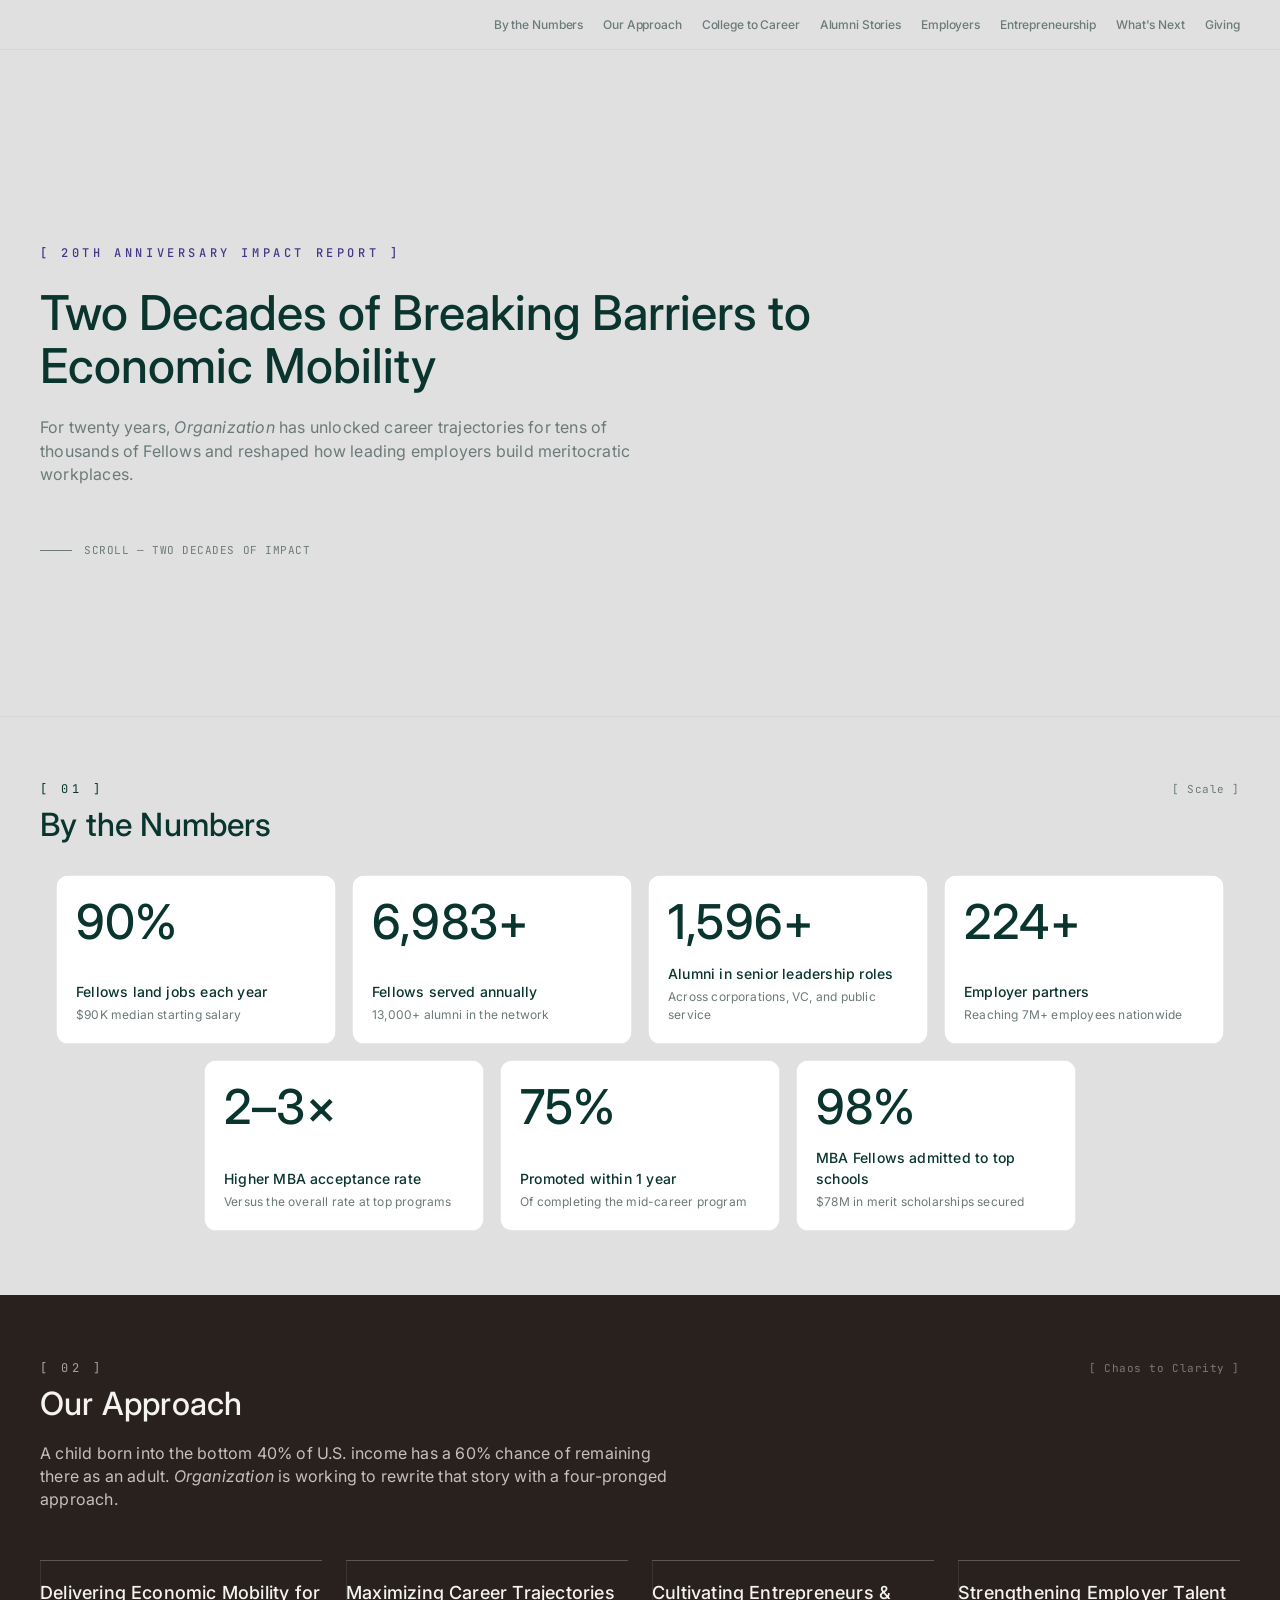
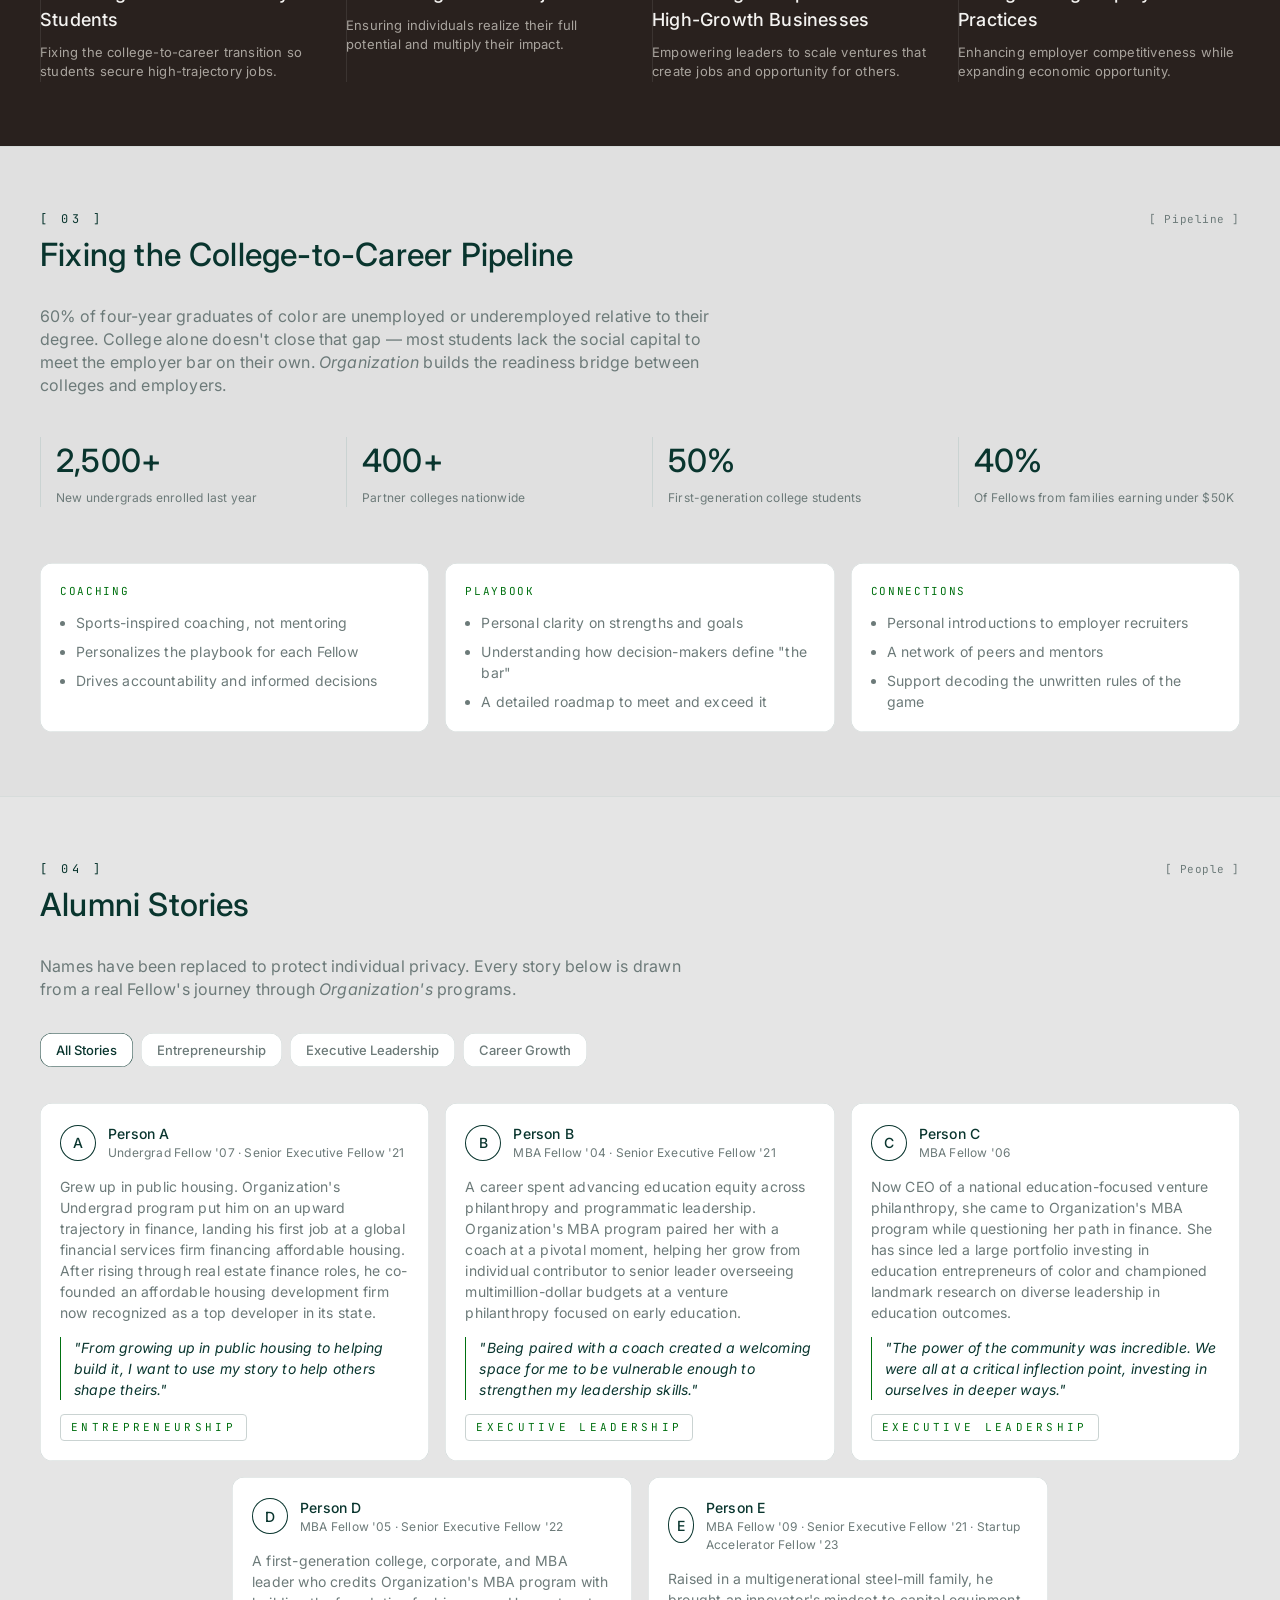
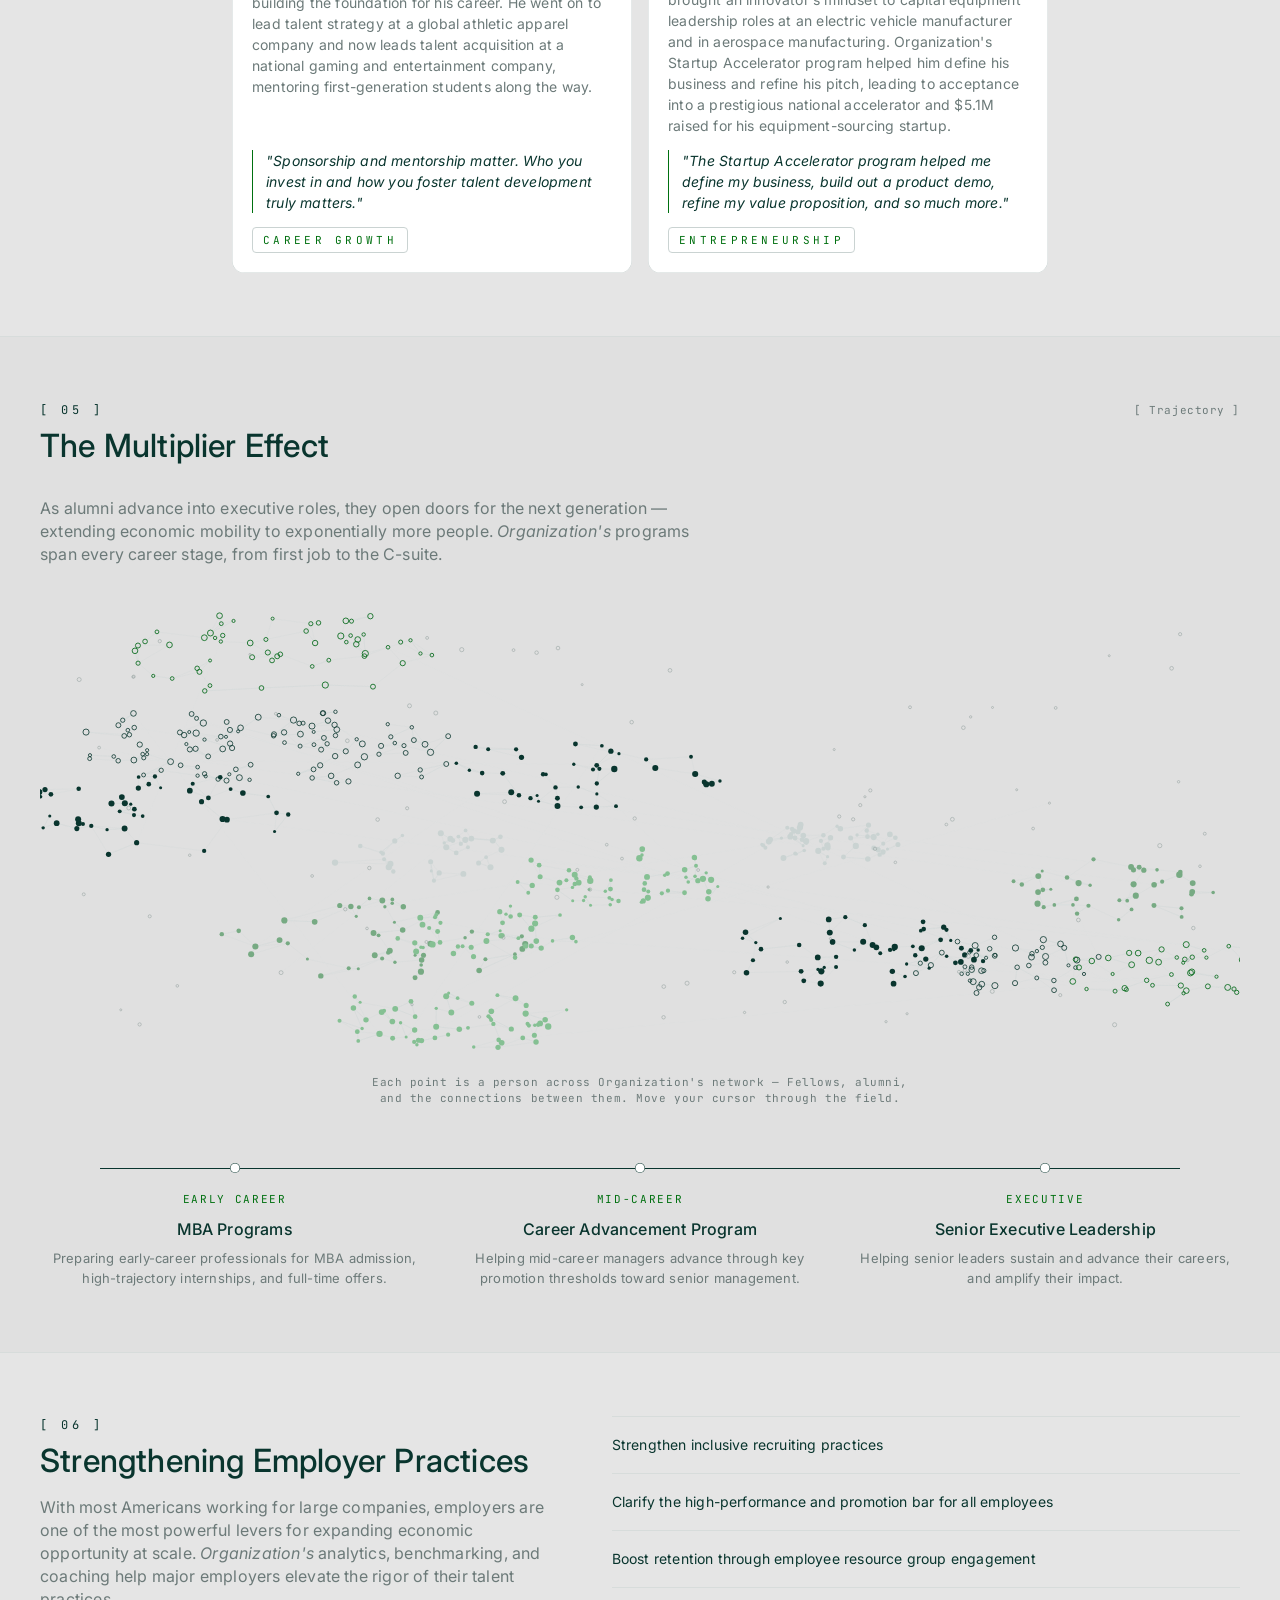
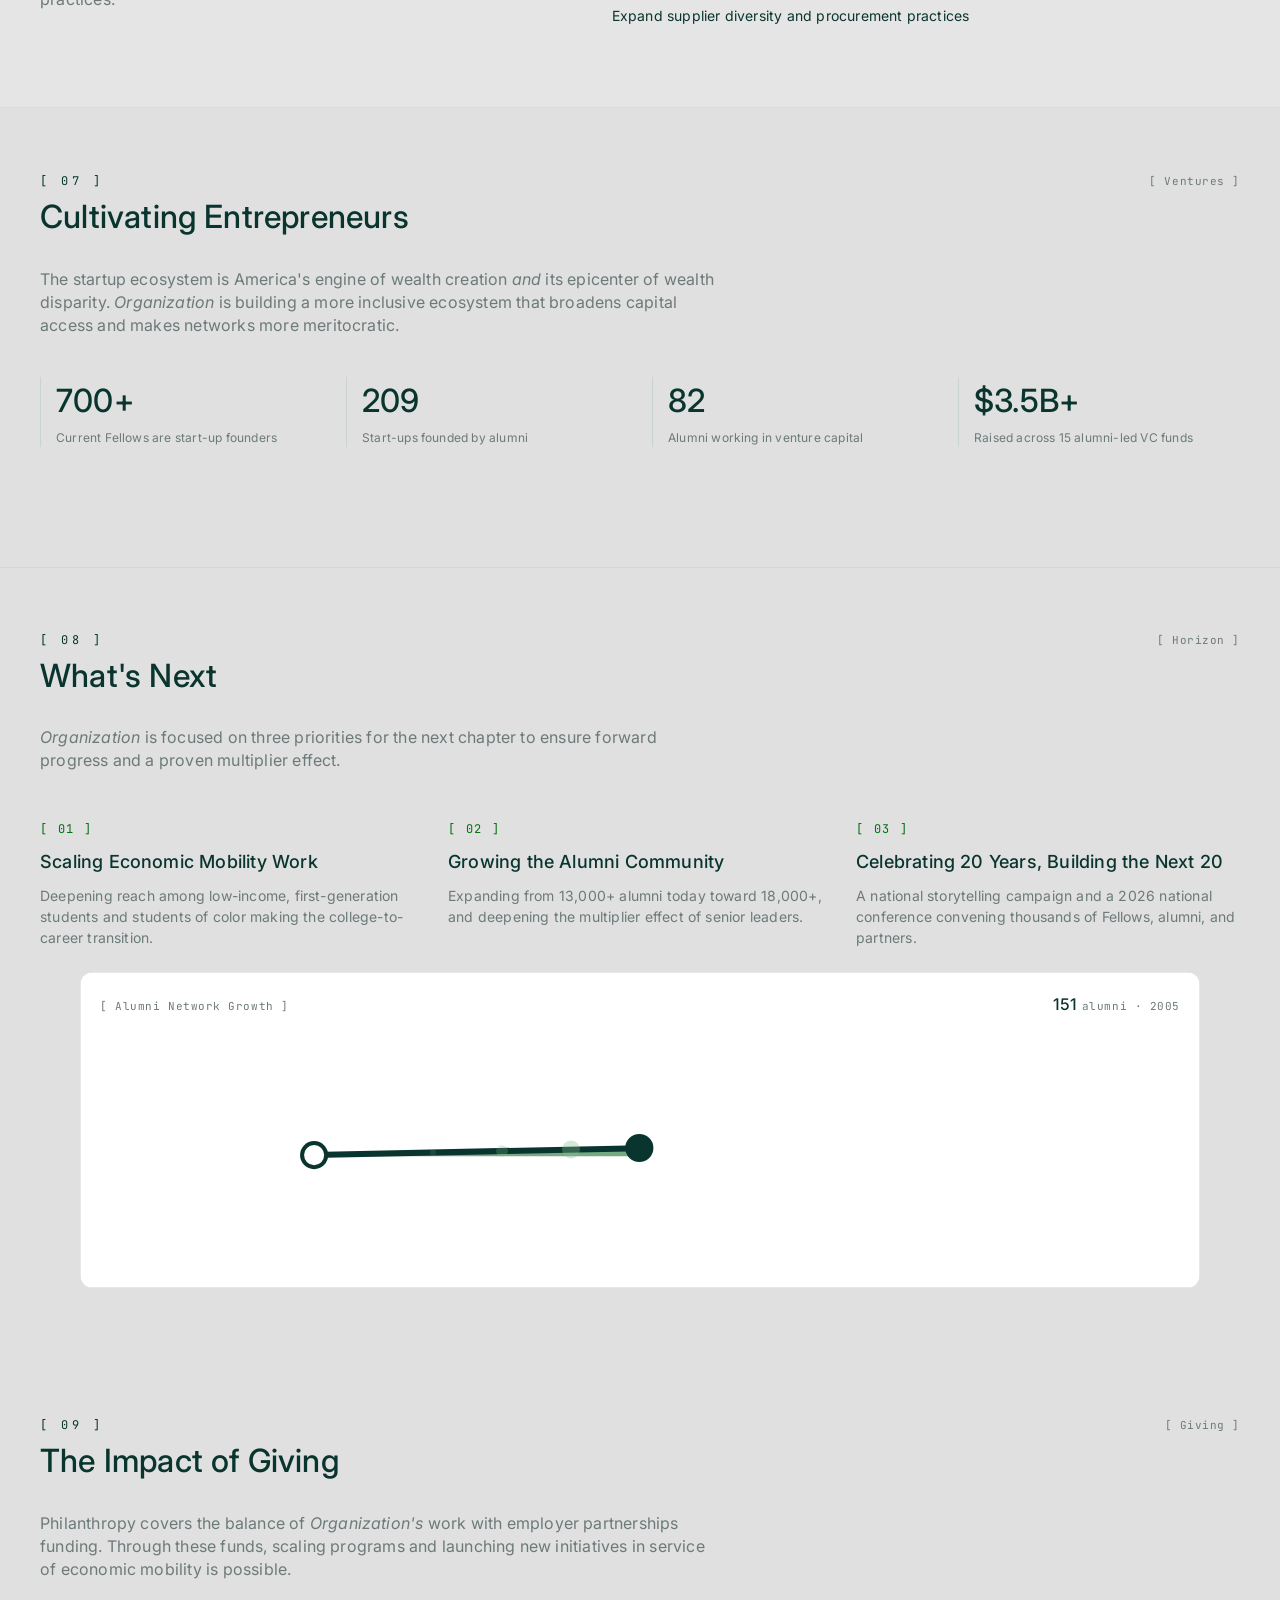
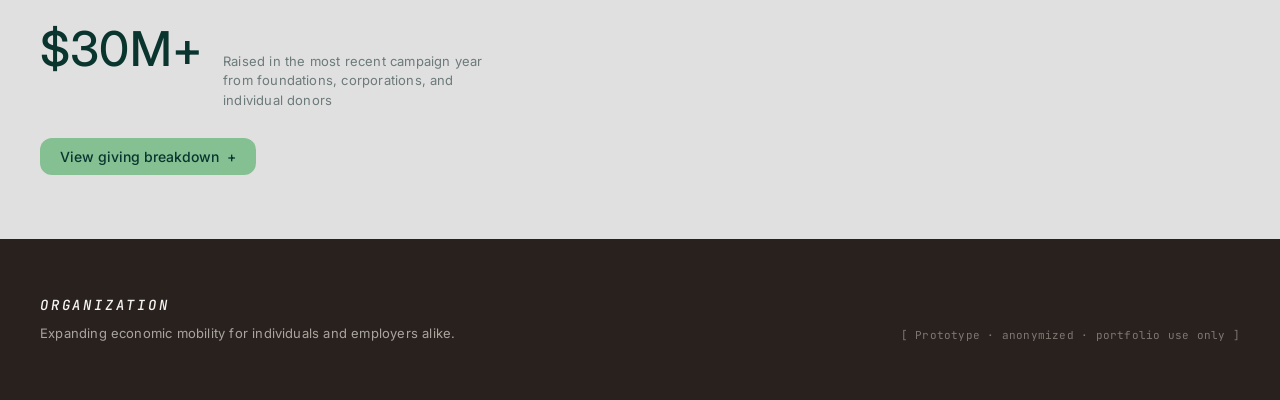
==== index.html @ 73a7af2e "Add self-contained static site for GitHub Pages Converts the report/ prototype (which needs a propri" ====
<!DOCTYPE html>
<html lang="en">
<head>
<meta charset="utf-8">
<meta name="viewport" content="width=device-width, initial-scale=1">
<title>Organization — 20th Anniversary Impact Report</title>
<link rel="preconnect" href="https://fonts.googleapis.com">
<link href="https://fonts.googleapis.com/css2?family=Inter:wght@400;500&family=JetBrains+Mono:wght@400;500&display=swap" rel="stylesheet">
<link rel="stylesheet" href="assets/style.css">
</head>
<body>
<div class="root">

  <nav class="nav">
    <div class="nav-mark"></div>
    <div class="nav-links">
      <a href="#numbers">By the Numbers</a>
      <a href="#vision">Our Approach</a>
      <a href="#pathway">College to Career</a>
      <a href="#stories">Alumni Stories</a>
      <a href="#employers">Employers</a>
      <a href="#ventures">Entrepreneurship</a>
      <a href="#next">What's Next</a>
      <a href="#giving">Giving</a>
    </div>
  </nav>

  <header class="hero">
    <div class="eyebrow indigo">[ 20th Anniversary Impact Report ]</div>
    <h1 class="hero-headline">Two Decades of Breaking Barriers to Economic Mobility</h1>
    <p class="hero-sub">For twenty years, <i>Organization </i>has unlocked career trajectories for tens of thousands of Fellows and reshaped how leading employers build meritocratic workplaces.</p>
    <div class="scroll-hint">
      <div class="scroll-hint-line"></div>
      SCROLL — TWO DECADES OF IMPACT
    </div>
  </header>

  <section id="numbers" class="section section-narrow section-hairline-bottom">
    <div class="section-tag-row">
      <span class="section-index">[ 01 ]</span>
      <span class="section-kicker">[ Scale ]</span>
    </div>
    <h2 class="section-title">By the Numbers</h2>
    <div class="stats-grid">
      <div class="stat-card" data-stat-id="placement" data-target="90" data-suffix="%">
        <div class="stat-display">0%</div>
        <div><div class="stat-label">Fellows land jobs each year</div><div class="stat-sub">$90K median starting salary</div></div>
      </div>
      <div class="stat-card" data-stat-id="fellows" data-target="7000" data-suffix="+" data-comma="1">
        <div class="stat-display">0+</div>
        <div><div class="stat-label">Fellows served annually</div><div class="stat-sub">13,000+ alumni in the network</div></div>
      </div>
      <div class="stat-card" data-stat-id="senior" data-target="1600" data-suffix="+" data-comma="1">
        <div class="stat-display">0+</div>
        <div><div class="stat-label">Alumni in senior leadership roles</div><div class="stat-sub">Across corporations, VC, and public service</div></div>
      </div>
      <div class="stat-card" data-stat-id="employers" data-target="225" data-suffix="+">
        <div class="stat-display">0+</div>
        <div><div class="stat-label">Employer partners</div><div class="stat-sub">Reaching 7M+ employees nationwide</div></div>
      </div>
      <div class="stat-card" data-stat-id="multiplier" data-static="2–3×">
        <div class="stat-display">2–3×</div>
        <div><div class="stat-label">Higher MBA acceptance rate</div><div class="stat-sub">Versus the overall rate at top programs</div></div>
      </div>
      <div class="stat-card" data-stat-id="promoted" data-target="75" data-suffix="%">
        <div class="stat-display">0%</div>
        <div><div class="stat-label">Promoted within 1 year</div><div class="stat-sub">Of completing the mid-career program</div></div>
      </div>
      <div class="stat-card" data-stat-id="mba" data-target="98" data-suffix="%">
        <div class="stat-display">0%</div>
        <div><div class="stat-label">MBA Fellows admitted to top schools</div><div class="stat-sub">$78M in merit scholarships secured</div></div>
      </div>
    </div>
  </section>

  <section id="vision" class="section section-dark">
    <div class="section-inner">
      <div class="section-tag-row">
        <span class="section-index dark">[ 02 ]</span>
        <span class="section-kicker darker">[ Chaos to Clarity ]</span>
      </div>
      <h2 class="section-title light">Our Approach</h2>
      <p class="section-lede dark-lede" style="margin-bottom:48px">A child born into the bottom 40% of U.S. income has a 60% chance of remaining there as an adult. <i>Organization</i> is working to rewrite that story with a four-pronged approach.</p>
      <div class="vision-grid">
        <div class="vision-card">
          <h3>Delivering Economic Mobility for Students</h3>
          <p>Fixing the college-to-career transition so students secure high-trajectory jobs.</p>
        </div>
        <div class="vision-card">
          <h3>Maximizing Career Trajectories</h3>
          <p>Ensuring individuals realize their full potential and multiply their impact.</p>
        </div>
        <div class="vision-card">
          <h3>Cultivating Entrepreneurs &amp; High-Growth Businesses</h3>
          <p>Empowering leaders to scale ventures that create jobs and opportunity for others.</p>
        </div>
        <div class="vision-card">
          <h3>Strengthening Employer Talent Practices</h3>
          <p>Enhancing employer competitiveness while expanding economic opportunity.</p>
        </div>
      </div>
    </div>
  </section>

  <section id="pathway" class="section section-narrow section-hairline-bottom">
    <div class="section-tag-row">
      <span class="section-index">[ 03 ]</span>
      <span class="section-kicker">[ Pipeline ]</span>
    </div>
    <h2 class="section-title">Fixing the College-to-Career Pipeline</h2>
    <p class="section-lede" style="margin-bottom:40px">60% of four-year graduates of color are unemployed or underemployed relative to their degree. College alone doesn't close that gap — most students lack the social capital to meet the employer bar on their own. <i>Organization</i> builds the readiness bridge between colleges and employers.</p>
    <div class="pipeline-grid">
      <div class="pipeline-stat"><div class="pipeline-value">2,500+</div><div class="pipeline-label">New undergrads enrolled last year</div></div>
      <div class="pipeline-stat"><div class="pipeline-value">400+</div><div class="pipeline-label">Partner colleges nationwide</div></div>
      <div class="pipeline-stat"><div class="pipeline-value">50%</div><div class="pipeline-label">First-generation college students</div></div>
      <div class="pipeline-stat"><div class="pipeline-value">40%</div><div class="pipeline-label">Of Fellows from families earning under $50K</div></div>
    </div>
    <div class="model-grid">
      <div class="model-card">
        <div class="model-title">Coaching</div>
        <ul>
          <li>Sports-inspired coaching, not mentoring</li>
          <li>Personalizes the playbook for each Fellow</li>
          <li>Drives accountability and informed decisions</li>
        </ul>
      </div>
      <div class="model-card">
        <div class="model-title">Playbook</div>
        <ul>
          <li>Personal clarity on strengths and goals</li>
          <li>Understanding how decision-makers define "the bar"</li>
          <li>A detailed roadmap to meet and exceed it</li>
        </ul>
      </div>
      <div class="model-card">
        <div class="model-title">Connections</div>
        <ul>
          <li>Personal introductions to employer recruiters</li>
          <li>A network of peers and mentors</li>
          <li>Support decoding the unwritten rules of the game</li>
        </ul>
      </div>
    </div>
  </section>

  <section id="stories" class="section section-ash">
    <div class="section-inner">
      <div class="section-tag-row">
        <span class="section-index">[ 04 ]</span>
        <span class="section-kicker">[ People ]</span>
      </div>
      <h2 class="section-title">Alumni Stories</h2>
      <p class="section-lede" style="margin-bottom:32px">Names have been replaced to protect individual privacy. Every story below is drawn from a real Fellow's journey through <i>Organization's</i> programs.</p>
      <div class="tabs" id="story-tabs">
        <button class="tab-btn is-active" data-tab="all">All Stories</button>
        <button class="tab-btn" data-tab="entrepreneurship">Entrepreneurship</button>
        <button class="tab-btn" data-tab="executive">Executive Leadership</button>
        <button class="tab-btn" data-tab="career">Career Growth</button>
      </div>
      <div class="stories-grid" id="stories-grid">
        <div class="story-card" data-category="entrepreneurship">
          <div class="story-head">
            <div class="story-initial">A</div>
            <div><div class="story-name">Person A</div><div class="story-tag">Undergrad Fellow '07 · Senior Executive Fellow '21</div></div>
          </div>
          <p class="story-body">Grew up in public housing. Organization's Undergrad program put him on an upward trajectory in finance, landing his first job at a global financial services firm financing affordable housing. After rising through real estate finance roles, he co-founded an affordable housing development firm now recognized as a top developer in its state.</p>
          <p class="story-quote">"From growing up in public housing to helping build it, I want to use my story to help others shape theirs."</p>
          <div class="story-category">Entrepreneurship</div>
        </div>
        <div class="story-card" data-category="executive">
          <div class="story-head">
            <div class="story-initial">B</div>
            <div><div class="story-name">Person B</div><div class="story-tag">MBA Fellow '04 · Senior Executive Fellow '21</div></div>
          </div>
          <p class="story-body">A career spent advancing education equity across philanthropy and programmatic leadership. Organization's MBA program paired her with a coach at a pivotal moment, helping her grow from individual contributor to senior leader overseeing multimillion-dollar budgets at a venture philanthropy focused on early education.</p>
          <p class="story-quote">"Being paired with a coach created a welcoming space for me to be vulnerable enough to strengthen my leadership skills."</p>
          <div class="story-category">Executive Leadership</div>
        </div>
        <div class="story-card" data-category="executive">
          <div class="story-head">
            <div class="story-initial">C</div>
            <div><div class="story-name">Person C</div><div class="story-tag">MBA Fellow '06</div></div>
          </div>
          <p class="story-body">Now CEO of a national education-focused venture philanthropy, she came to Organization's MBA program while questioning her path in finance. She has since led a large portfolio investing in education entrepreneurs of color and championed landmark research on diverse leadership in education outcomes.</p>
          <p class="story-quote">"The power of the community was incredible. We were all at a critical inflection point, investing in ourselves in deeper ways."</p>
          <div class="story-category">Executive Leadership</div>
        </div>
        <div class="story-card" data-category="career">
          <div class="story-head">
            <div class="story-initial">D</div>
            <div><div class="story-name">Person D</div><div class="story-tag">MBA Fellow '05 · Senior Executive Fellow '22</div></div>
          </div>
          <p class="story-body">A first-generation college, corporate, and MBA leader who credits Organization's MBA program with building the foundation for his career. He went on to lead talent strategy at a global athletic apparel company and now leads talent acquisition at a national gaming and entertainment company, mentoring first-generation students along the way.</p>
          <p class="story-quote">"Sponsorship and mentorship matter. Who you invest in and how you foster talent development truly matters."</p>
          <div class="story-category">Career Growth</div>
        </div>
        <div class="story-card" data-category="entrepreneurship">
          <div class="story-head">
            <div class="story-initial">E</div>
            <div><div class="story-name">Person E</div><div class="story-tag">MBA Fellow '09 · Senior Executive Fellow '21 · Startup Accelerator Fellow '23</div></div>
          </div>
          <p class="story-body">Raised in a multigenerational steel-mill family, he brought an innovator's mindset to capital equipment leadership roles at an electric vehicle manufacturer and in aerospace manufacturing. Organization's Startup Accelerator program helped him define his business and refine his pitch, leading to acceptance into a prestigious national accelerator and $5.1M raised for his equipment-sourcing startup.</p>
          <p class="story-quote">"The Startup Accelerator program helped me define my business, build out a product demo, refine my value proposition, and so much more."</p>
          <div class="story-category">Entrepreneurship</div>
        </div>
      </div>
    </div>
  </section>

  <section id="trajectories" class="section section-narrow">
    <div class="section-tag-row">
      <span class="section-index">[ 05 ]</span>
      <span class="section-kicker">[ Trajectory ]</span>
    </div>
    <h2 class="section-title">The Multiplier Effect</h2>
    <p class="section-lede" style="margin-bottom:40px">As alumni advance into executive roles, they open doors for the next generation — extending economic mobility to exponentially more people. <i>Organization's</i> programs span every career stage, from first job to the C-suite.</p>

    <div style="margin-bottom:56px">
      <canvas id="multiplier-canvas" class="multiplier-canvas"></canvas>
      <div class="multiplier-caption-row">
        <span class="multiplier-caption">Each point is a person across Organization's network — Fellows, alumni, and the connections between them. Move your cursor through the field.</span>
      </div>
    </div>

    <div class="ladder">
      <div class="ladder-line"></div>
      <div class="ladder-item">
        <div class="ladder-node"></div>
        <div class="ladder-stage">Early Career</div>
        <div class="ladder-title">MBA Programs</div>
        <div class="ladder-desc">Preparing early-career professionals for MBA admission, high-trajectory internships, and full-time offers.</div>
      </div>
      <div class="ladder-item">
        <div class="ladder-node"></div>
        <div class="ladder-stage">Mid-Career</div>
        <div class="ladder-title">Career Advancement Program</div>
        <div class="ladder-desc">Helping mid-career managers advance through key promotion thresholds toward senior management.</div>
      </div>
      <div class="ladder-item">
        <div class="ladder-node"></div>
        <div class="ladder-stage">Executive</div>
        <div class="ladder-title">Senior Executive Leadership</div>
        <div class="ladder-desc">Helping senior leaders sustain and advance their careers, and amplify their impact.</div>
      </div>
    </div>
  </section>

  <section id="employers" class="section section-ash">
    <div class="employers-grid">
      <div>
        <div class="section-tag-row"><span class="section-index">[ 06 ]</span></div>
        <h2 class="section-title" style="margin-bottom:16px">Strengthening Employer Practices</h2>
        <p class="section-lede" style="margin:0">With most Americans working for large companies, employers are one of the most powerful levers for expanding economic opportunity at scale. <i>Organization's</i> analytics, benchmarking, and coaching help major employers elevate the rigor of their talent practices.</p>
      </div>
      <ul class="employer-list">
        <li>Strengthen inclusive recruiting practices</li>
        <li>Clarify the high-performance and promotion bar for all employees</li>
        <li>Boost retention through employee resource group engagement</li>
        <li>Expand supplier diversity and procurement practices</li>
      </ul>
    </div>
  </section>

  <section id="ventures" class="section section-narrow">
    <div class="section-tag-row">
      <span class="section-index">[ 07 ]</span>
      <span class="section-kicker">[ Ventures ]</span>
    </div>
    <h2 class="section-title">Cultivating Entrepreneurs</h2>
    <p class="section-lede" style="margin-bottom:40px">The startup ecosystem is America's engine of wealth creation <i>and</i> its epicenter of wealth disparity. <i>Organization</i> is building a more inclusive ecosystem that broadens capital access and makes networks more meritocratic.</p>
    <div class="pipeline-grid">
      <div class="pipeline-stat"><div class="pipeline-value">700+</div><div class="pipeline-label">Current Fellows are start-up founders</div></div>
      <div class="pipeline-stat"><div class="pipeline-value">209</div><div class="pipeline-label">Start-ups founded by alumni</div></div>
      <div class="pipeline-stat"><div class="pipeline-value">82</div><div class="pipeline-label">Alumni working in venture capital</div></div>
      <div class="pipeline-stat"><div class="pipeline-value">$3.5B+</div><div class="pipeline-label">Raised across 15 alumni-led VC funds</div></div>
    </div>
  </section>

  <section id="next" class="section section-hairline-bottom">
    <div class="section-inner" style="margin-bottom:0">
      <div class="section-tag-row">
        <span class="section-index">[ 08 ]</span>
        <span class="section-kicker">[ Horizon ]</span>
      </div>
      <h2 class="section-title">What's Next</h2>
      <p class="section-lede" style="margin-bottom:48px"><i>Organization</i> is focused on three priorities for the next chapter to ensure forward progress and a proven multiplier effect.</p>
      <div class="next-grid">
        <div>
          <div class="next-num">[ 01 ]</div>
          <h3>Scaling Economic Mobility Work</h3>
          <p>Deepening reach among low-income, first-generation students and students of color making the college-to-career transition.</p>
        </div>
        <div>
          <div class="next-num">[ 02 ]</div>
          <h3>Growing the Alumni Community</h3>
          <p>Expanding from 13,000+ alumni today toward 18,000+, and deepening the multiplier effect of senior leaders.</p>
        </div>
        <div>
          <div class="next-num">[ 03 ]</div>
          <h3>Celebrating 20 Years, Building the Next 20</h3>
          <p>A national storytelling campaign and a 2026 national conference convening thousands of Fellows, alumni, and partners.</p>
        </div>
      </div>
    </div>
    <div class="alumni-card" id="alumni-chart-container">
      <div class="alumni-card-head">
        <span class="alumni-card-kicker">[ Alumni Network Growth ]</span>
        <span class="alumni-chart-count">20 <span class="alumni-count-unit">alumni · 2003</span></span>
      </div>
      <div class="alumni-chart-body"></div>
    </div>
  </section>

  <section id="giving" class="section section-narrow">
    <div class="section-tag-row">
      <span class="section-index">[ 09 ]</span>
      <span class="section-kicker">[ Giving ]</span>
    </div>
    <h2 class="section-title">The Impact of Giving</h2>
    <p class="section-lede" style="margin-bottom:32px">Philanthropy covers the balance of <i>Organization's</i> work with employer partnerships funding. Through these funds, scaling programs and launching new initiatives in service of economic mobility is possible.</p>
    <div class="giving-headline-row">
      <div class="giving-amount">$30M+</div>
      <div class="giving-note">Raised in the most recent campaign year from foundations, corporations, and individual donors</div>
    </div>
    <button id="donor-toggle" class="donor-toggle-btn">
      View giving breakdown
      <span id="donor-chevron">+</span>
    </button>
    <div id="donor-breakdown" class="donor-grid" hidden>
      <div class="donor-card"><div class="donor-range">$1,000,000+</div><div class="donor-count">9</div><div class="donor-amount">supporters · $16.2M</div></div>
      <div class="donor-card"><div class="donor-range">$500,000+</div><div class="donor-count">13</div><div class="donor-amount">supporters · $8.1M</div></div>
      <div class="donor-card"><div class="donor-range">$100,000+</div><div class="donor-count">18</div><div class="donor-amount">supporters · $3.6M</div></div>
      <div class="donor-card"><div class="donor-range">$50,000+</div><div class="donor-count">24</div><div class="donor-amount">supporters · $1.5M</div></div>
      <div class="donor-card"><div class="donor-range">$10,000+</div><div class="donor-count">26</div><div class="donor-amount">supporters · $480K</div></div>
      <div class="donor-card"><div class="donor-range">$1,000+</div><div class="donor-count">60</div><div class="donor-amount">supporters · $120K</div></div>
    </div>
  </section>

  <footer class="footer">
    <div class="footer-inner">
      <div>
        <div class="footer-mark"><i>ORGANIZATION</i></div>
        <div class="footer-tagline">Expanding economic mobility for individuals and employers alike.</div>
      </div>
      <div class="footer-note">[ Prototype · anonymized · portfolio use only ]</div>
    </div>
  </footer>

</div>
<script src="assets/script.js"></script>
</body>
</html>
---- assets/style.css ----
:root {
  --ink:#09352e;
  --ink-soft:#6c7a79;
  --paper:#e0e0e0;
  --ash:#e5e5e5;
  --card:#ffffff;
  --line:#cad3d2;
  --moss:#85c093;
  --fern:#007010;
  --pine:#117025;
  --charcoal:#29211e;
  --indigo:#433787;
  --denim:'Inter',ui-sans-serif,system-ui,sans-serif;
  --cinetype:'JetBrains Mono',ui-monospace,monospace;
}

* { box-sizing: border-box; }

body {
  margin: 0;
  background: var(--paper);
  -webkit-font-smoothing: antialiased;
}

a { color: var(--fern); }
a:hover { color: var(--pine); }
::selection { background: var(--moss); color: var(--ink); }

@keyframes fadeUp {
  from { opacity: 0; transform: translateY(10px); }
  to { opacity: 1; transform: translateY(0); }
}

.root {
  font-family: var(--denim);
  color: var(--ink);
  background: var(--paper);
  line-height: 1.5;
  letter-spacing: 0.012em;
}

i { font-style: italic; }

/* Nav */
.nav {
  position: sticky;
  top: 0;
  z-index: 50;
  display: flex;
  align-items: center;
  justify-content: space-between;
  gap: 24px;
  padding: 16px 40px;
  background: rgba(224,224,224,0.92);
  backdrop-filter: blur(6px);
  box-shadow: 0 -0.5px 0 0 var(--line) inset;
}
.nav-mark {
  font-family: var(--cinetype);
  font-weight: 500;
  font-size: 14px;
  letter-spacing: 0.2em;
  color: var(--ink);
  min-height: 1em;
}
.nav-links {
  display: flex;
  gap: 20px;
  flex-wrap: wrap;
  overflow-x: auto;
}
.nav-links a {
  font-family: var(--denim);
  font-size: 12px;
  font-weight: 500;
  letter-spacing: -0.01em;
  color: var(--ink-soft);
  text-decoration: none;
  white-space: nowrap;
}
.nav-links a:hover { color: var(--fern); }

/* Hero */
.hero {
  min-height: 74vh;
  display: flex;
  flex-direction: column;
  justify-content: center;
  padding: 100px 40px 64px;
  max-width: 1280px;
  margin: 0 auto;
}
.eyebrow {
  font-family: var(--cinetype);
  font-size: 12px;
  letter-spacing: 0.3em;
  text-transform: uppercase;
  font-weight: 500;
  margin-bottom: 24px;
}
.eyebrow.indigo { color: var(--indigo); }
.hero-headline {
  font-family: var(--denim);
  font-weight: 500;
  font-size: 48px;
  line-height: 1.11;
  margin: 0 0 24px;
  letter-spacing: 0;
  max-width: 820px;
}
.hero-sub {
  font-size: 16px;
  line-height: 1.44;
  letter-spacing: 0.012em;
  color: var(--ink-soft);
  max-width: 600px;
  margin: 0 0 8px;
}
.scroll-hint {
  margin-top: 48px;
  display: flex;
  align-items: center;
  gap: 12px;
  color: var(--ink-soft);
  font-family: var(--cinetype);
  font-size: 11px;
  letter-spacing: 0.05em;
}
.scroll-hint-line { width: 32px; height: 0.5px; background: var(--ink-soft); }

/* Section shell */
.section { padding: 64px 40px; }
.section-narrow { max-width: 1280px; margin: 0 auto; }
.section-inner { max-width: 1280px; margin: 0 auto; }
.section-hairline-bottom { box-shadow: 0 0.5px 0 0 var(--line) inset; }
.section-dark { background: var(--charcoal); color: #f4f3f1; }
.section-ash { background: var(--ash); box-shadow: 0 0.5px 0 0 var(--line) inset, 0 -0.5px 0 0 var(--line) inset; }

.section-tag-row {
  display: flex;
  align-items: baseline;
  justify-content: space-between;
  margin-bottom: 8px;
}
.section-index { font-family: var(--cinetype); font-size: 12px; letter-spacing: 0.3em; color: var(--ink); }
.section-index.dark { color: #a9a49e; }
.section-kicker { font-family: var(--cinetype); font-size: 11px; letter-spacing: 0.05em; color: var(--ink-soft); }
.section-kicker.darker { color: #7d7871; }
.section-title { font-family: var(--denim); font-weight: 500; font-size: 32px; line-height: 1.17; margin: 0 0 32px; }
.section-title.light { color: #f4f3f1; margin-bottom: 20px; }
.section-lede { max-width: 680px; color: var(--ink-soft); font-size: 16px; line-height: 1.44; }
.dark-lede { color: #c4c0ba; max-width: 640px; }

/* Numbers */
.stats-grid { display: flex; flex-wrap: wrap; justify-content: center; gap: 16px; }
.stat-card {
  background: var(--card);
  border-radius: 12px;
  box-shadow: 0 0 0 0.5px var(--line) inset;
  padding: 20px;
  min-height: 168px;
  flex: 1 1 250px;
  max-width: 280px;
  display: flex;
  flex-direction: column;
  justify-content: space-between;
}
.stat-display { font-family: var(--denim); font-weight: 500; font-size: 48px; line-height: 1.11; color: var(--ink); }
.stat-label { font-size: 14px; font-weight: 500; margin: 14px 0 4px; color: var(--ink); }
.stat-sub { font-size: 12px; color: var(--ink-soft); }

/* Vision */
.vision-grid { display: grid; grid-template-columns: repeat(auto-fit, minmax(240px, 1fr)); gap: 24px; }
.vision-card {
  box-shadow: 0.5px 0 0 0 rgba(244,243,241,0.18) inset;
  border-top: 0.5px solid rgba(244,243,241,0.25);
  padding-top: 18px;
}
.vision-card h3 { font-family: var(--denim); font-weight: 500; font-size: 18px; margin: 0 0 10px; color: #f4f3f1; }
.vision-card p { font-size: 13px; color: #a9a49e; margin: 0; line-height: 1.5; }

/* Pathway / Ventures shared stat strip */
.pipeline-grid { display: grid; grid-template-columns: repeat(auto-fit, minmax(160px, 1fr)); gap: 24px; margin-bottom: 56px; }
.pipeline-stat { box-shadow: 1px 0 0 0 var(--line) inset; padding-left: 16px; }
.pipeline-value { font-family: var(--denim); font-weight: 500; font-size: 32px; }
.pipeline-label { font-size: 12px; color: var(--ink-soft); margin-top: 4px; }

.model-grid { display: grid; grid-template-columns: repeat(auto-fit, minmax(260px, 1fr)); gap: 16px; }
.model-card { background: var(--card); border-radius: 12px; box-shadow: 0 0 0 0.5px var(--line) inset; padding: 20px; }
.model-title {
  font-family: var(--cinetype);
  font-size: 11px;
  letter-spacing: 0.15em;
  text-transform: uppercase;
  color: var(--fern);
  font-weight: 400;
  margin-bottom: 12px;
}
.model-card ul { margin: 0; padding-left: 16px; font-size: 14px; color: var(--ink-soft); display: flex; flex-direction: column; gap: 8px; }

/* Stories */
.tabs { display: flex; gap: 8px; flex-wrap: wrap; margin-bottom: 36px; }
.tab-btn {
  box-shadow: 0 0 0 0.5px var(--line) inset;
  background: var(--card);
  padding: 9px 16px;
  border-radius: 12px;
  font-family: var(--denim);
  font-size: 13px;
  font-weight: 500;
  cursor: pointer;
  color: var(--ink-soft);
  border: none;
}
.tab-btn:hover { box-shadow: 0 0 0 0.5px var(--ink) inset; color: var(--ink); }
.tab-btn.is-active { box-shadow: 0 0 0 0.5px var(--ink) inset; color: var(--ink); }

.stories-grid { display: flex; flex-wrap: wrap; justify-content: center; gap: 16px; }
.story-card {
  background: var(--card);
  border-radius: 12px;
  box-shadow: 0 0 0 0.5px var(--line) inset;
  padding: 20px;
  display: flex;
  flex-direction: column;
  gap: 14px;
  flex: 1 1 360px;
  max-width: 400px;
}
.story-card[hidden] { display: none; }
.story-head { display: flex; align-items: center; gap: 12px; }
.story-initial {
  width: 36px; height: 36px; border-radius: 50%;
  box-shadow: 0 0 0 1px var(--ink) inset;
  background: var(--card); color: var(--ink);
  display: flex; align-items: center; justify-content: center;
  font-family: var(--denim); font-weight: 500; font-size: 14px;
}
.story-name { font-weight: 500; font-size: 14px; }
.story-tag { font-size: 12px; color: var(--ink-soft); }
.story-body { margin: 0; font-size: 14px; line-height: 1.5; color: var(--ink-soft); flex: 1; }
.story-quote {
  margin: 0;
  font-family: var(--denim);
  font-style: italic;
  font-size: 14px;
  color: var(--ink);
  box-shadow: 1px 0 0 0 var(--fern) inset;
  padding-left: 14px;
}
.story-category {
  display: inline-flex;
  align-self: flex-start;
  font-family: var(--cinetype);
  font-size: 11px;
  letter-spacing: 0.3em;
  text-transform: uppercase;
  color: var(--fern);
  border: 1px solid var(--line);
  border-radius: 4px;
  padding: 4px 10px;
}

/* Multiplier effect */
.multiplier-canvas { width: 100%; height: 460px; display: block; cursor: crosshair; }
.multiplier-caption-row { display: flex; justify-content: center; margin-top: 8px; }
.multiplier-caption {
  font-family: var(--cinetype);
  font-size: 11px;
  letter-spacing: 0.05em;
  color: var(--ink-soft);
  text-align: center;
  max-width: 560px;
}

.ladder { position: relative; display: grid; grid-template-columns: repeat(3, 1fr); gap: 16px; }
.ladder-line { position: absolute; top: 5px; left: 5%; right: 5%; height: 0.5px; background: var(--ink); }
.ladder-item { position: relative; padding-top: 28px; text-align: center; }
.ladder-node {
  position: absolute; top: 0; left: 50%; transform: translateX(-50%);
  width: 10px; height: 10px; border-radius: 50%;
  background: var(--card); box-shadow: 0 0 0 0.5px var(--ink) inset;
}
.ladder-stage {
  font-family: var(--cinetype); font-size: 11px; letter-spacing: 0.15em;
  text-transform: uppercase; color: var(--fern); margin-bottom: 10px;
}
.ladder-title { font-family: var(--denim); font-weight: 500; font-size: 16px; margin-bottom: 8px; }
.ladder-desc { font-size: 13px; color: var(--ink-soft); line-height: 1.5; }

/* Employers */
.employers-grid {
  max-width: 1280px;
  margin: 0 auto;
  display: grid;
  grid-template-columns: minmax(260px, 1fr) minmax(260px, 1.2fr);
  gap: 48px;
}
.employer-list { margin: 0; padding: 0; list-style: none; display: flex; flex-direction: column; gap: 0; }
.employer-list li { padding: 18px 0; box-shadow: 0 0.5px 0 0 var(--line) inset; font-size: 14px; color: var(--ink); }

/* Next */
.next-grid { display: grid; grid-template-columns: repeat(auto-fit, minmax(260px, 1fr)); gap: 24px; }
.next-num { font-family: var(--cinetype); font-size: 12px; letter-spacing: 0.15em; color: var(--fern); margin-bottom: 10px; }
.next-grid h3 { font-family: var(--denim); font-weight: 500; font-size: 18px; margin: 0 0 10px; }
.next-grid p { font-size: 14px; color: var(--ink-soft); margin: 0; line-height: 1.5; }

.alumni-card {
  background: var(--card);
  border-radius: 12px;
  box-shadow: 0 0 0 0.5px var(--line) inset;
  padding: 20px;
  margin: 24px 40px 0;
}
.alumni-card-head { display: flex; align-items: baseline; justify-content: space-between; margin-bottom: 12px; }
.alumni-card-kicker { font-family: var(--cinetype); font-size: 11px; letter-spacing: 0.05em; color: var(--ink-soft); }
.alumni-chart-count { font-family: var(--denim); font-size: 16px; font-weight: 500; color: var(--ink); }
.alumni-count-unit { font-family: var(--cinetype); font-size: 11px; font-weight: 400; color: var(--ink-soft); letter-spacing: 0.05em; }
.alumni-chart-body { position: relative; }

/* Giving */
.giving-headline-row { display: flex; align-items: baseline; gap: 20px; flex-wrap: wrap; margin-bottom: 28px; }
.giving-amount { font-family: var(--denim); font-weight: 500; font-size: 48px; }
.giving-note { font-size: 13px; color: var(--ink-soft); max-width: 280px; }
.donor-toggle-btn {
  border: none;
  background: var(--moss);
  color: var(--ink);
  border-radius: 12px;
  padding: 10px 20px;
  font-family: var(--denim);
  font-size: 14px;
  font-weight: 500;
  cursor: pointer;
  display: inline-flex;
  align-items: center;
  gap: 8px;
}
.donor-grid {
  margin-top: 28px;
  display: grid;
  grid-template-columns: repeat(auto-fit, minmax(180px, 1fr));
  gap: 16px;
  animation: fadeUp 0.3s ease;
}
.donor-grid[hidden] { display: none; }
.donor-card { background: var(--card); border-radius: 12px; box-shadow: 0 0 0 0.5px var(--line) inset; padding: 20px; }
.donor-range { font-family: var(--cinetype); font-size: 11px; color: var(--ink-soft); letter-spacing: 0.05em; }
.donor-count { font-family: var(--denim); font-weight: 500; font-size: 24px; margin: 8px 0 4px; }
.donor-amount { font-size: 12px; color: var(--ink-soft); }

/* Footer */
.footer { padding: 56px 40px; background: var(--charcoal); color: #a9a49e; }
.footer-inner {
  max-width: 1280px; margin: 0 auto;
  display: flex; flex-wrap: wrap; justify-content: space-between; gap: 24px; align-items: flex-end;
}
.footer-mark { font-family: var(--cinetype); font-weight: 500; font-size: 14px; letter-spacing: 0.2em; color: #f4f3f1; margin-bottom: 8px; }
.footer-tagline { font-size: 13px; max-width: 420px; }
.footer-note { font-family: var(--cinetype); font-size: 11px; letter-spacing: 0.02em; max-width: 360px; color: #7d7871; }
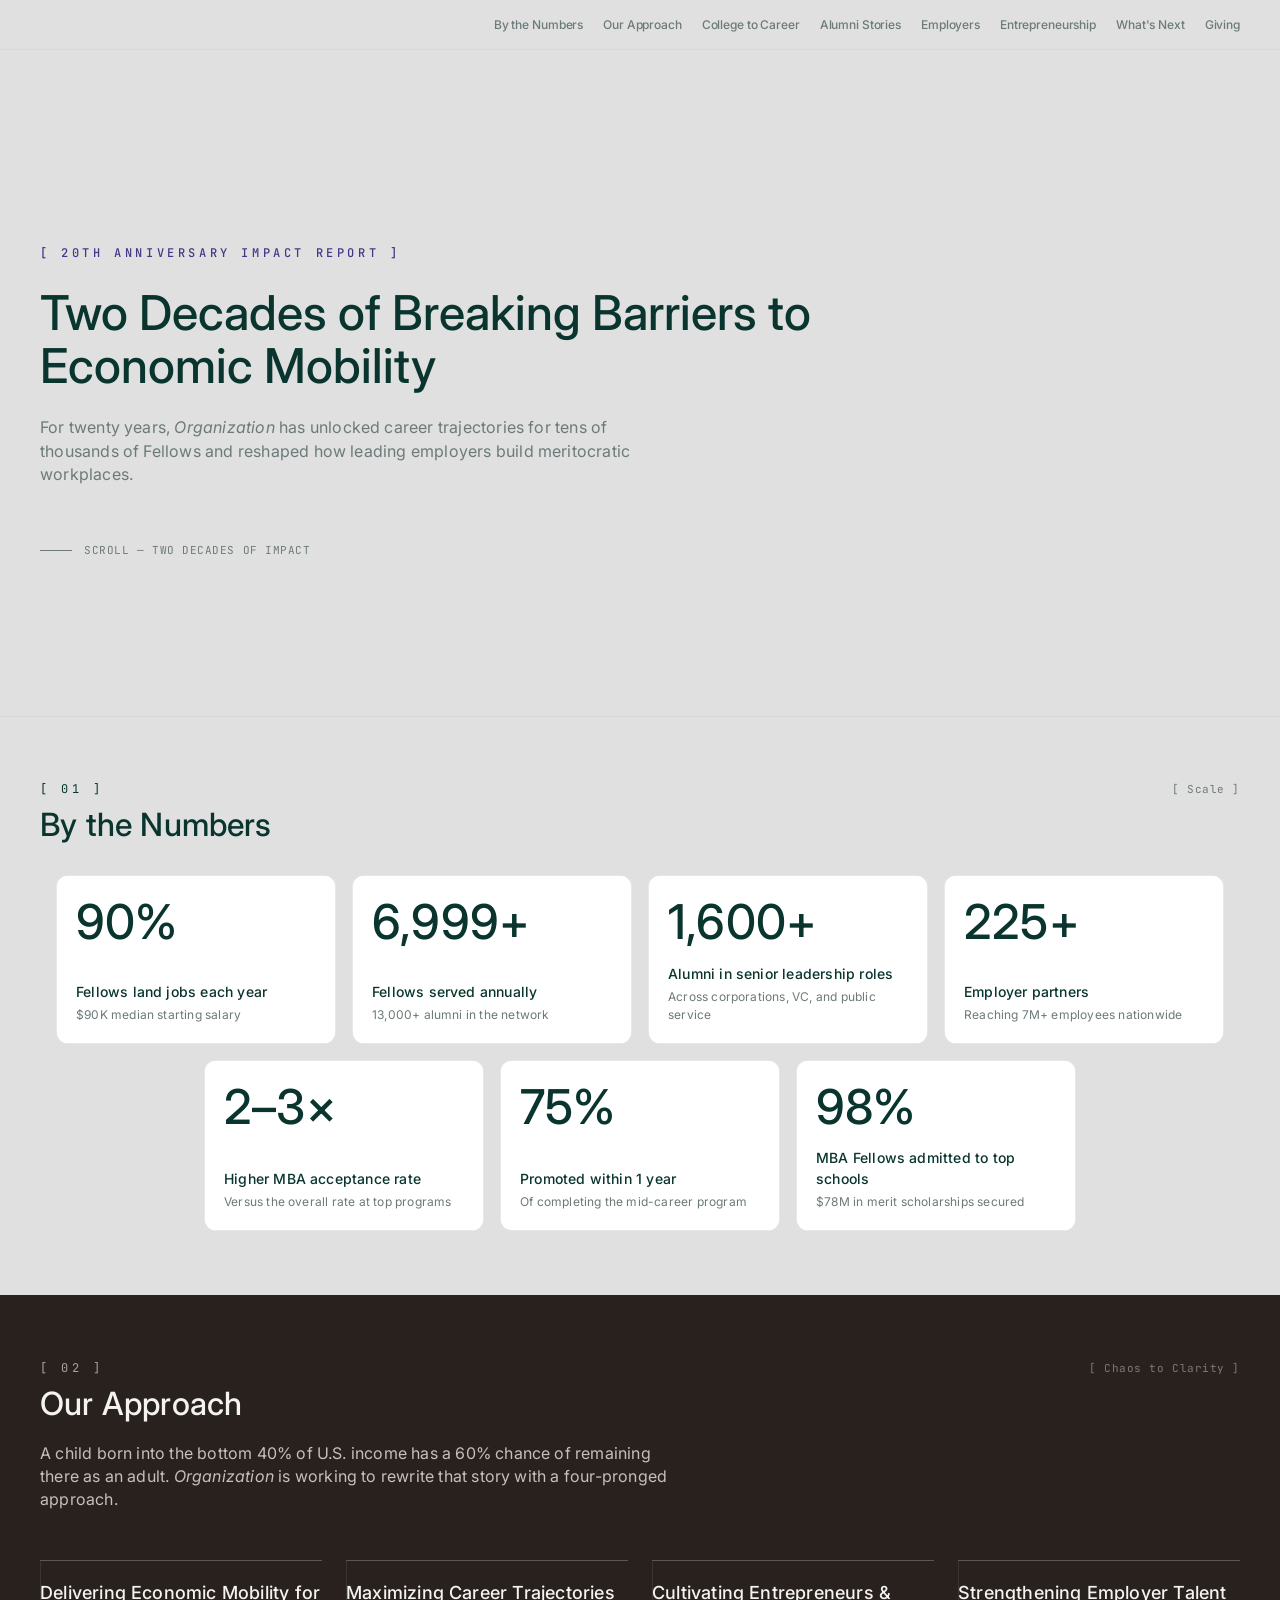
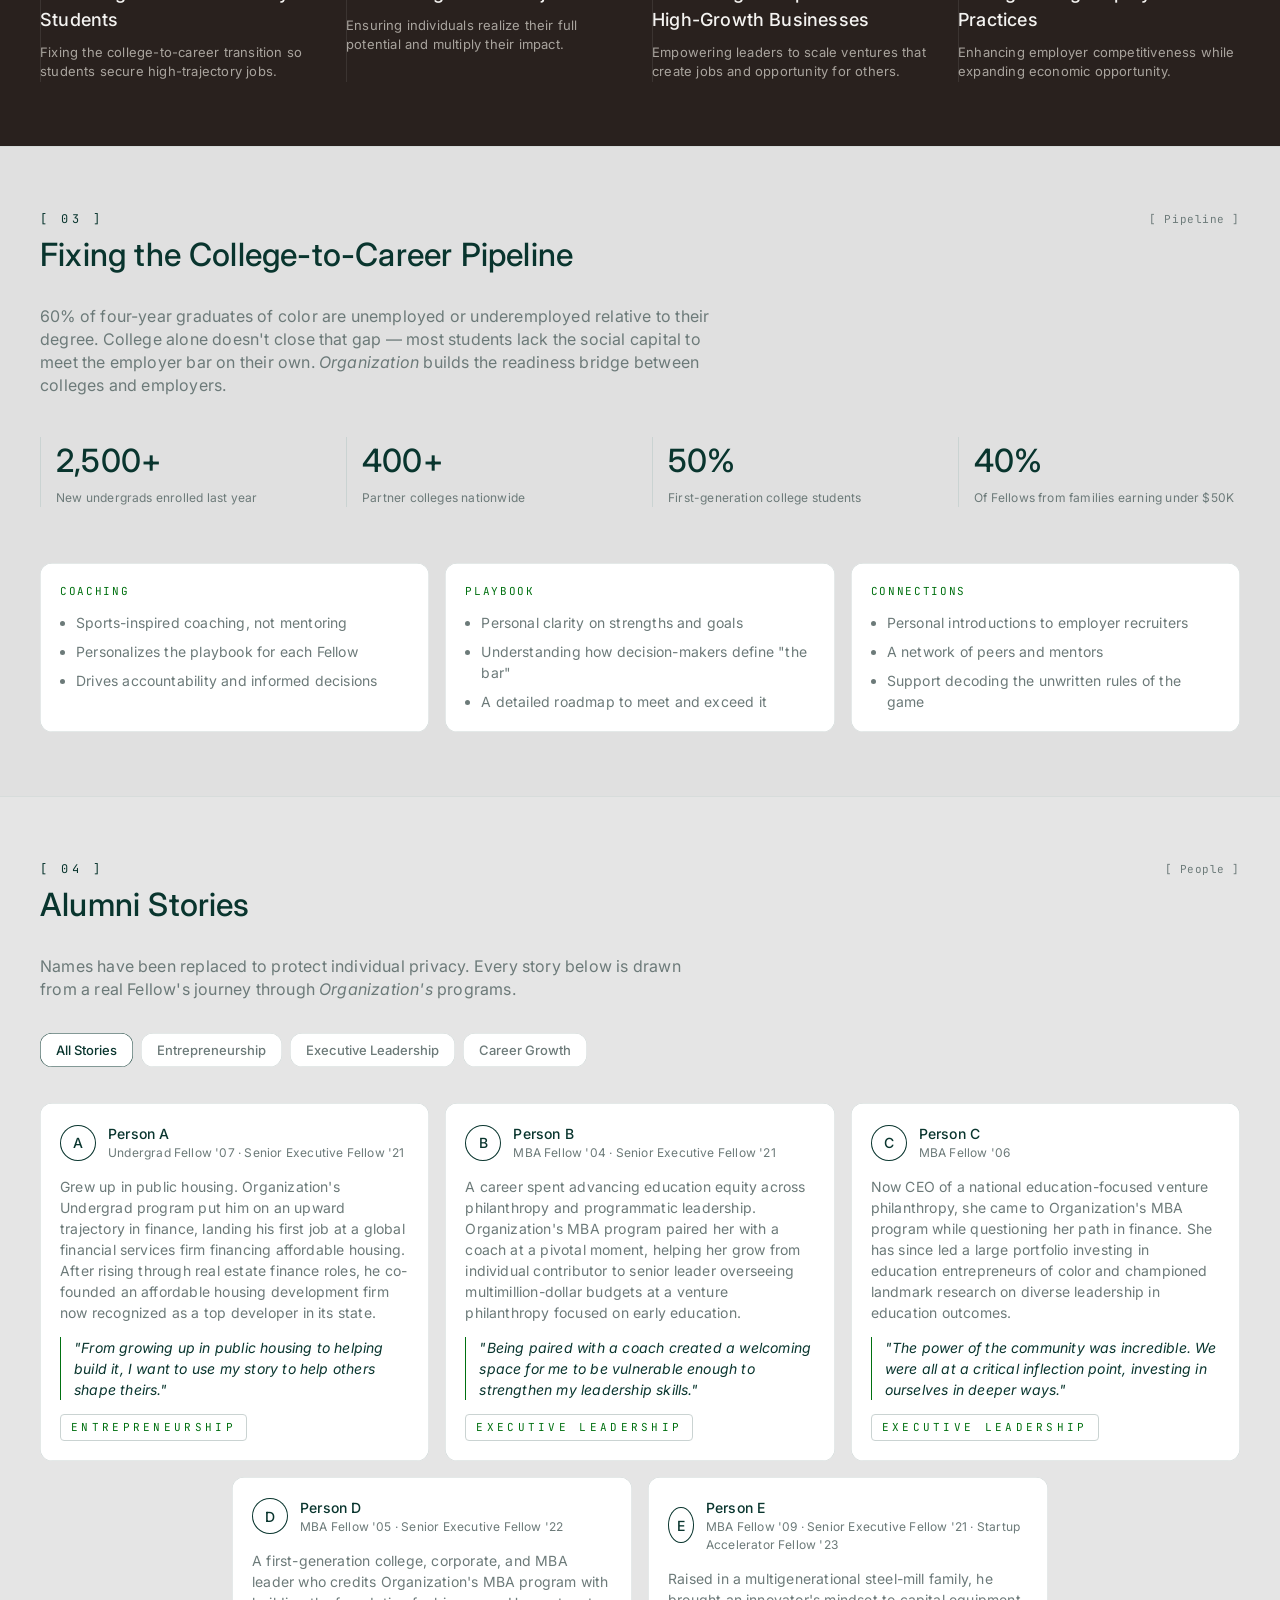
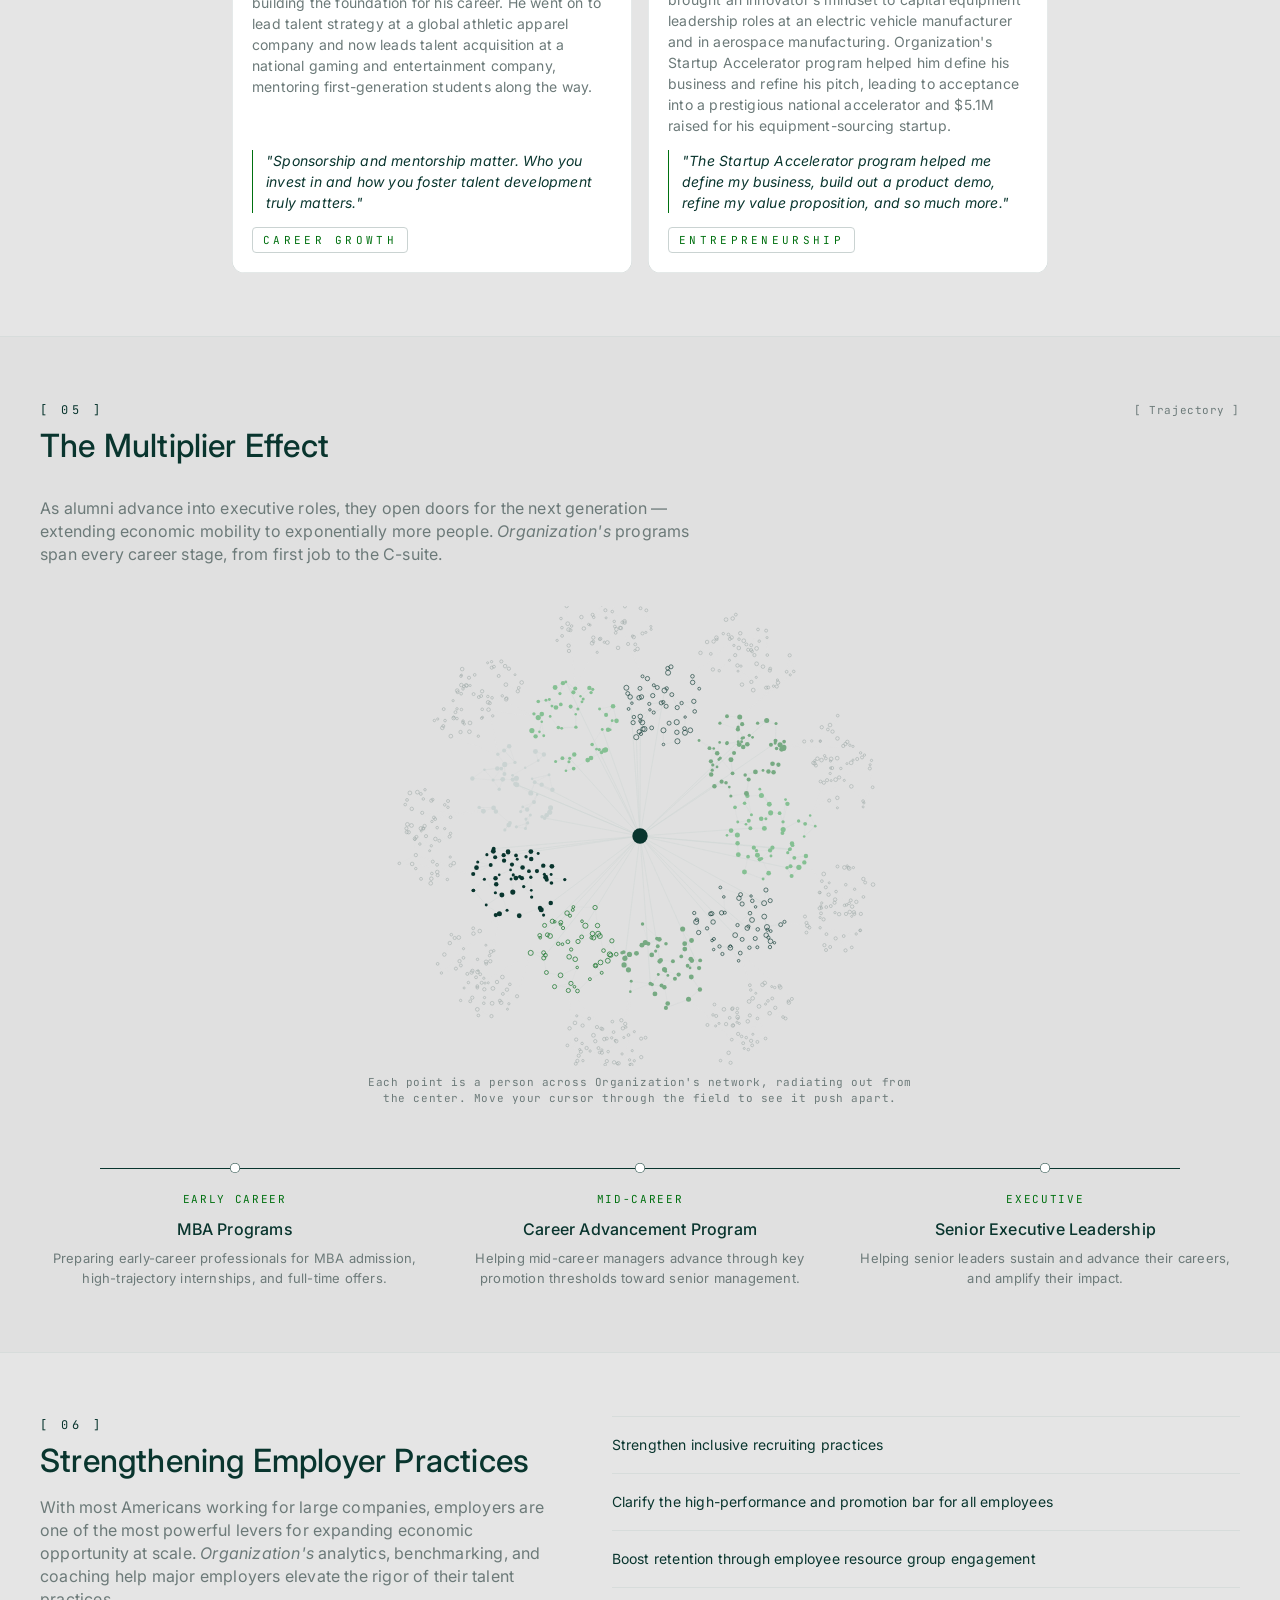
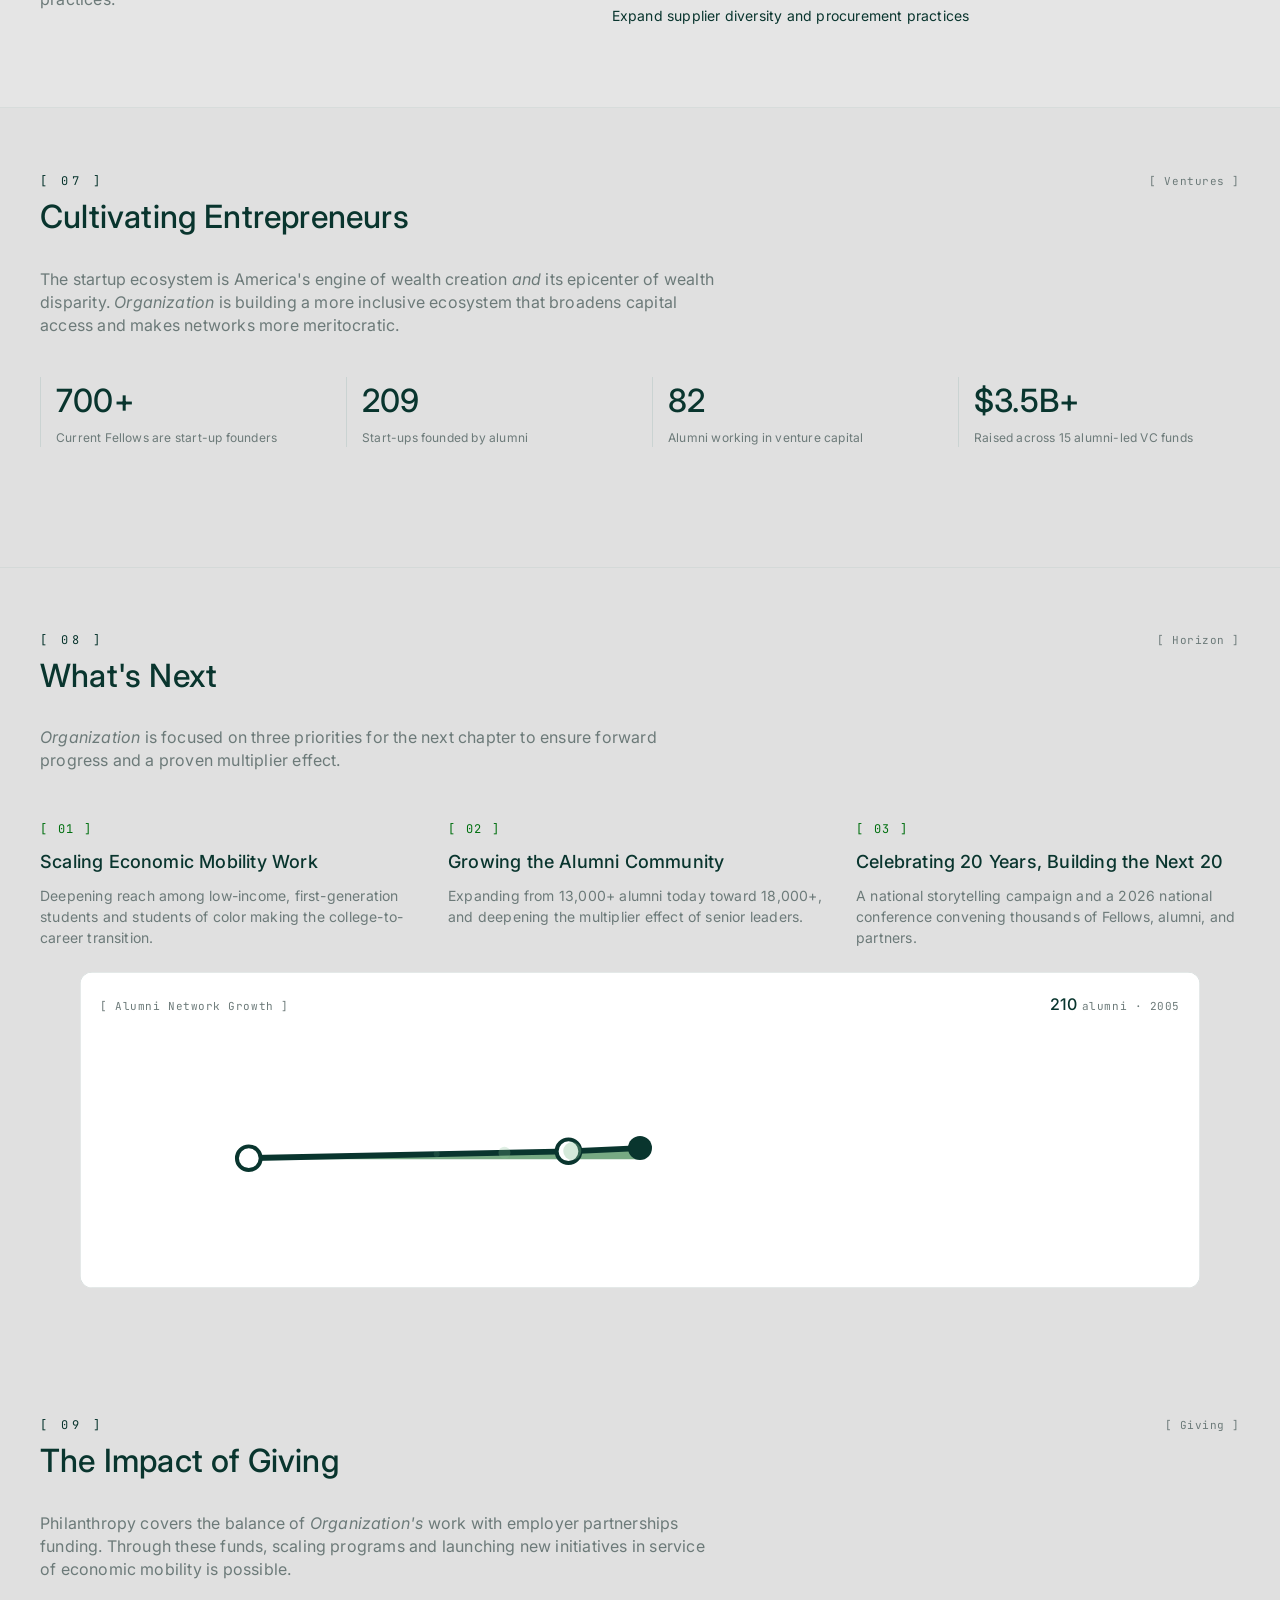
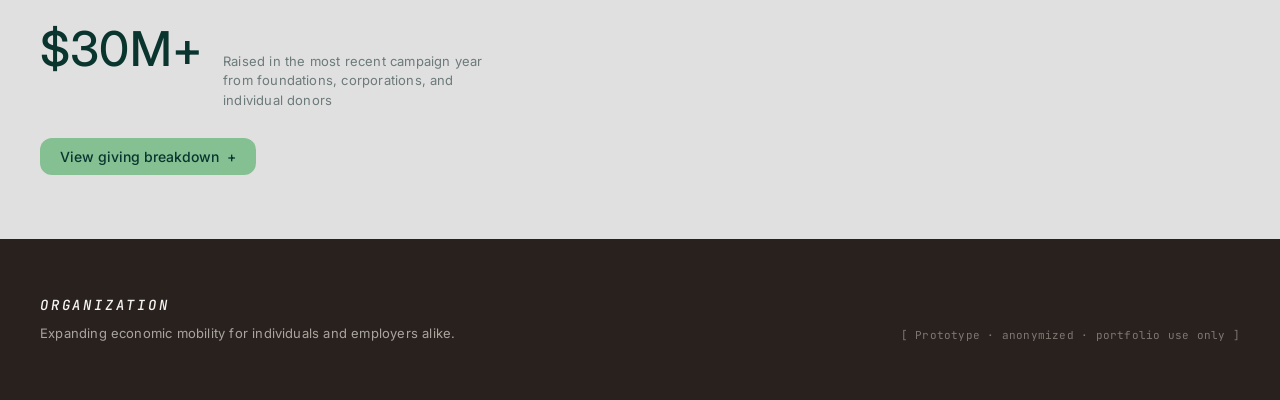
==== commit f2f327f1: "Refine multiplier field to radial hub-and-spoke with repel, fix alumni chart tick alignment Multipli" ====
--- a/index.html
+++ b/index.html
@@ -218,7 +218,7 @@
     <div style="margin-bottom:56px">
       <canvas id="multiplier-canvas" class="multiplier-canvas"></canvas>
       <div class="multiplier-caption-row">
-        <span class="multiplier-caption">Each point is a person across Organization's network — Fellows, alumni, and the connections between them. Move your cursor through the field.</span>
+        <span class="multiplier-caption">Each point is a person across Organization's network, radiating out from the center. Move your cursor through the field to see it push apart.</span>
       </div>
     </div>
 
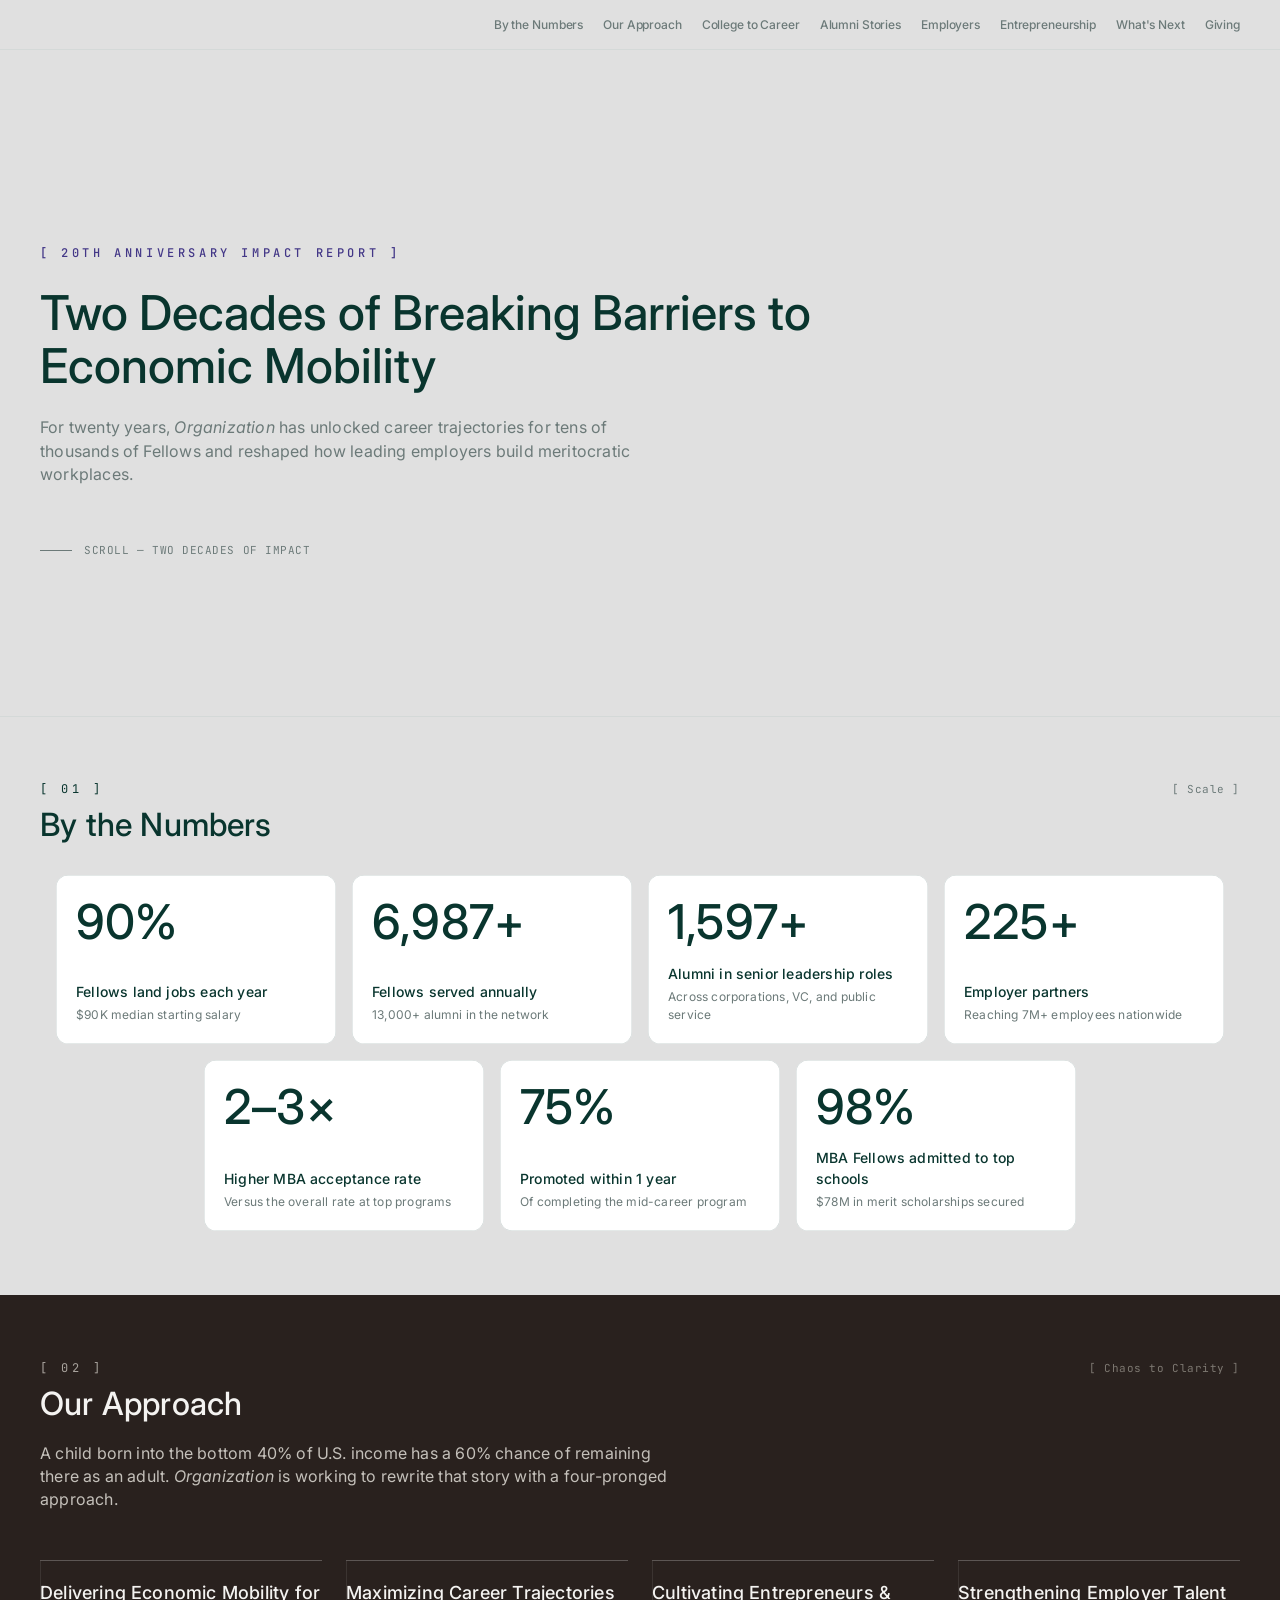
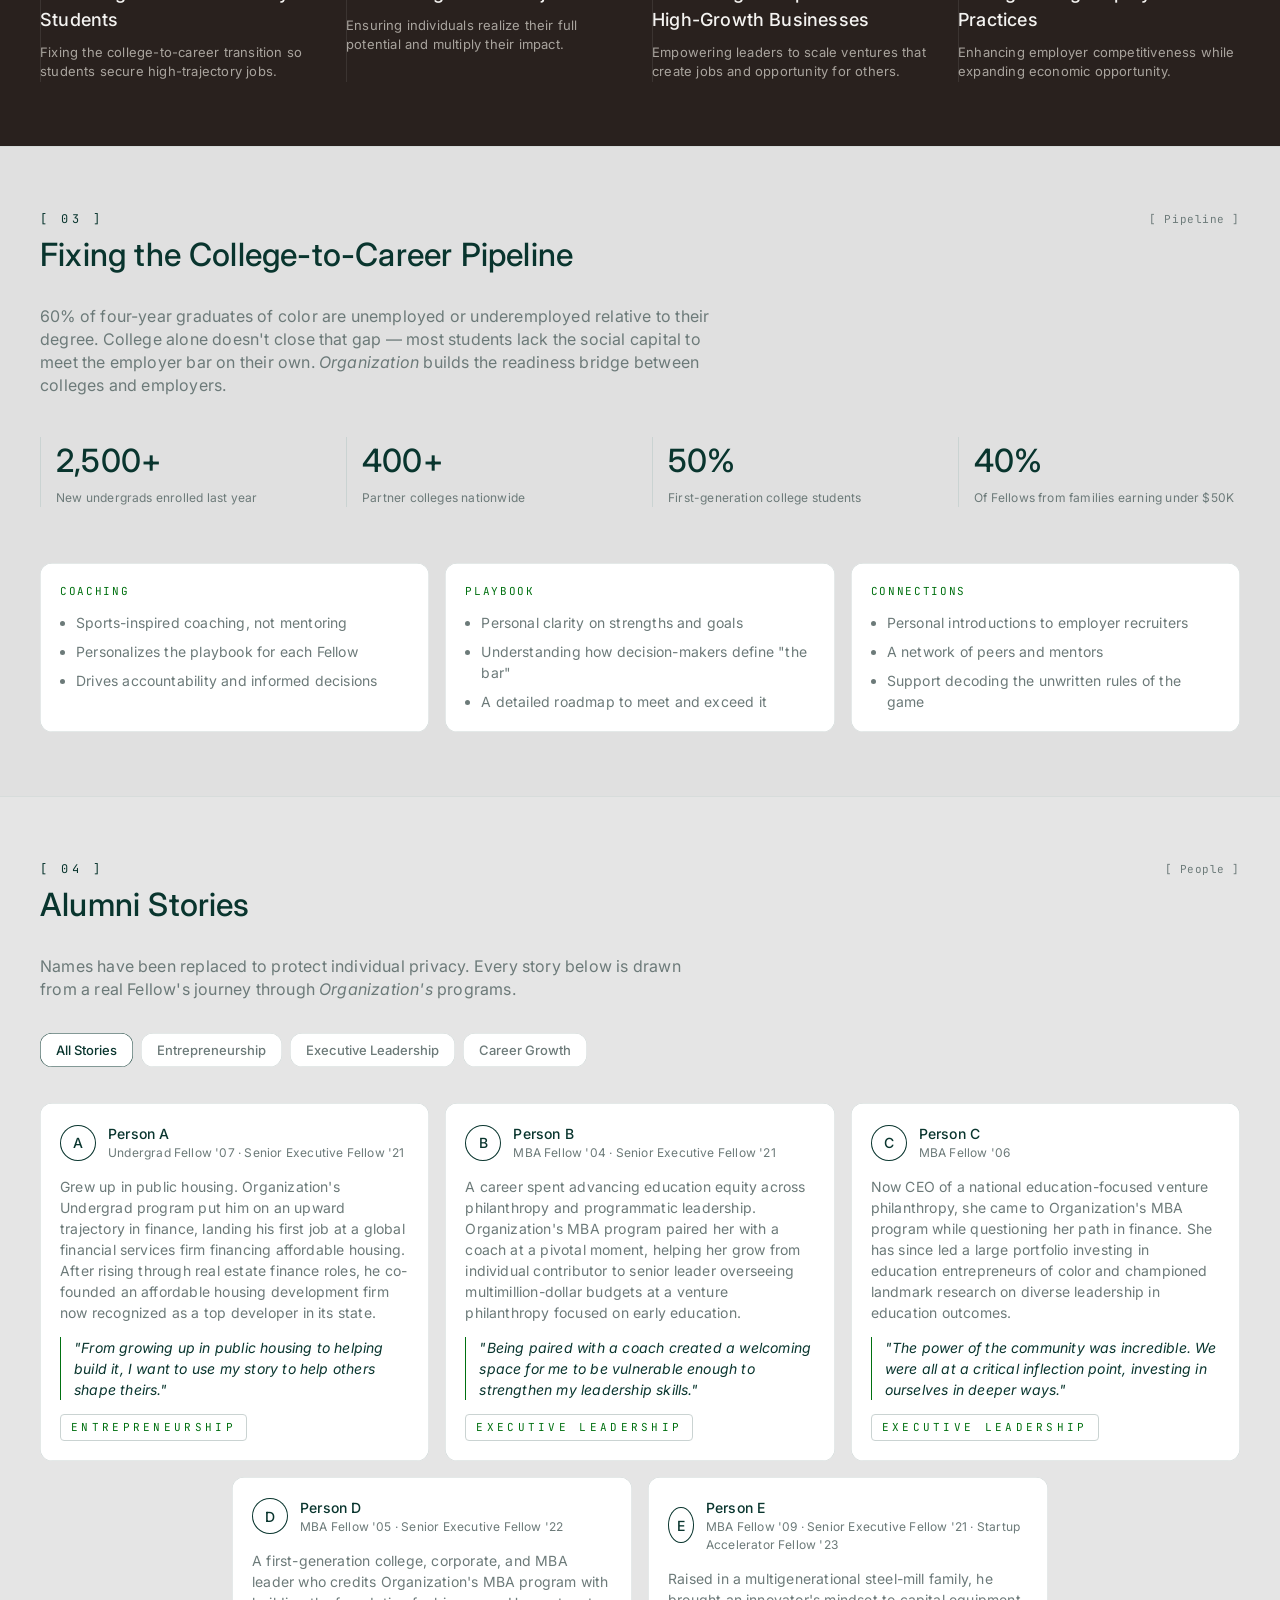
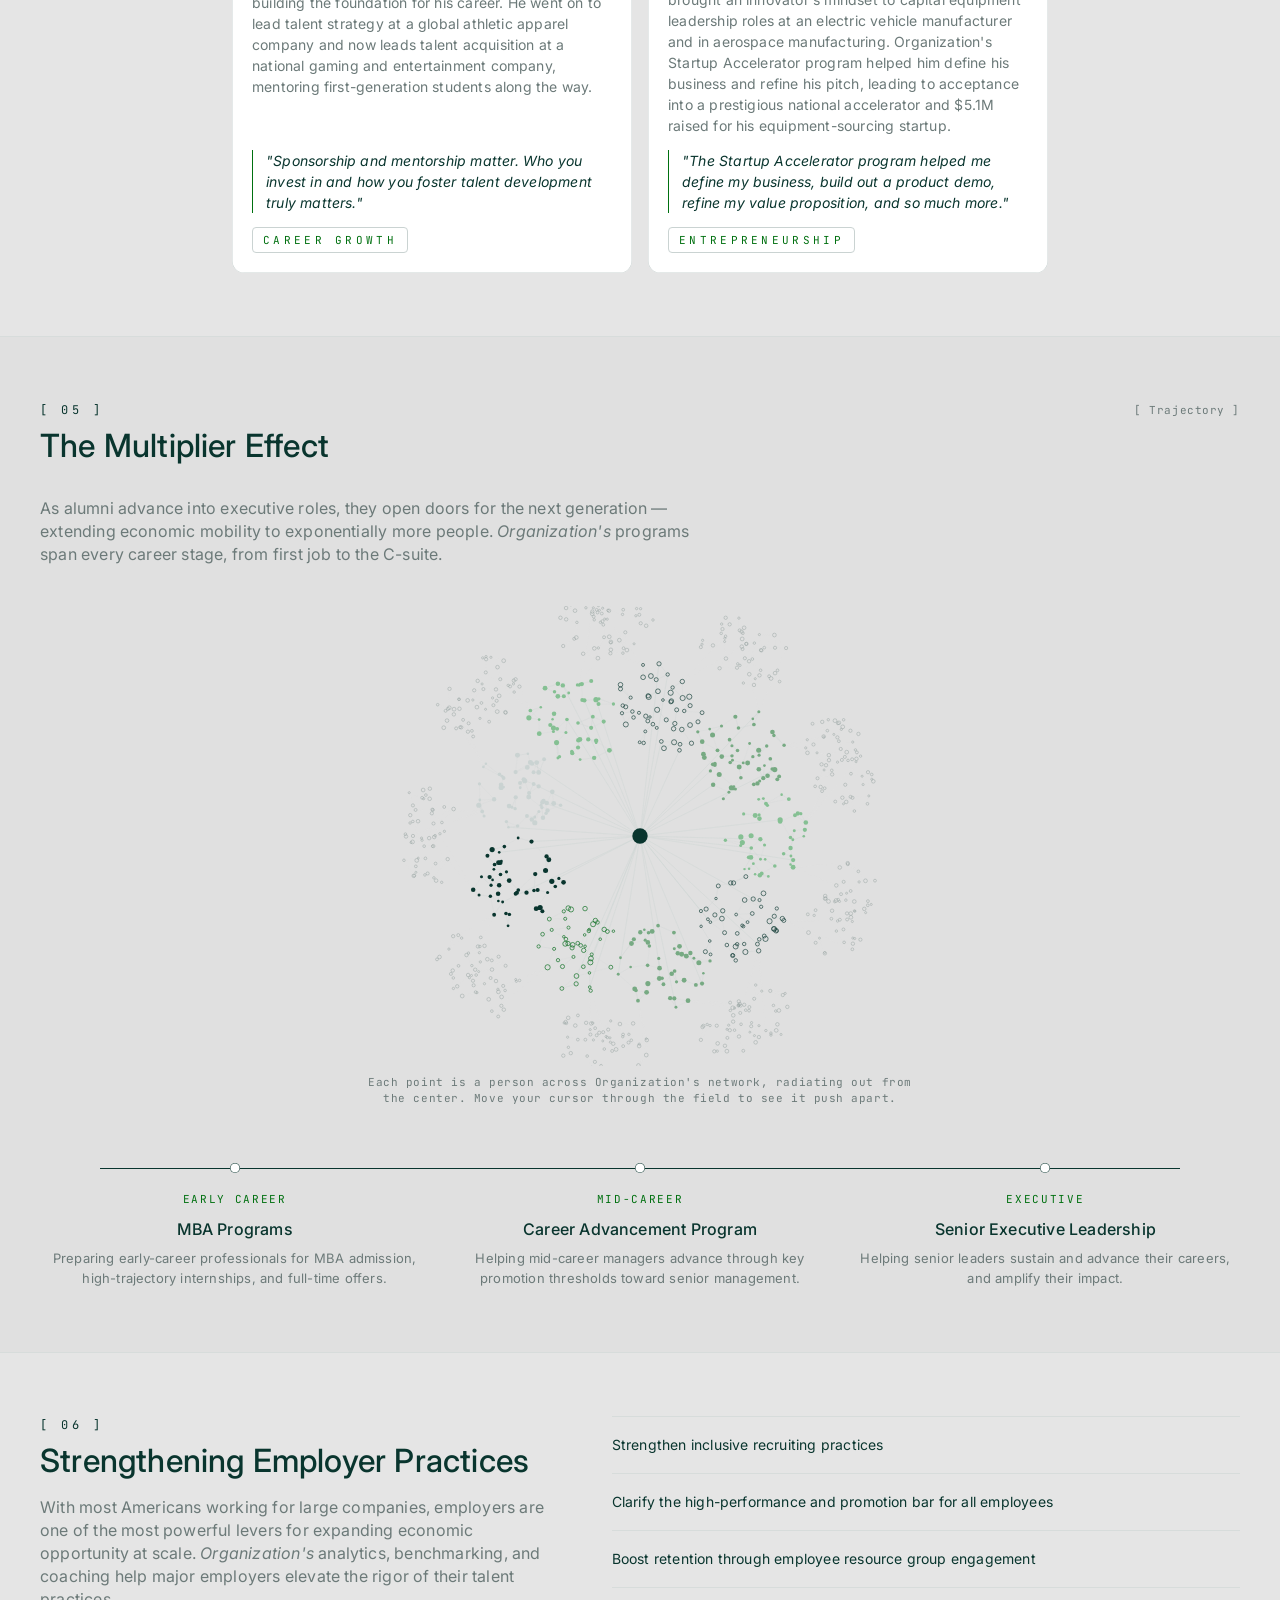
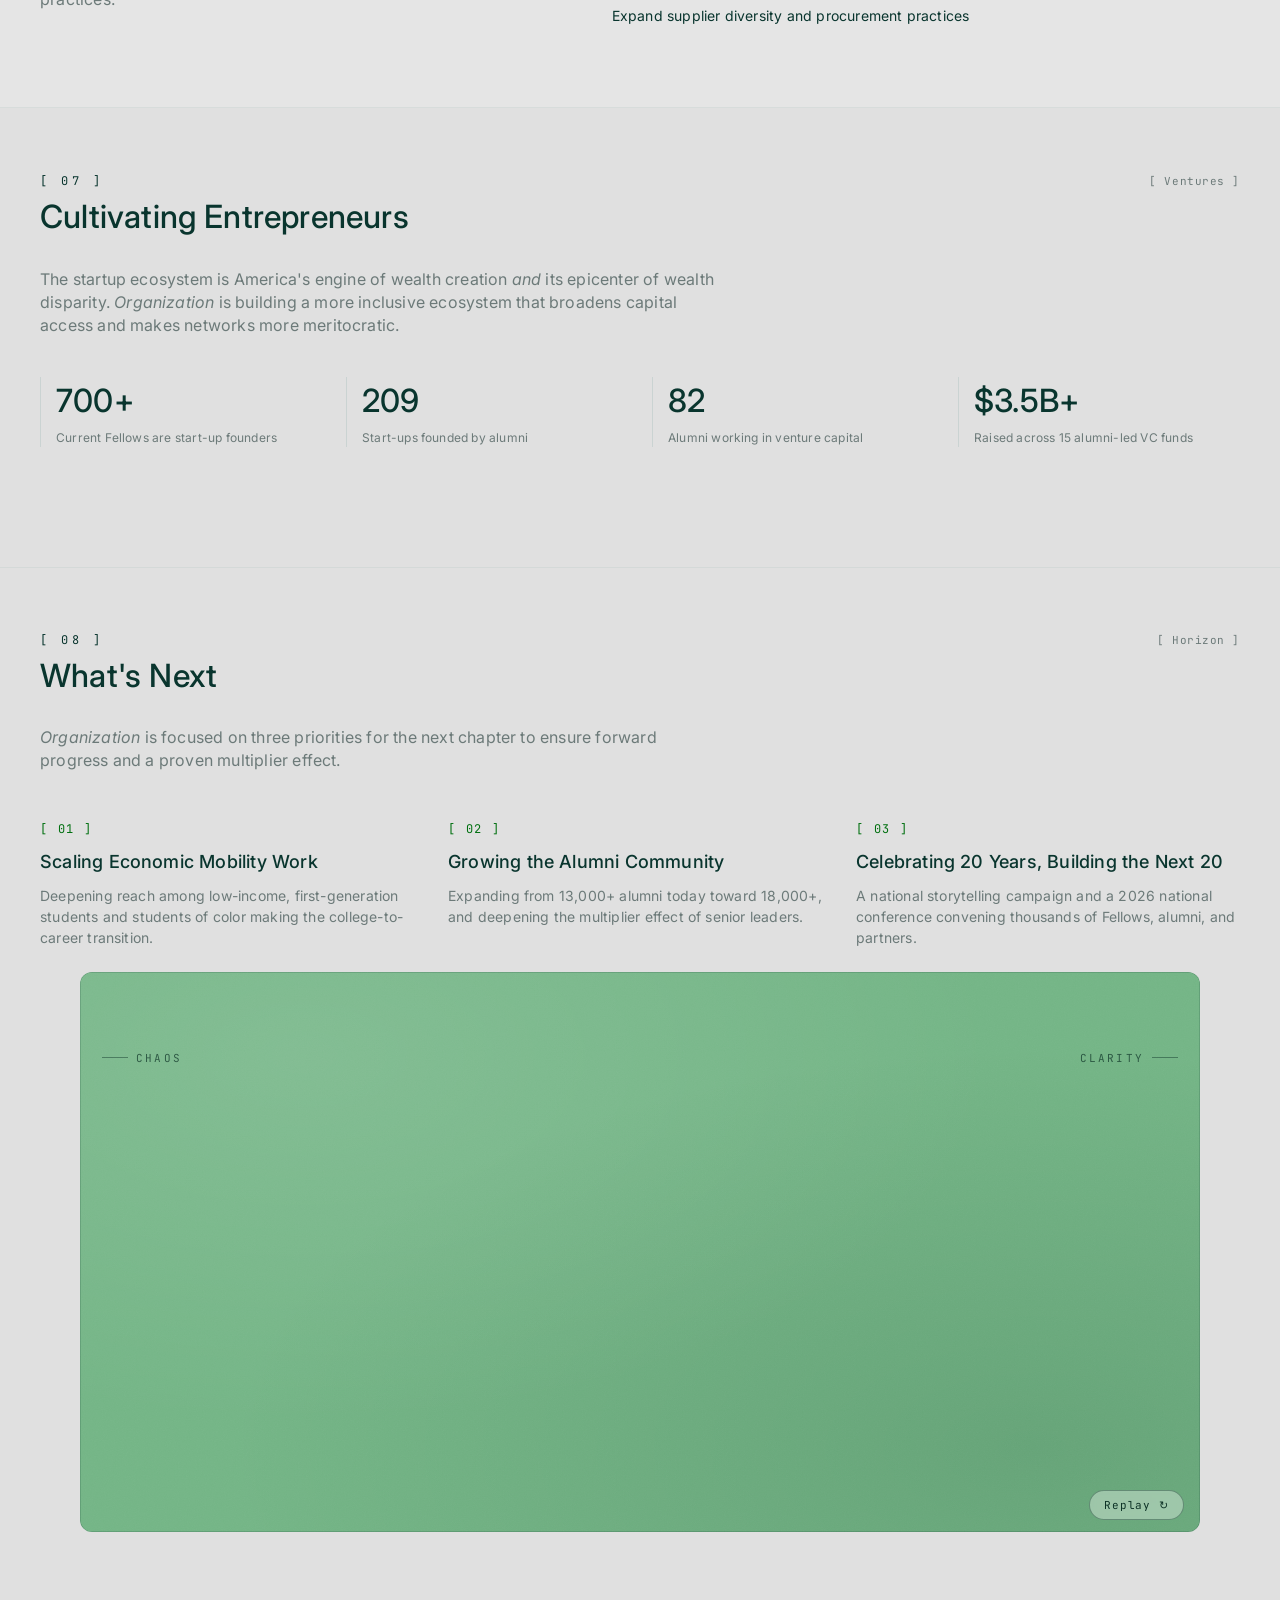
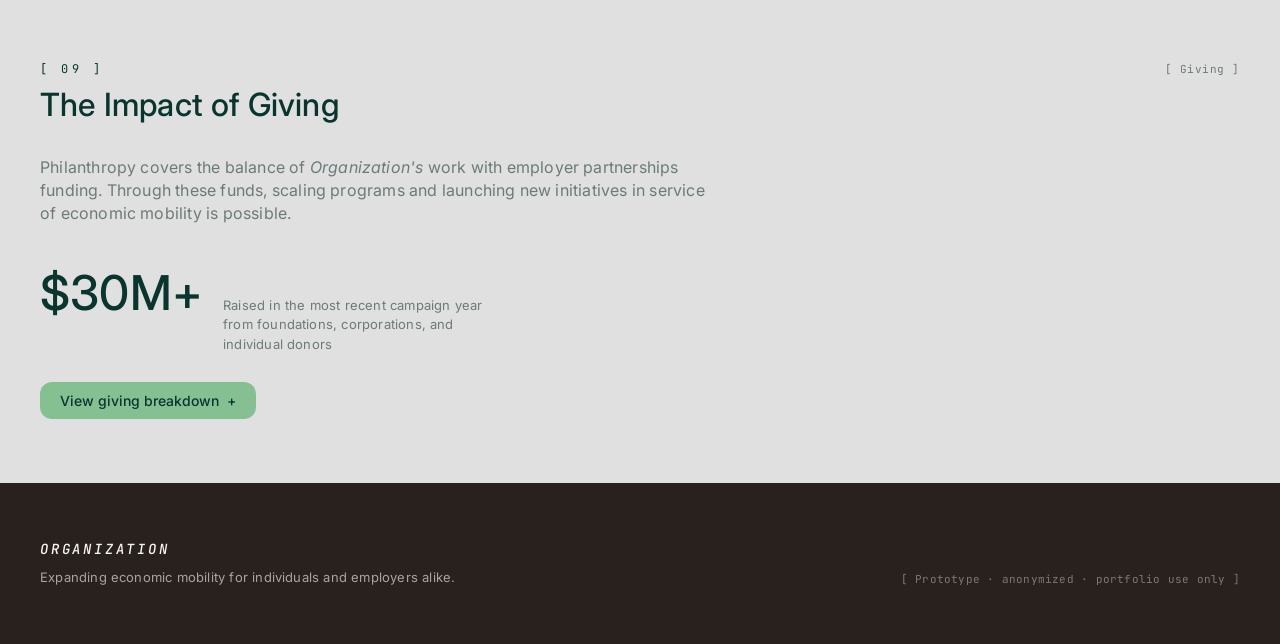
==== commit 91339963: "Rebuild Alumni Network Growth as a D3 cinematic zoom-and-follow chart Replaces the vanilla-JS alumni" ====
--- a/index.html
+++ b/index.html
@@ -7,6 +7,7 @@
 <link rel="preconnect" href="https://fonts.googleapis.com">
 <link href="https://fonts.googleapis.com/css2?family=Inter:wght@400;500&family=JetBrains+Mono:wght@400;500&display=swap" rel="stylesheet">
 <link rel="stylesheet" href="assets/style.css">
+<script src="https://d3js.org/d3.v7.min.js"></script>
 </head>
 <body>
 <div class="root">
@@ -302,12 +303,29 @@
         </div>
       </div>
     </div>
-    <div class="alumni-card" id="alumni-chart-container">
-      <div class="alumni-card-head">
-        <span class="alumni-card-kicker">[ Alumni Network Growth ]</span>
-        <span class="alumni-chart-count">20 <span class="alumni-count-unit">alumni · 2003</span></span>
-      </div>
-      <div class="alumni-chart-body"></div>
+    <div class="alumni-panel" id="alumni-chart-container">
+      <div class="alumni-frame">
+        <div class="alumni-topbar">
+          <div class="alumni-live" id="alumni-live">
+            <div class="alumni-live-year" id="alumni-live-year">2002</div>
+            <div class="alumni-live-count" id="alumni-live-count">0 alumni</div>
+          </div>
+        </div>
+        <div class="alumni-axis-caption">
+          <span><span class="bar"></span>Chaos</span>
+          <span>Clarity<span class="bar"></span></span>
+        </div>
+        <div class="alumni-svg-wrap">
+          <svg class="alumni-svg" id="alumni-svg"></svg>
+        </div>
+        <div class="alumni-final" id="alumni-final">
+          <div class="alumni-final-num" id="alumni-final-num">0</div>
+          <div class="alumni-final-label">Alumni and Growing</div>
+        </div>
+        <div class="alumni-footer">
+          <button class="alumni-replay" id="alumni-replay">Replay ↻</button>
+        </div>
+      </div>
     </div>
   </section>
 
--- a/assets/style.css
+++ b/assets/style.css
@@ -305,18 +305,76 @@
 .next-grid h3 { font-family: var(--denim); font-weight: 500; font-size: 18px; margin: 0 0 10px; }
 .next-grid p { font-size: 14px; color: var(--ink-soft); margin: 0; line-height: 1.5; }
 
-.alumni-card {
-  background: var(--card);
+/* Alumni Network Growth — deliberately its own "instrument panel" accent
+   (rich green + blue glow) distinct from the rest of the sage/moss system,
+   modeled on a data-terminal reference. New one-off colors, not tokens. */
+.alumni-panel {
+  position: relative;
   border-radius: 12px;
-  box-shadow: 0 0 0 0.5px var(--line) inset;
-  padding: 20px;
+  overflow: hidden;
   margin: 24px 40px 0;
-}
-.alumni-card-head { display: flex; align-items: baseline; justify-content: space-between; margin-bottom: 12px; }
-.alumni-card-kicker { font-family: var(--cinetype); font-size: 11px; letter-spacing: 0.05em; color: var(--ink-soft); }
-.alumni-chart-count { font-family: var(--denim); font-size: 16px; font-weight: 500; color: var(--ink); }
-.alumni-count-unit { font-family: var(--cinetype); font-size: 11px; font-weight: 400; color: var(--ink-soft); letter-spacing: 0.05em; }
-.alumni-chart-body { position: relative; }
+  height: 560px;
+  background:
+    radial-gradient(ellipse at 20% 15%, rgba(255, 255, 255, 0.10), transparent 55%),
+    radial-gradient(ellipse at 85% 85%, rgba(0, 40, 20, 0.12), transparent 60%),
+    #74b586;
+  box-shadow: 0 0 0 0.5px rgba(9, 53, 45, 0.35) inset;
+}
+.alumni-panel::before {
+  content: "";
+  position: absolute; inset: 0;
+  background-image: url("data:image/svg+xml;utf8,<svg xmlns='http://www.w3.org/2000/svg' width='120' height='120'><filter id='n'><feTurbulence type='fractalNoise' baseFrequency='0.9' numOctaves='2' stitchTiles='stitch'/><feColorMatrix type='saturate' values='0'/></filter><rect width='100%25' height='100%25' filter='url(%23n)' opacity='0.05'/></svg>");
+  mix-blend-mode: overlay;
+  pointer-events: none;
+}
+.alumni-frame { position: absolute; inset: 0; display: flex; flex-direction: column; }
+.alumni-topbar {
+  padding: 16px 22px 0;
+  font-family: var(--cinetype); font-size: 11px; letter-spacing: 0.08em; color: #0d3226;
+  position: relative; z-index: 3;
+}
+.alumni-live { display: flex; flex-direction: column; gap: 2px; opacity: 0; transition: opacity 0.4s ease; }
+.alumni-live.is-visible { opacity: 1; }
+.alumni-live-year { font-size: 11px; letter-spacing: 0.15em; color: rgba(13, 50, 38, 0.65); }
+.alumni-live-count { font-family: var(--denim); font-size: 22px; font-weight: 600; color: #0d3226; }
+
+.alumni-axis-caption {
+  display: flex; justify-content: space-between; align-items: center;
+  padding: 10px 22px 0;
+  font-family: var(--cinetype); font-size: 11px; letter-spacing: 0.2em; text-transform: uppercase;
+  color: rgba(13, 50, 38, 0.7);
+  pointer-events: none; z-index: 3; flex: 0 0 auto;
+}
+.alumni-axis-caption span { display: flex; align-items: center; gap: 8px; }
+.alumni-axis-caption .bar { width: 26px; height: 1px; background: rgba(13, 50, 38, 0.45); }
+
+.alumni-svg-wrap { position: relative; flex: 1; }
+.alumni-svg { width: 100%; height: 100%; display: block; overflow: hidden; }
+
+.alumni-final {
+  position: absolute; inset: 0;
+  display: flex; align-items: center; justify-content: center; flex-direction: column; gap: 6px;
+  text-align: center; opacity: 0; pointer-events: none; transition: opacity 1s ease; z-index: 4;
+}
+.alumni-final.is-visible { opacity: 1; }
+.alumni-final-num {
+  font-family: var(--denim); font-weight: 600; font-size: 56px; color: #0a2a1c; letter-spacing: -0.01em;
+  text-shadow: 0 0 40px rgba(120, 190, 255, 0.55);
+}
+.alumni-final-label {
+  font-family: var(--cinetype); font-size: 13px; letter-spacing: 0.25em; text-transform: uppercase;
+  color: rgba(10, 42, 28, 0.75);
+}
+
+.alumni-footer { flex: 0 0 auto; display: flex; justify-content: flex-end; padding: 0 16px 12px; z-index: 5; }
+.alumni-replay {
+  font-family: var(--cinetype); font-size: 11px; letter-spacing: 0.08em;
+  color: #0d3226; background: rgba(255, 255, 255, 0.35);
+  border: 0.5px solid rgba(13, 50, 38, 0.4); border-radius: 999px;
+  padding: 7px 14px; cursor: pointer; backdrop-filter: blur(3px);
+  transition: background 0.2s ease;
+}
+.alumni-replay:hover { background: rgba(255, 255, 255, 0.6); }
 
 /* Giving */
 .giving-headline-row { display: flex; align-items: baseline; gap: 20px; flex-wrap: wrap; margin-bottom: 28px; }
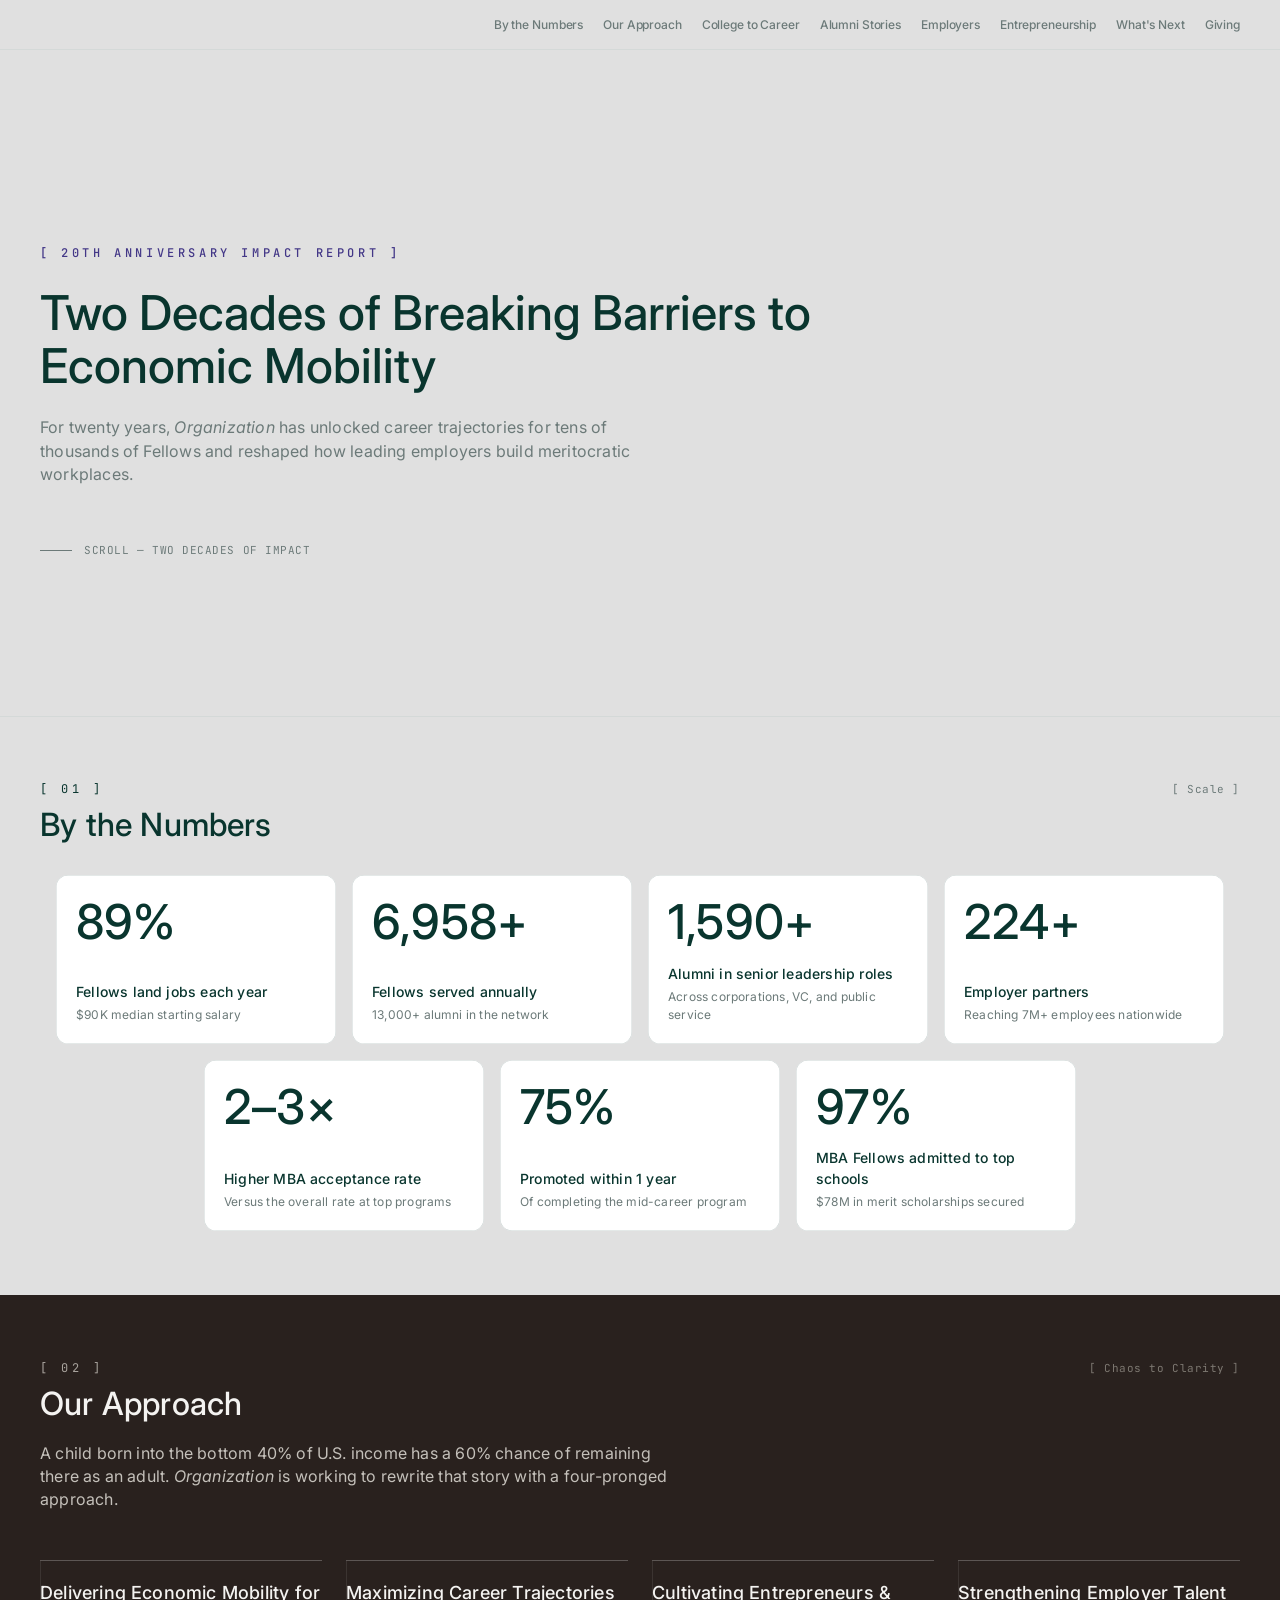
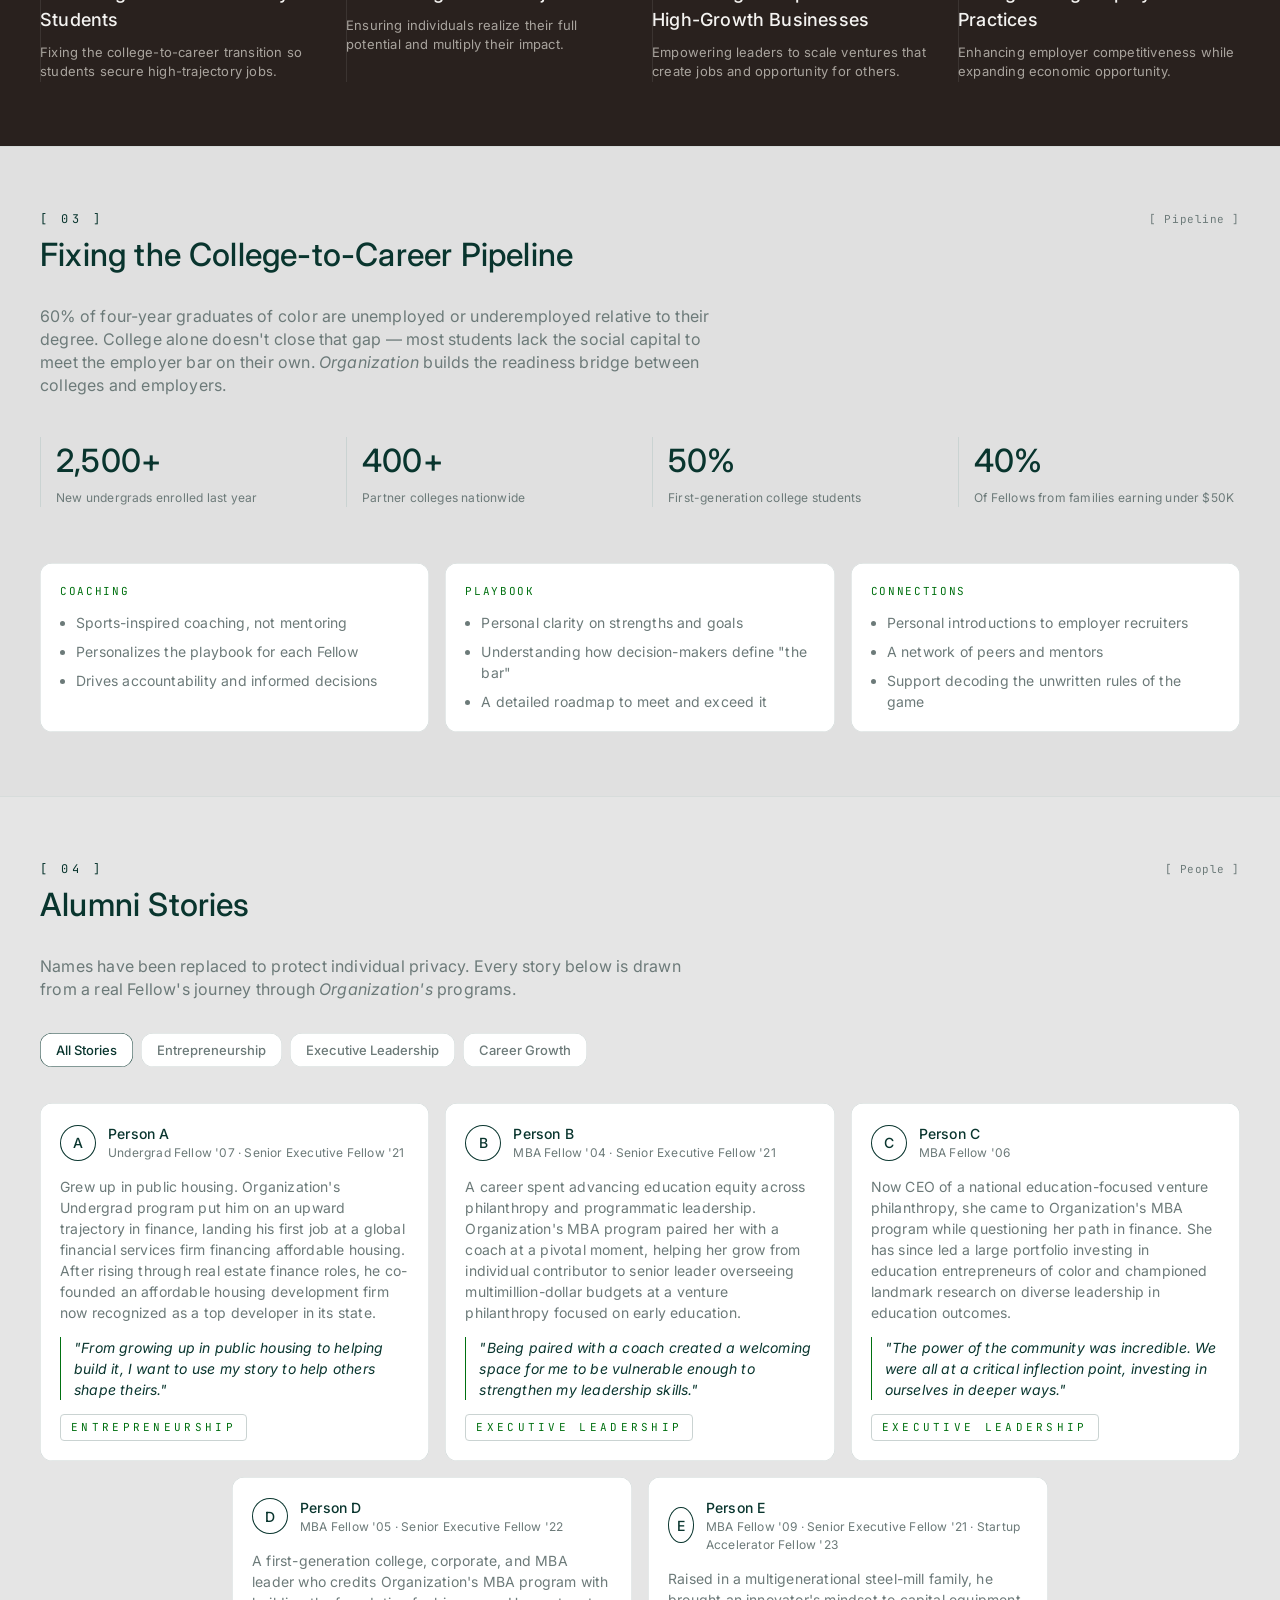
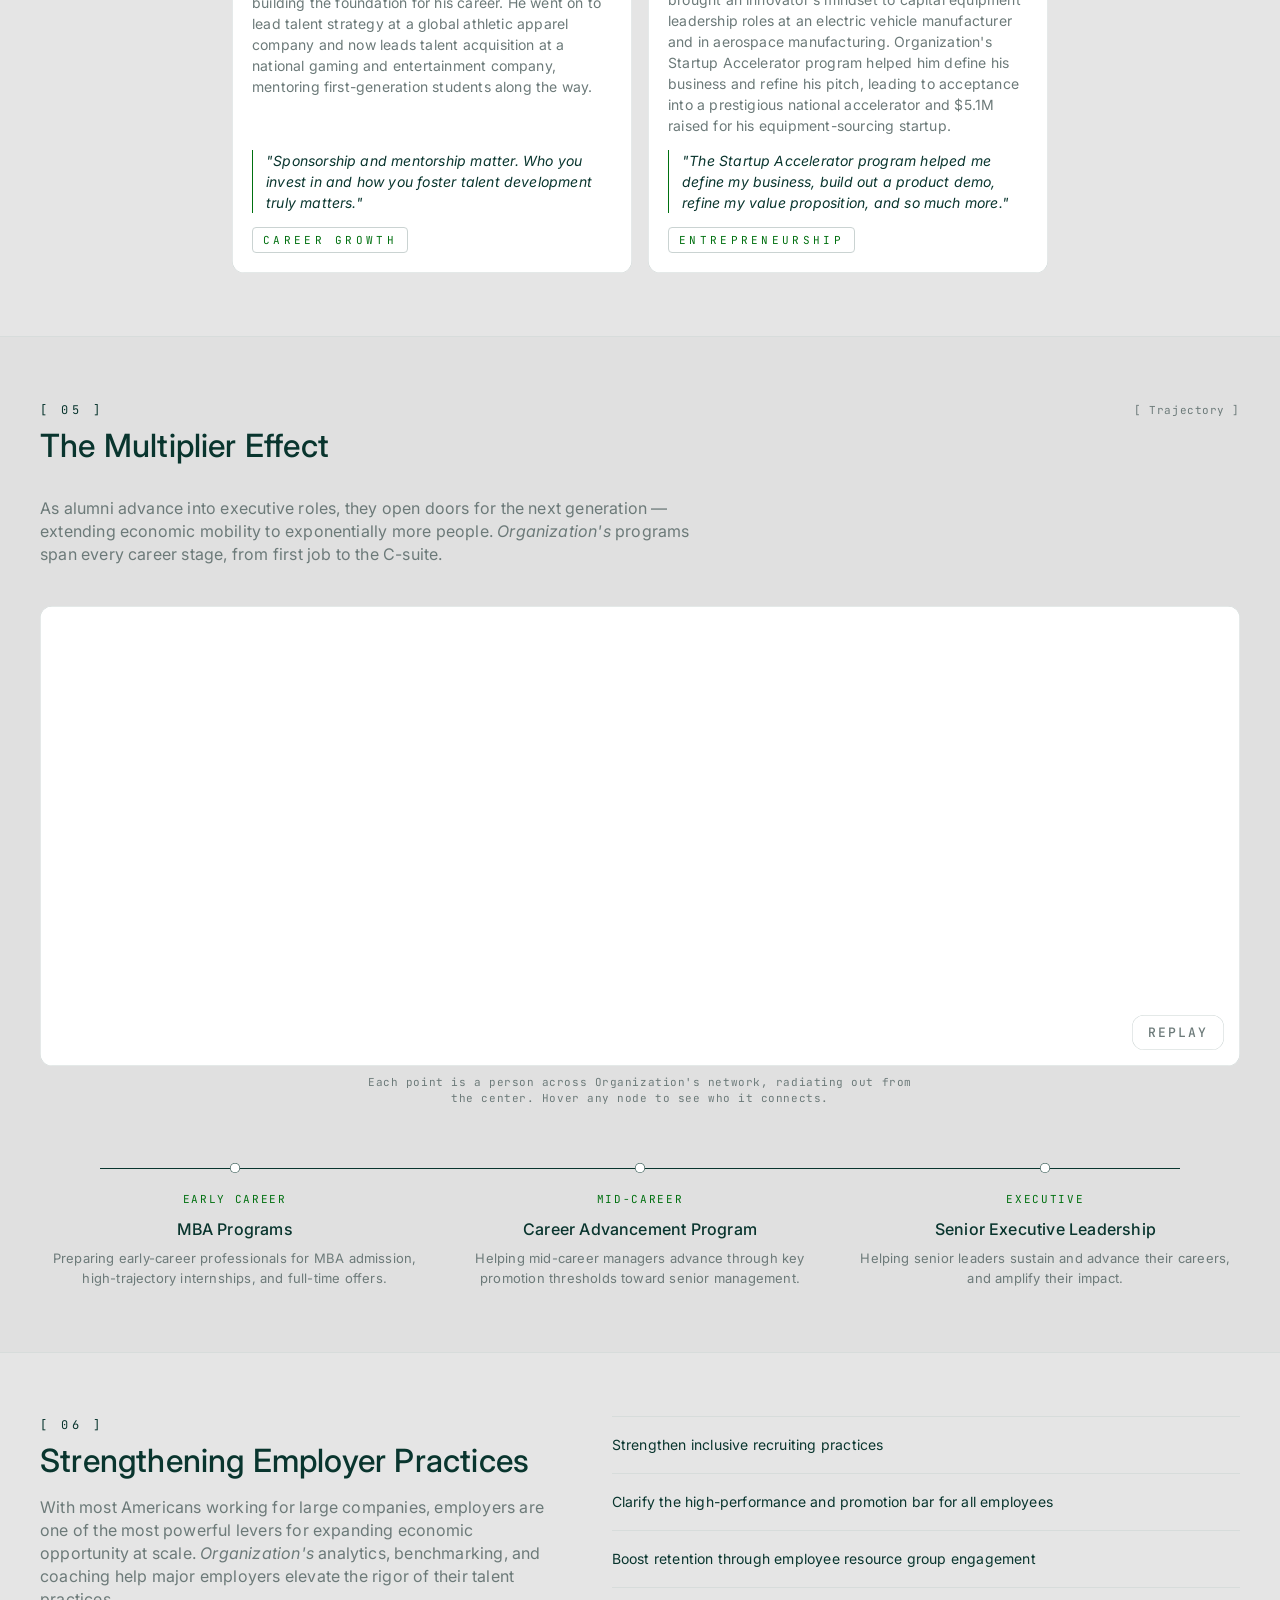
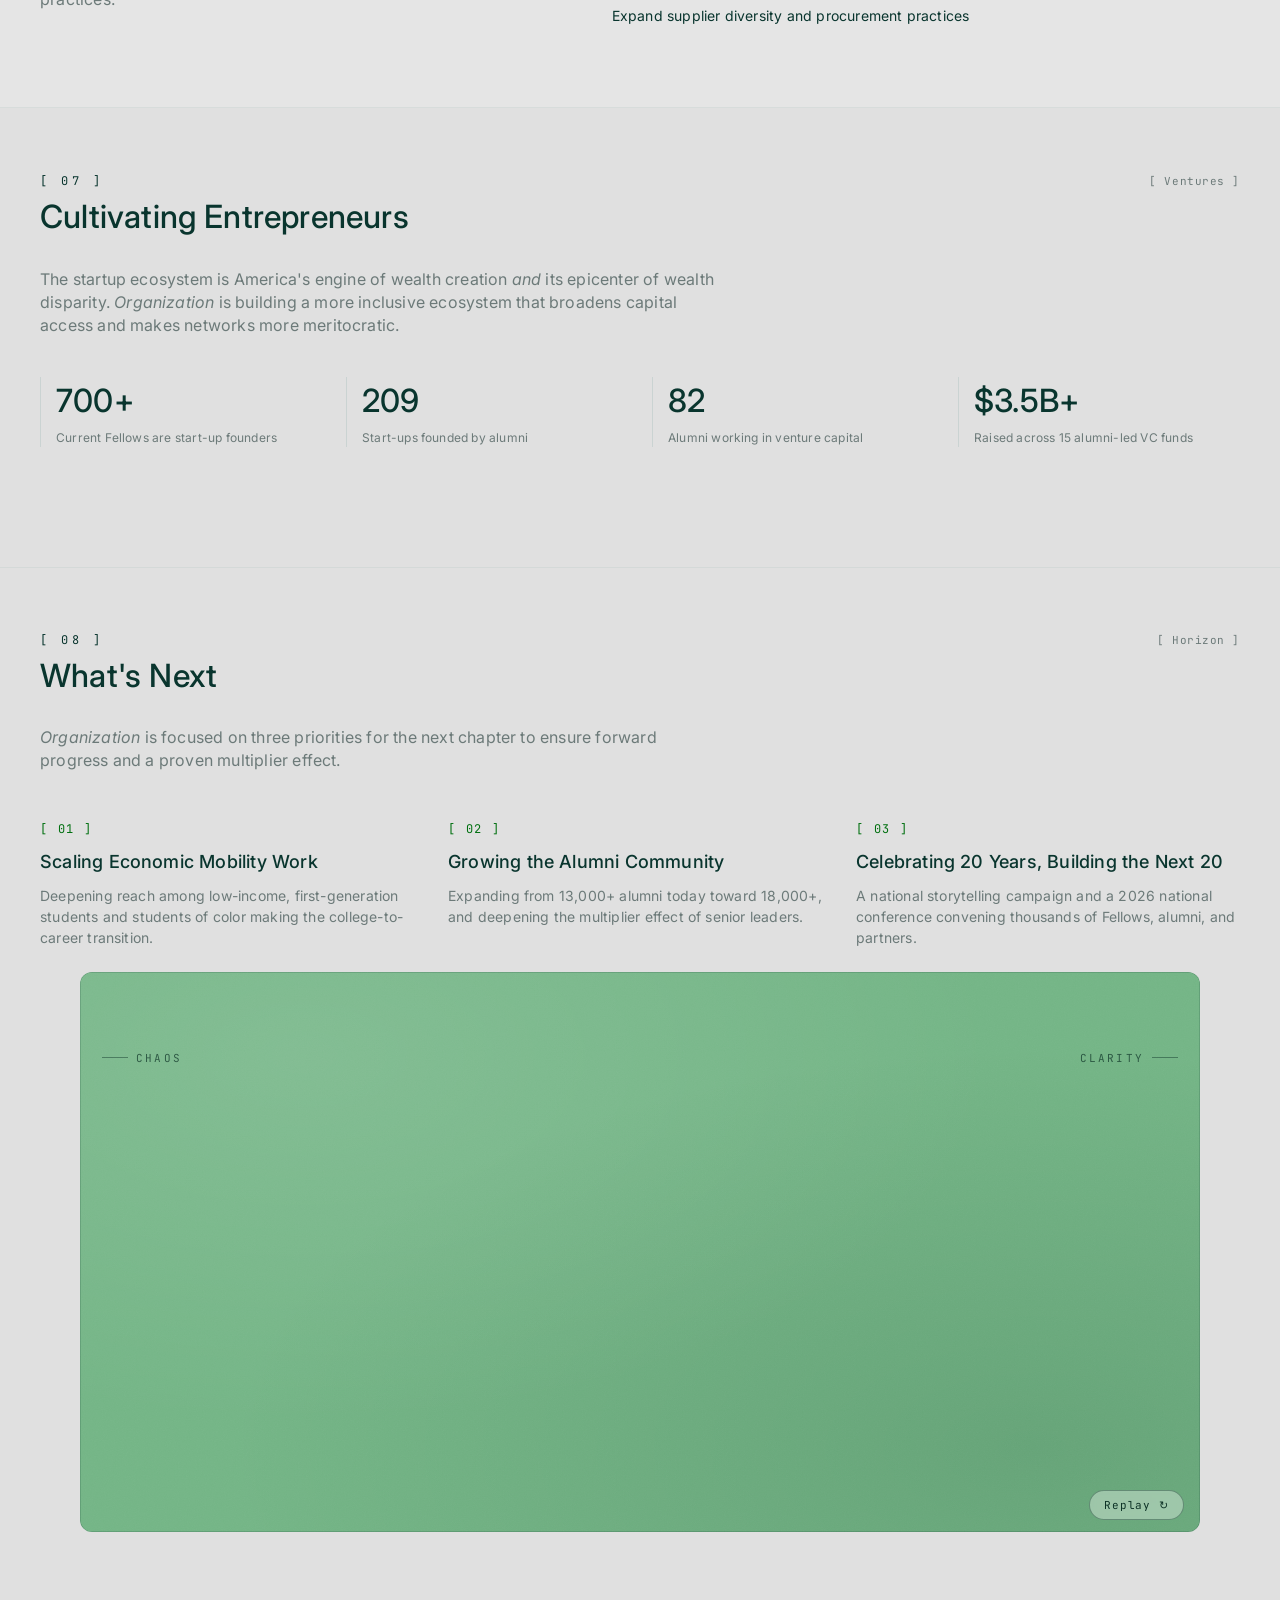
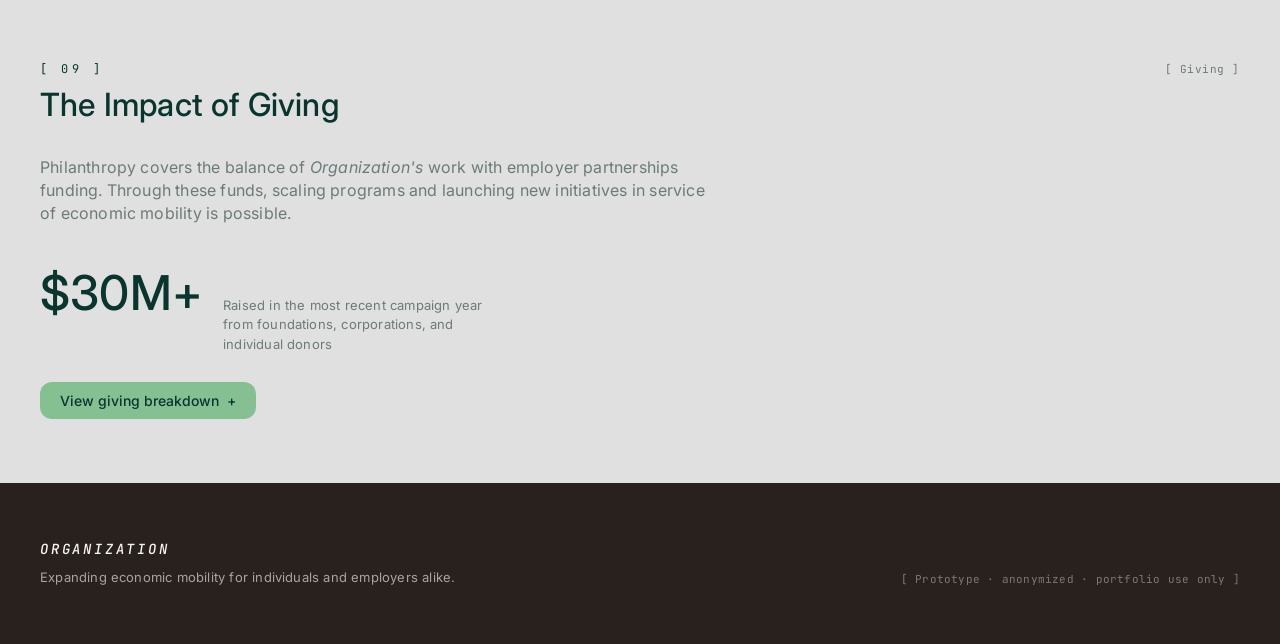
==== commit a1211d26: "Rebuild Multiplier Effect as a D3 force-directed network graph Replaces the canvas-based repel parti" ====
--- a/index.html
+++ b/index.html
@@ -217,9 +217,13 @@
     <p class="section-lede" style="margin-bottom:40px">As alumni advance into executive roles, they open doors for the next generation — extending economic mobility to exponentially more people. <i>Organization's</i> programs span every career stage, from first job to the C-suite.</p>
 
     <div style="margin-bottom:56px">
-      <canvas id="multiplier-canvas" class="multiplier-canvas"></canvas>
+      <div class="multiplier-canvas-wrap">
+        <svg id="multiplier-canvas" class="multiplier-canvas"></svg>
+        <div class="network-tooltip" id="network-tooltip"></div>
+        <button class="network-replay" id="network-replay"><span>Replay</span></button>
+      </div>
       <div class="multiplier-caption-row">
-        <span class="multiplier-caption">Each point is a person across Organization's network, radiating out from the center. Move your cursor through the field to see it push apart.</span>
+        <span class="multiplier-caption">Each point is a person across Organization's network, radiating out from the center. Hover any node to see who it connects.</span>
       </div>
     </div>
 
--- a/assets/style.css
+++ b/assets/style.css
@@ -262,7 +262,16 @@
 }
 
 /* Multiplier effect */
-.multiplier-canvas { width: 100%; height: 460px; display: block; cursor: crosshair; }
+.multiplier-canvas-wrap { position: relative; }
+.multiplier-canvas {
+  width: 100%;
+  height: 460px;
+  display: block;
+  cursor: crosshair;
+  background: var(--card);
+  border-radius: 12px;
+  box-shadow: 0 0 0 0.5px var(--line) inset;
+}
 .multiplier-caption-row { display: flex; justify-content: center; margin-top: 8px; }
 .multiplier-caption {
   font-family: var(--cinetype);
@@ -271,6 +280,61 @@
   color: var(--ink-soft);
   text-align: center;
   max-width: 560px;
+}
+
+.network-node { cursor: pointer; }
+.network-node-core { transition: filter 0.15s ease; }
+.network-node.is-hovered .network-node-core {
+  animation: networkNodePulse 0.5s ease forwards;
+}
+@keyframes networkNodePulse {
+  0% { filter: drop-shadow(0 0 0 rgba(120, 190, 255, 0)); }
+  50% { filter: drop-shadow(0 0 20px rgba(120, 190, 255, 0.9)); }
+  100% { filter: drop-shadow(0 0 12px rgba(120, 190, 255, 0.75)); }
+}
+.network-link { transition: stroke 0.15s ease, stroke-width 0.15s ease, stroke-opacity 0.15s ease; }
+.network-link.is-highlighted { stroke: var(--moss) !important; stroke-width: 1.75px !important; stroke-opacity: 0.9 !important; }
+
+.network-tooltip {
+  position: absolute;
+  pointer-events: none;
+  z-index: 20;
+  background: var(--card);
+  border-radius: 12px;
+  box-shadow: 0 0 0 0.5px var(--line) inset;
+  padding: 8px 12px;
+  font-family: var(--cinetype);
+  color: var(--ink);
+  white-space: nowrap;
+  opacity: 0;
+  transform: translateY(2px);
+  transition: opacity 0.15s ease, transform 0.15s ease;
+}
+.network-tooltip.is-visible { opacity: 1; transform: translateY(0); }
+.network-tooltip .tt-label { font-size: 12px; font-weight: 500; }
+.network-tooltip .tt-layer { font-size: 11px; color: var(--ink-soft); margin-top: 2px; letter-spacing: 0.05em; }
+
+.network-replay {
+  position: absolute;
+  right: 16px;
+  bottom: 16px;
+  z-index: 10;
+  box-shadow: 0 0 0 0.5px var(--line) inset;
+  background: var(--card);
+  padding: 9px 16px;
+  border-radius: 12px;
+  font-family: var(--denim);
+  font-size: 13px;
+  font-weight: 500;
+  cursor: pointer;
+  color: var(--ink-soft);
+  border: none;
+}
+.network-replay:hover { box-shadow: 0 0 0 0.5px var(--ink) inset; color: var(--ink); }
+.network-replay span {
+  font-family: var(--cinetype);
+  letter-spacing: 0.15em;
+  text-transform: uppercase;
 }
 
 .ladder { position: relative; display: grid; grid-template-columns: repeat(3, 1fr); gap: 16px; }
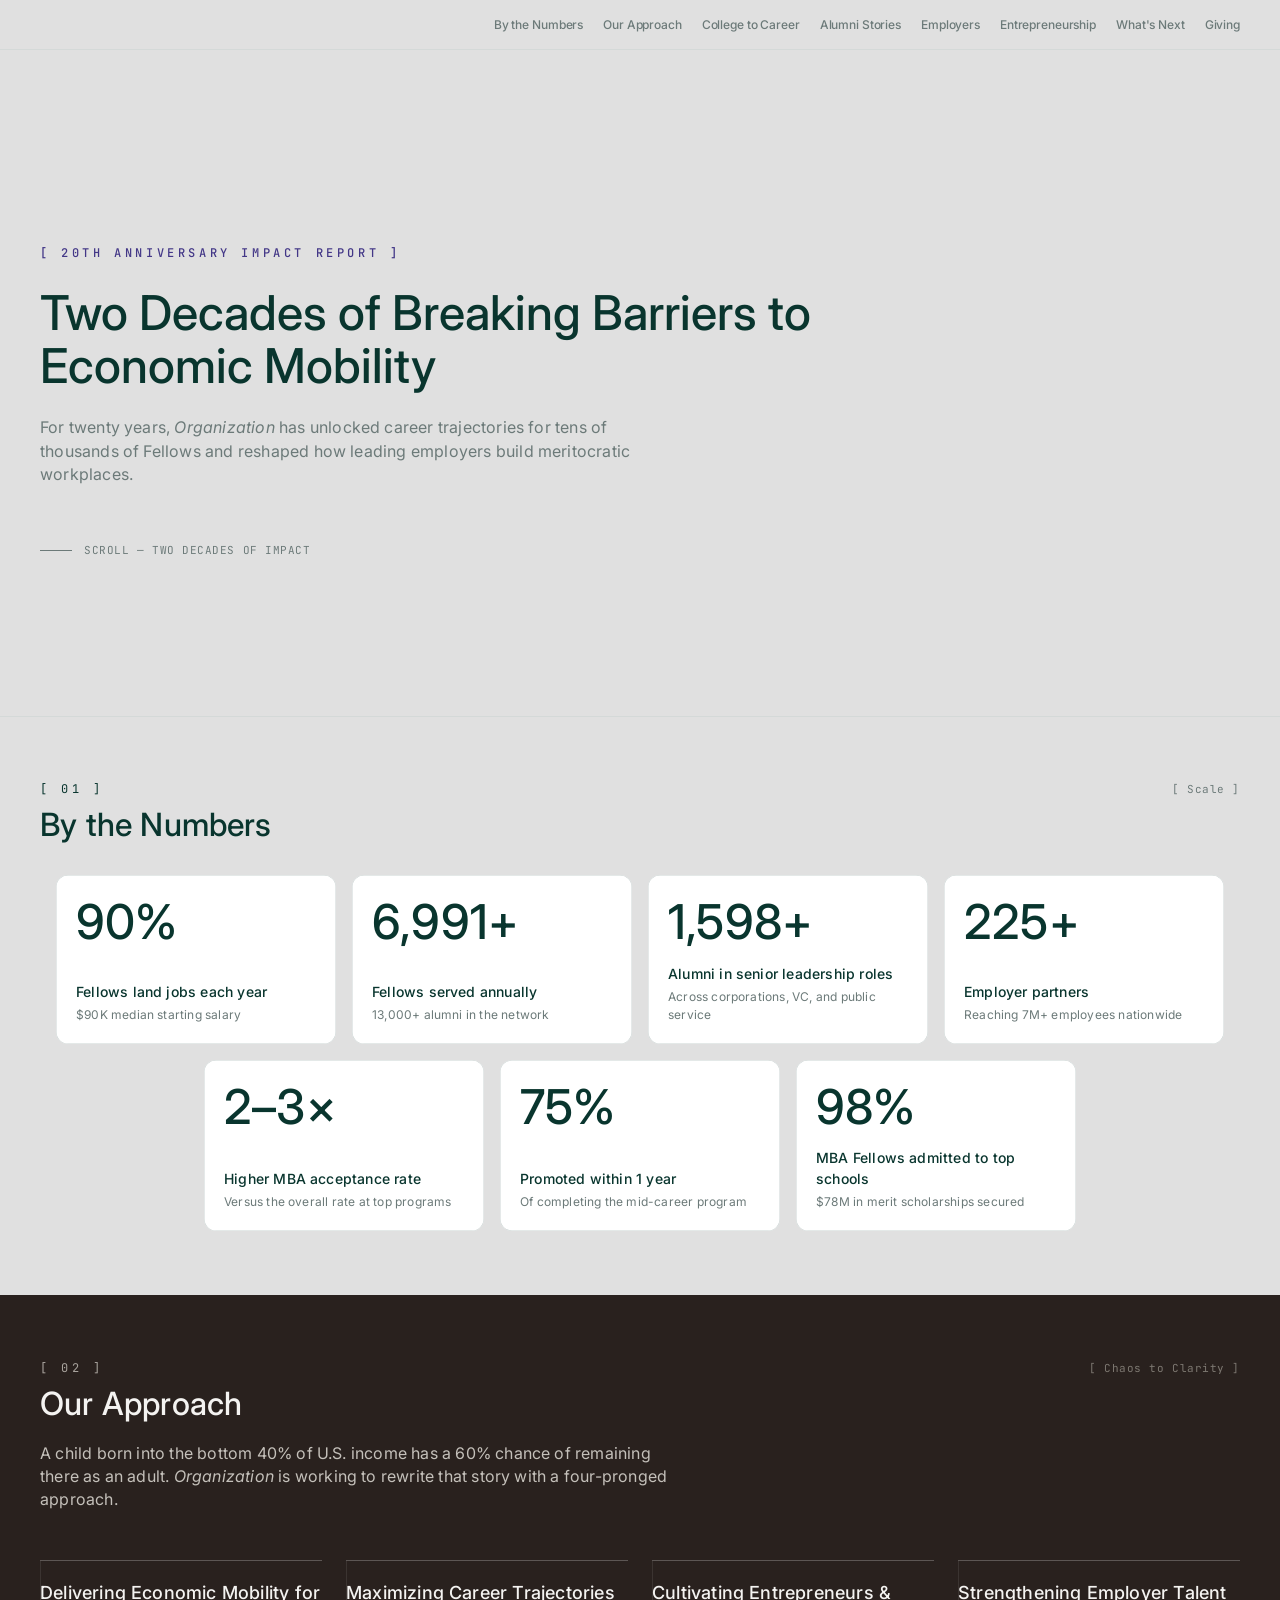
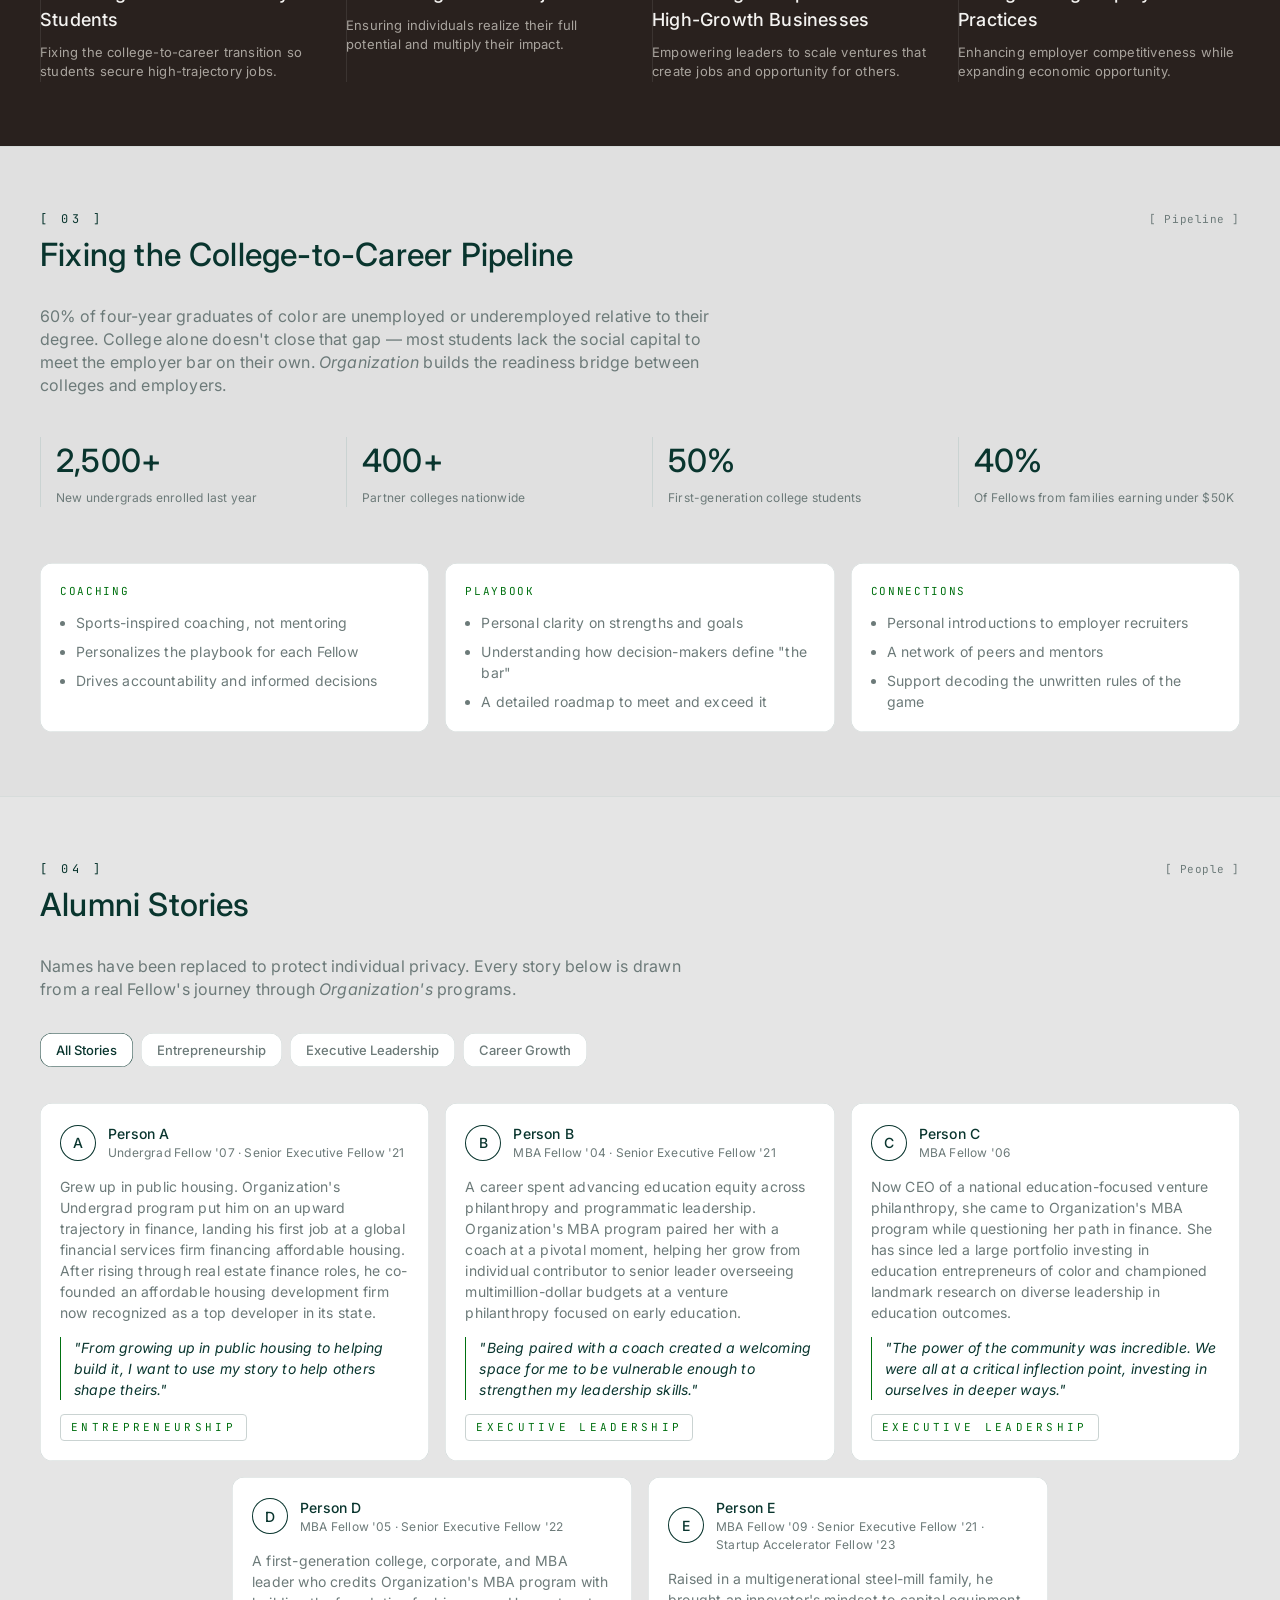
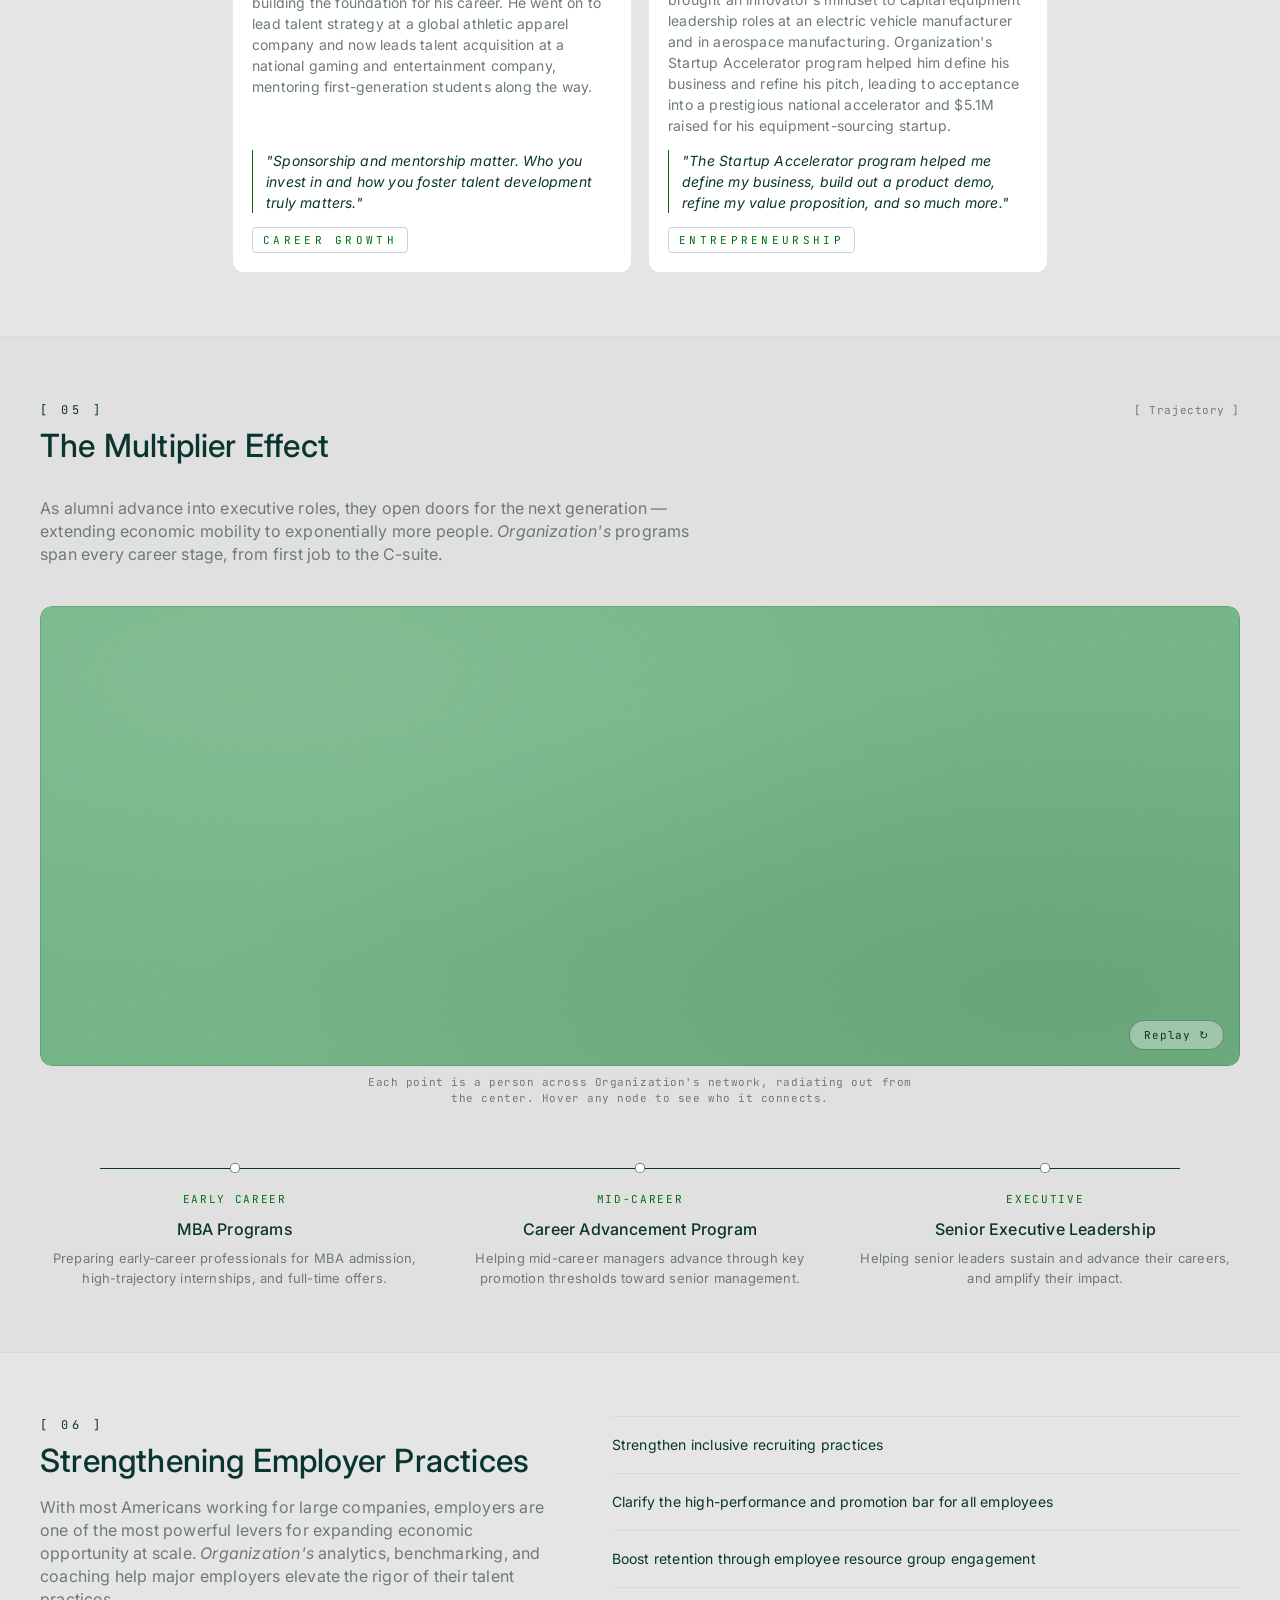
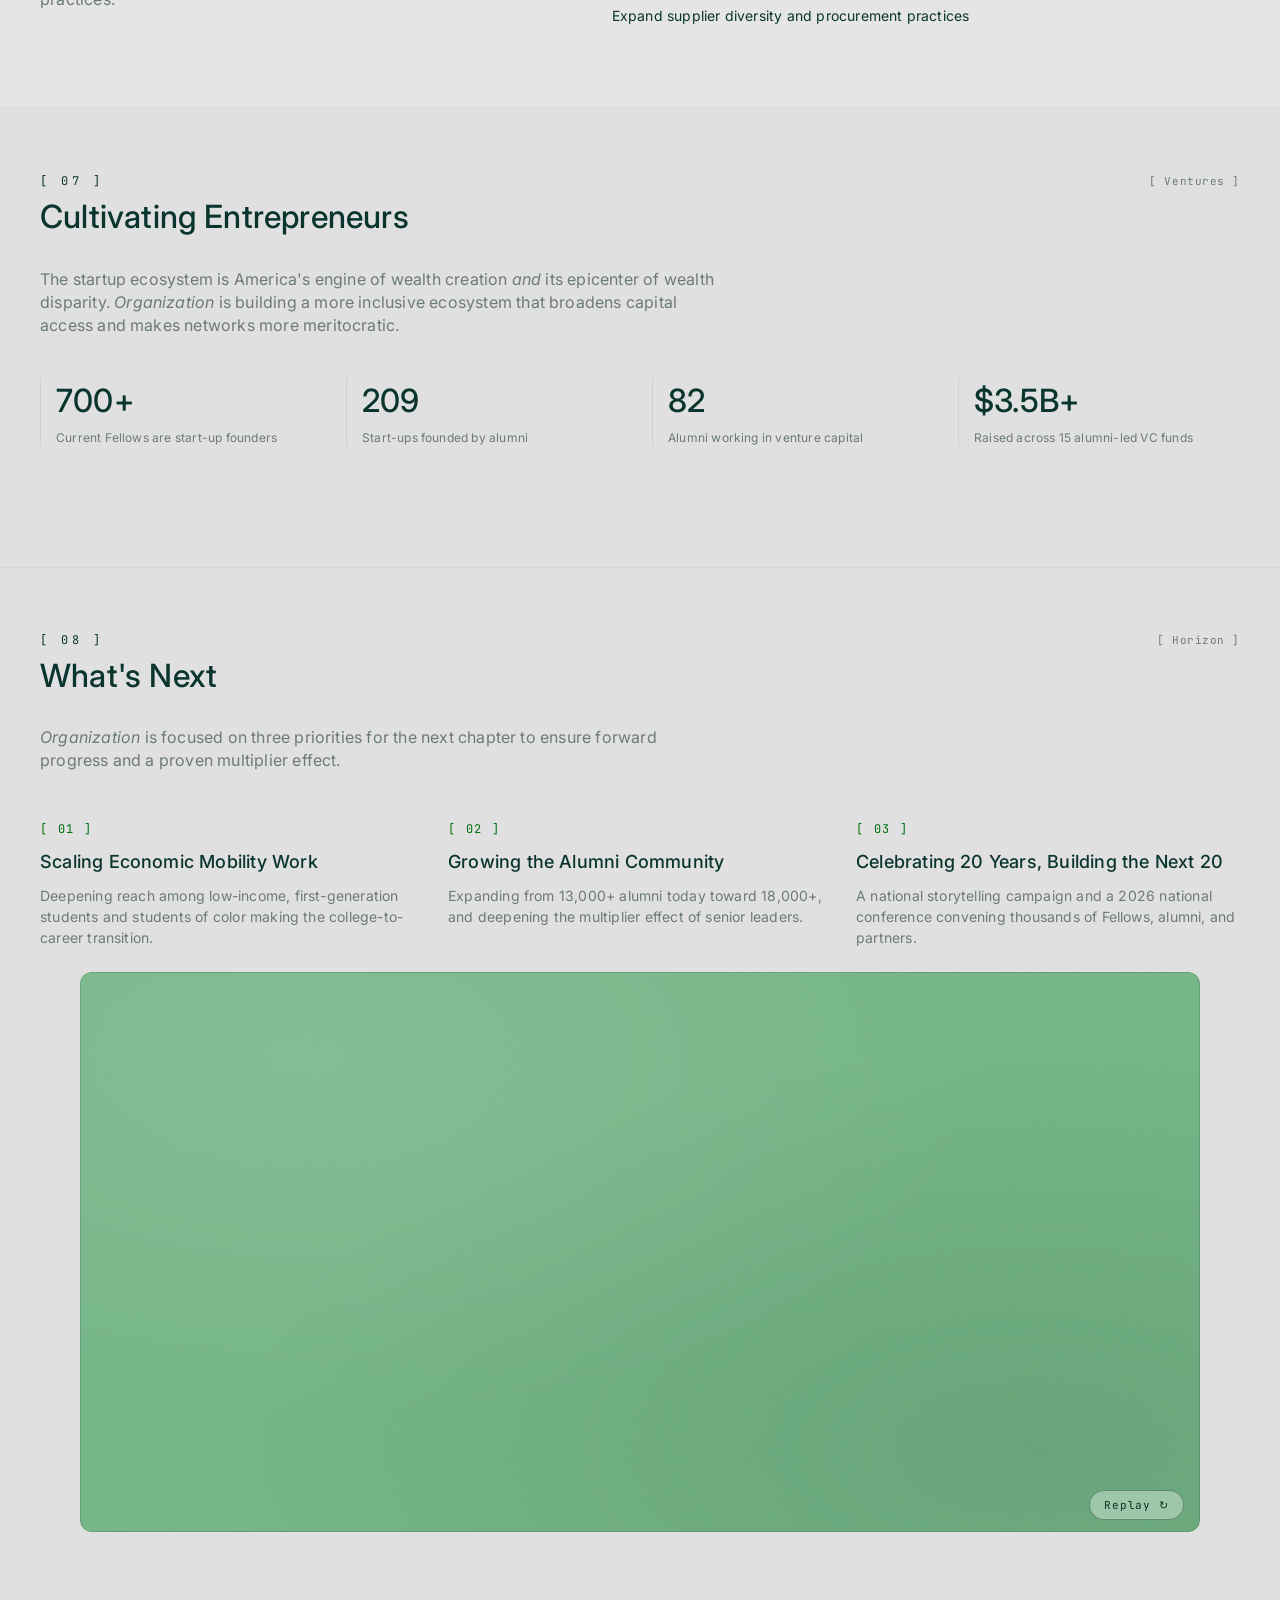
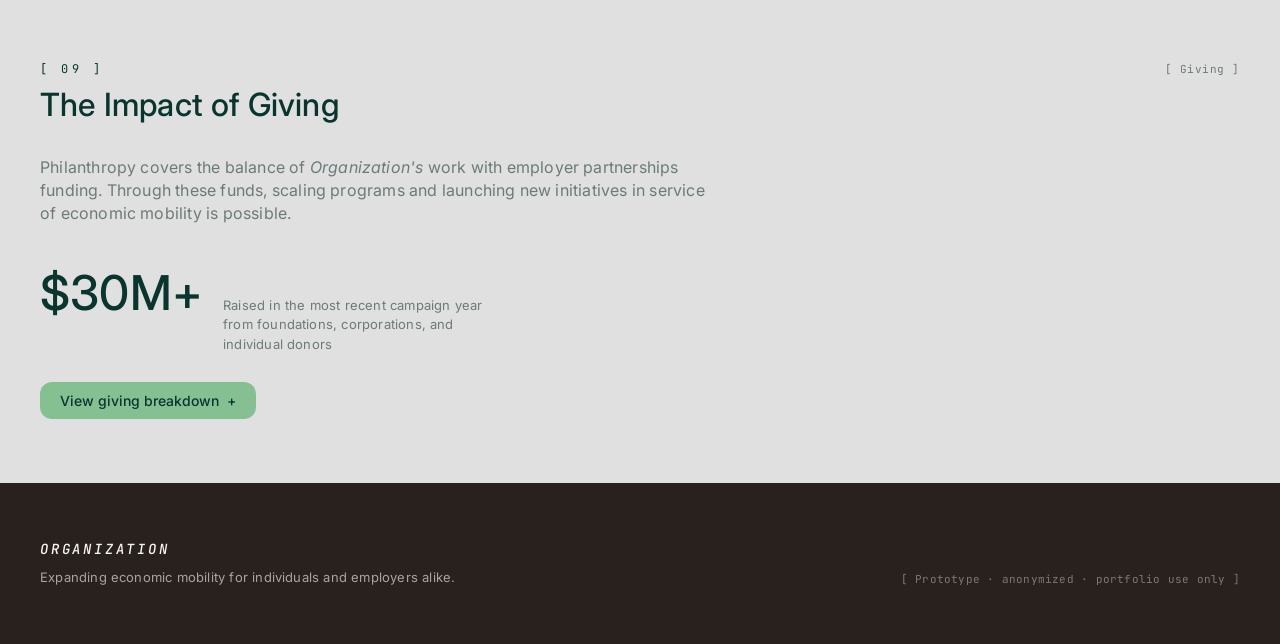
==== commit 91a1de0a: "Polish Multiplier Effect, Alumni chart, and fix Person E's avatar Multiplier Effect: - Replay button" ====
--- a/index.html
+++ b/index.html
@@ -220,7 +220,7 @@
       <div class="multiplier-canvas-wrap">
         <svg id="multiplier-canvas" class="multiplier-canvas"></svg>
         <div class="network-tooltip" id="network-tooltip"></div>
-        <button class="network-replay" id="network-replay"><span>Replay</span></button>
+        <button class="network-replay" id="network-replay">Replay ↻</button>
       </div>
       <div class="multiplier-caption-row">
         <span class="multiplier-caption">Each point is a person across Organization's network, radiating out from the center. Hover any node to see who it connects.</span>
@@ -314,10 +314,6 @@
             <div class="alumni-live-year" id="alumni-live-year">2002</div>
             <div class="alumni-live-count" id="alumni-live-count">0 alumni</div>
           </div>
-        </div>
-        <div class="alumni-axis-caption">
-          <span><span class="bar"></span>Chaos</span>
-          <span>Clarity<span class="bar"></span></span>
         </div>
         <div class="alumni-svg-wrap">
           <svg class="alumni-svg" id="alumni-svg"></svg>
--- a/assets/style.css
+++ b/assets/style.css
@@ -231,6 +231,7 @@
 .story-head { display: flex; align-items: center; gap: 12px; }
 .story-initial {
   width: 36px; height: 36px; border-radius: 50%;
+  flex-shrink: 0;
   box-shadow: 0 0 0 1px var(--ink) inset;
   background: var(--card); color: var(--ink);
   display: flex; align-items: center; justify-content: center;
@@ -261,16 +262,31 @@
   padding: 4px 10px;
 }
 
-/* Multiplier effect */
-.multiplier-canvas-wrap { position: relative; }
+/* Multiplier effect — shares the Alumni chart's green "instrument panel"
+   background/texture; node colors stay the layer-coded design-system
+   palette (--fern/--pine/--indigo/--moss/--ink-soft), each now sitting on a
+   permanent soft blue-white halo so every layer keeps contrast against the
+   green even where a node's own hue (--pine, --moss) is close to it. */
+.multiplier-canvas-wrap { position: relative; border-radius: 12px; overflow: hidden; }
+.multiplier-canvas-wrap::before {
+  content: "";
+  position: absolute; inset: 0; z-index: 1;
+  background-image: url("data:image/svg+xml;utf8,<svg xmlns='http://www.w3.org/2000/svg' width='120' height='120'><filter id='n'><feTurbulence type='fractalNoise' baseFrequency='0.9' numOctaves='2' stitchTiles='stitch'/><feColorMatrix type='saturate' values='0'/></filter><rect width='100%25' height='100%25' filter='url(%23n)' opacity='0.05'/></svg>");
+  mix-blend-mode: overlay;
+  pointer-events: none;
+}
 .multiplier-canvas {
   width: 100%;
   height: 460px;
   display: block;
   cursor: crosshair;
-  background: var(--card);
-  border-radius: 12px;
-  box-shadow: 0 0 0 0.5px var(--line) inset;
+  position: relative;
+  border-radius: 12px;
+  background:
+    radial-gradient(ellipse at 20% 15%, rgba(255, 255, 255, 0.10), transparent 55%),
+    radial-gradient(ellipse at 85% 85%, rgba(0, 40, 20, 0.12), transparent 60%),
+    #74b586;
+  box-shadow: 0 0 0 0.5px rgba(9, 53, 45, 0.35) inset;
 }
 .multiplier-caption-row { display: flex; justify-content: center; margin-top: 8px; }
 .multiplier-caption {
@@ -314,28 +330,20 @@
 .network-tooltip .tt-label { font-size: 12px; font-weight: 500; }
 .network-tooltip .tt-layer { font-size: 11px; color: var(--ink-soft); margin-top: 2px; letter-spacing: 0.05em; }
 
+/* Matches .alumni-replay exactly — the translucent glass pill used on the
+   Alumni Network Growth chart's replay control. */
 .network-replay {
   position: absolute;
   right: 16px;
   bottom: 16px;
   z-index: 10;
-  box-shadow: 0 0 0 0.5px var(--line) inset;
-  background: var(--card);
-  padding: 9px 16px;
-  border-radius: 12px;
-  font-family: var(--denim);
-  font-size: 13px;
-  font-weight: 500;
-  cursor: pointer;
-  color: var(--ink-soft);
-  border: none;
-}
-.network-replay:hover { box-shadow: 0 0 0 0.5px var(--ink) inset; color: var(--ink); }
-.network-replay span {
-  font-family: var(--cinetype);
-  letter-spacing: 0.15em;
-  text-transform: uppercase;
-}
+  font-family: var(--cinetype); font-size: 11px; letter-spacing: 0.08em;
+  color: #0d3226; background: rgba(255, 255, 255, 0.35);
+  border: 0.5px solid rgba(13, 50, 38, 0.4); border-radius: 999px;
+  padding: 7px 14px; cursor: pointer; backdrop-filter: blur(3px);
+  transition: background 0.2s ease;
+}
+.network-replay:hover { background: rgba(255, 255, 255, 0.6); }
 
 .ladder { position: relative; display: grid; grid-template-columns: repeat(3, 1fr); gap: 16px; }
 .ladder-line { position: absolute; top: 5px; left: 5%; right: 5%; height: 0.5px; background: var(--ink); }
@@ -402,16 +410,6 @@
 .alumni-live-year { font-size: 11px; letter-spacing: 0.15em; color: rgba(13, 50, 38, 0.65); }
 .alumni-live-count { font-family: var(--denim); font-size: 22px; font-weight: 600; color: #0d3226; }
 
-.alumni-axis-caption {
-  display: flex; justify-content: space-between; align-items: center;
-  padding: 10px 22px 0;
-  font-family: var(--cinetype); font-size: 11px; letter-spacing: 0.2em; text-transform: uppercase;
-  color: rgba(13, 50, 38, 0.7);
-  pointer-events: none; z-index: 3; flex: 0 0 auto;
-}
-.alumni-axis-caption span { display: flex; align-items: center; gap: 8px; }
-.alumni-axis-caption .bar { width: 26px; height: 1px; background: rgba(13, 50, 38, 0.45); }
-
 .alumni-svg-wrap { position: relative; flex: 1; }
 .alumni-svg { width: 100%; height: 100%; display: block; overflow: hidden; }
 
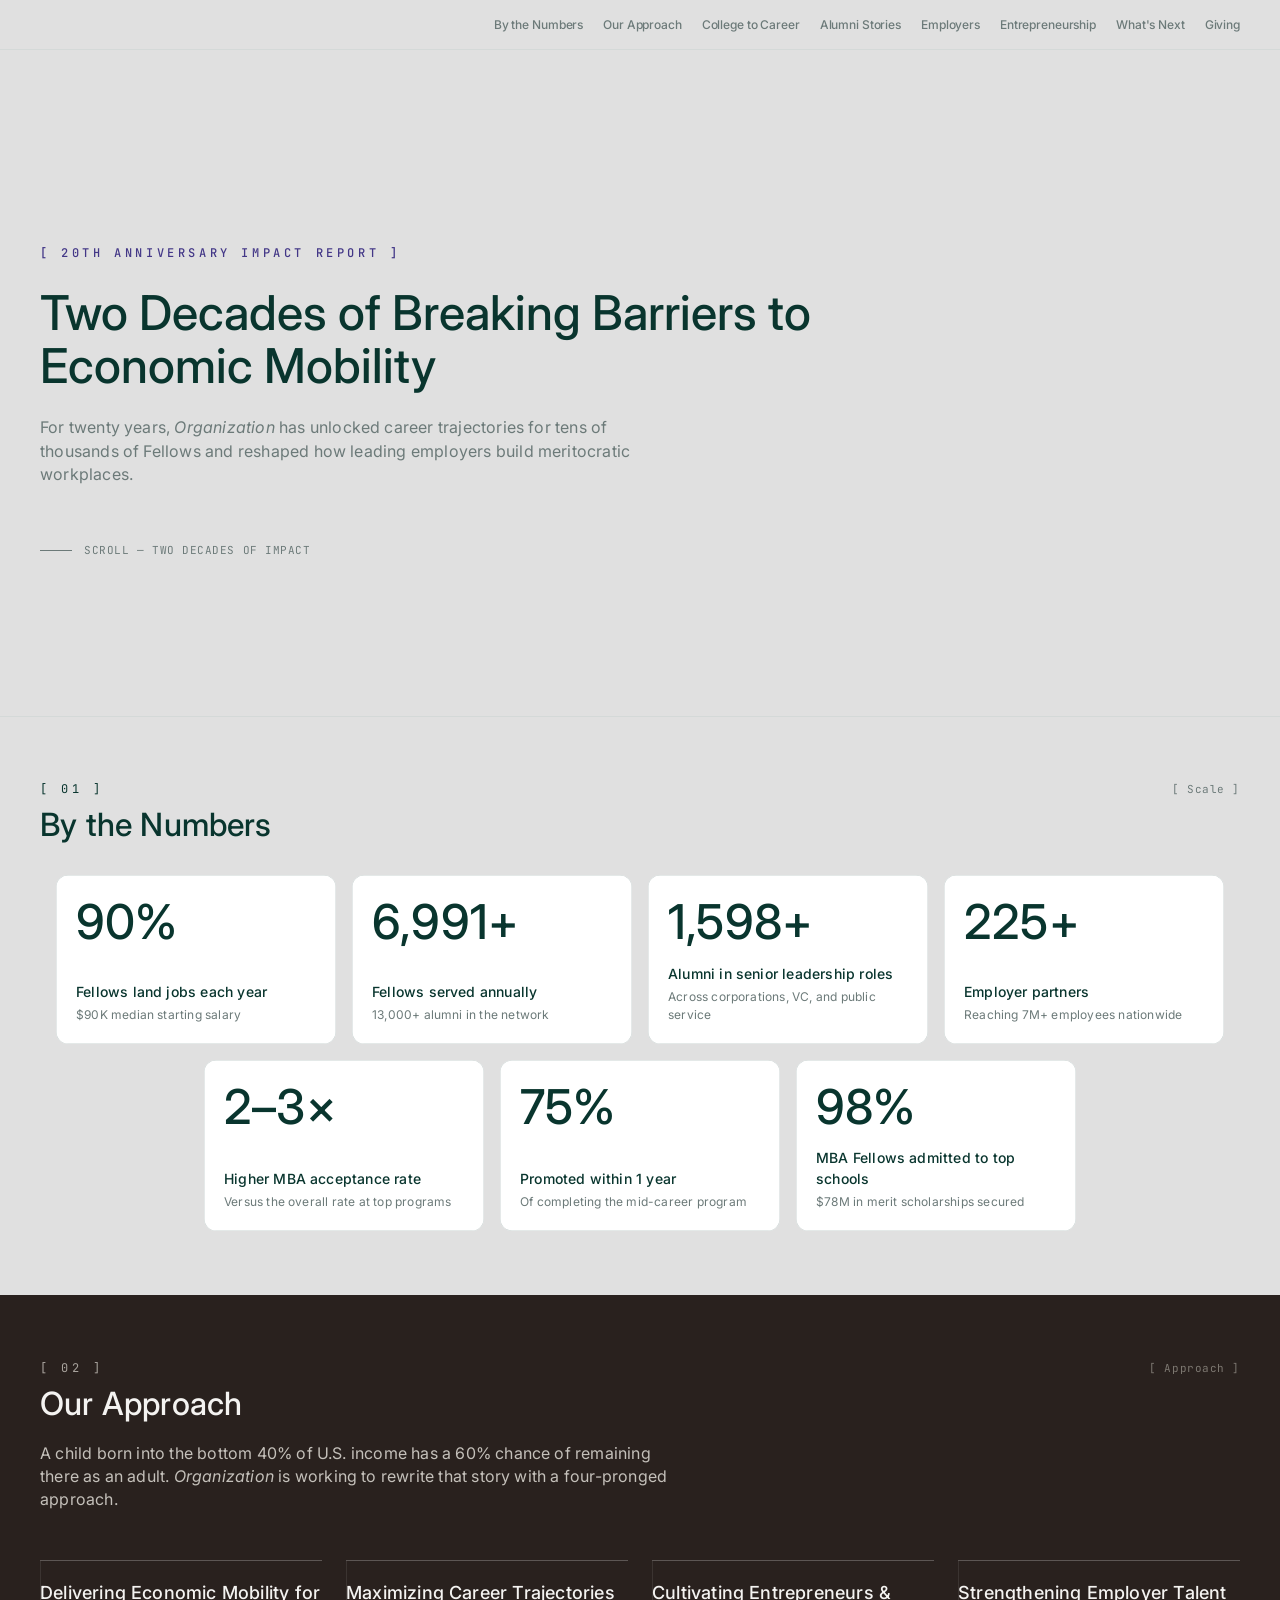
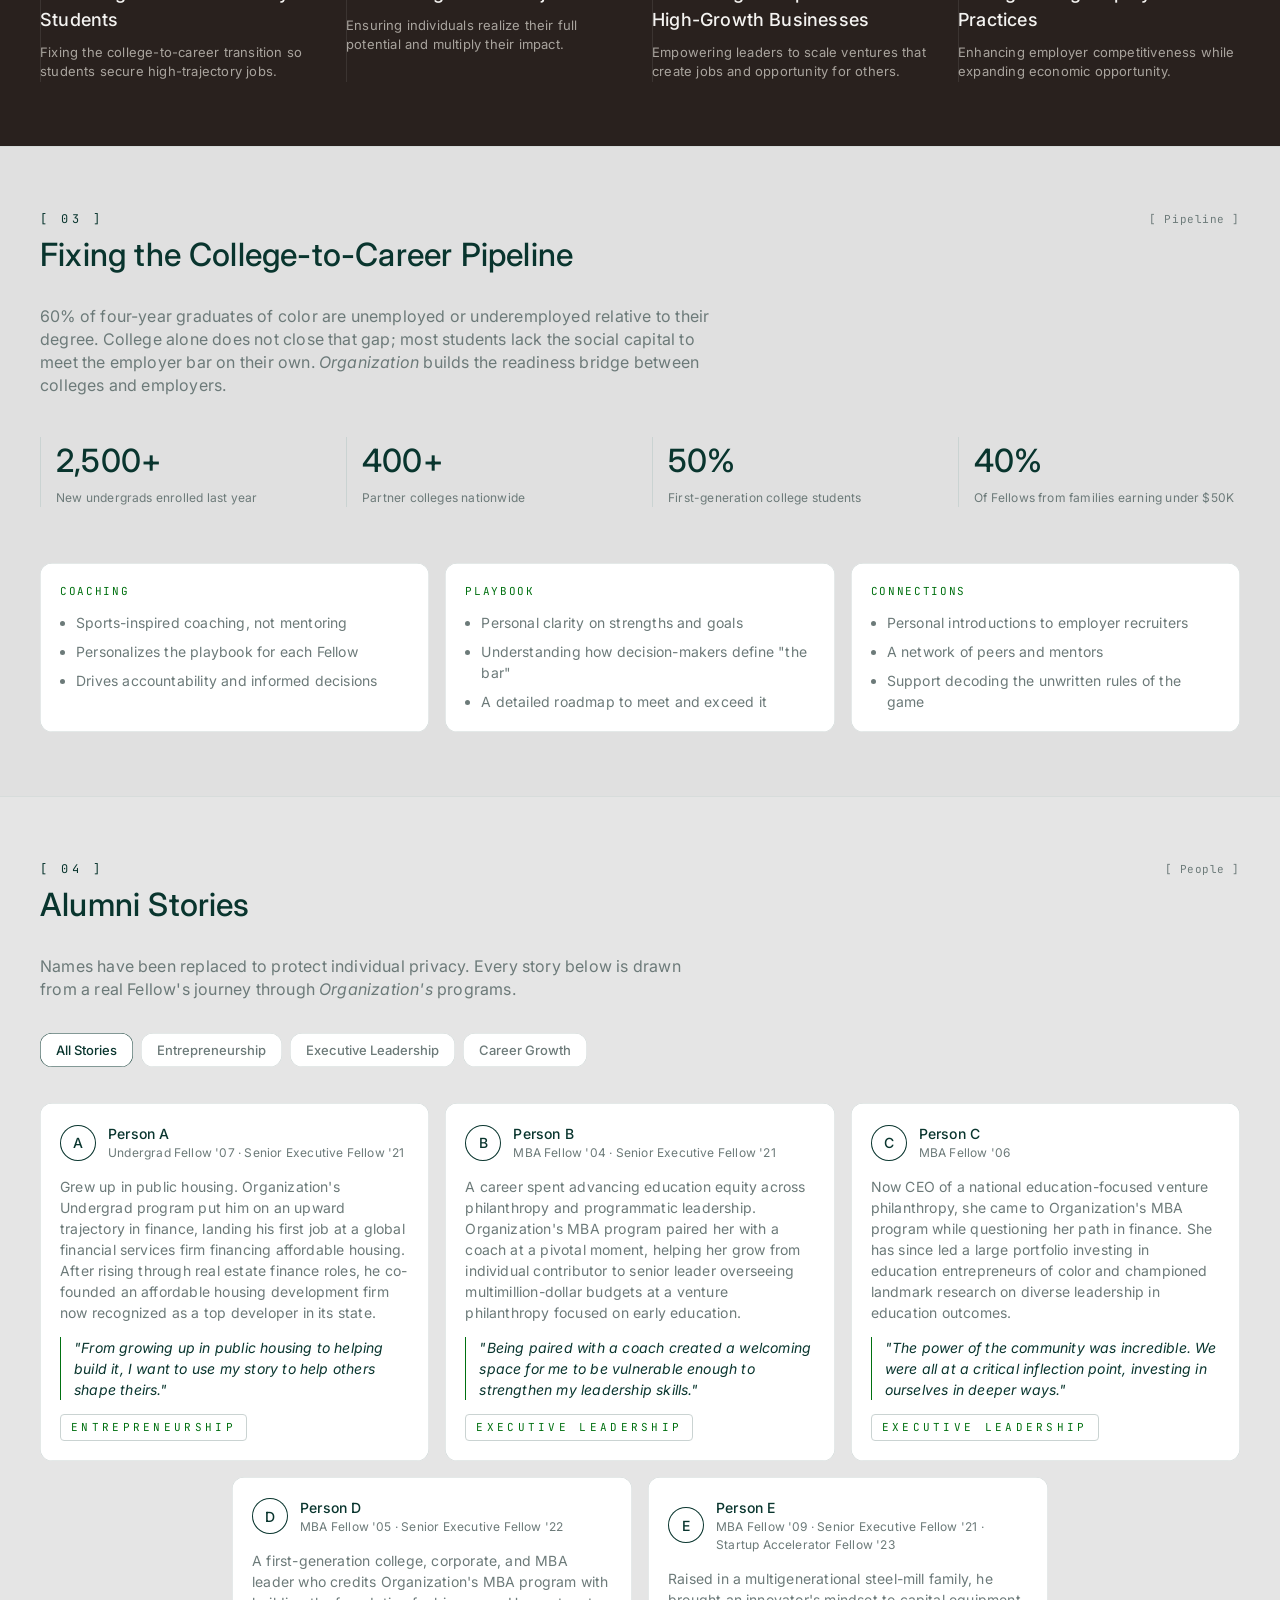
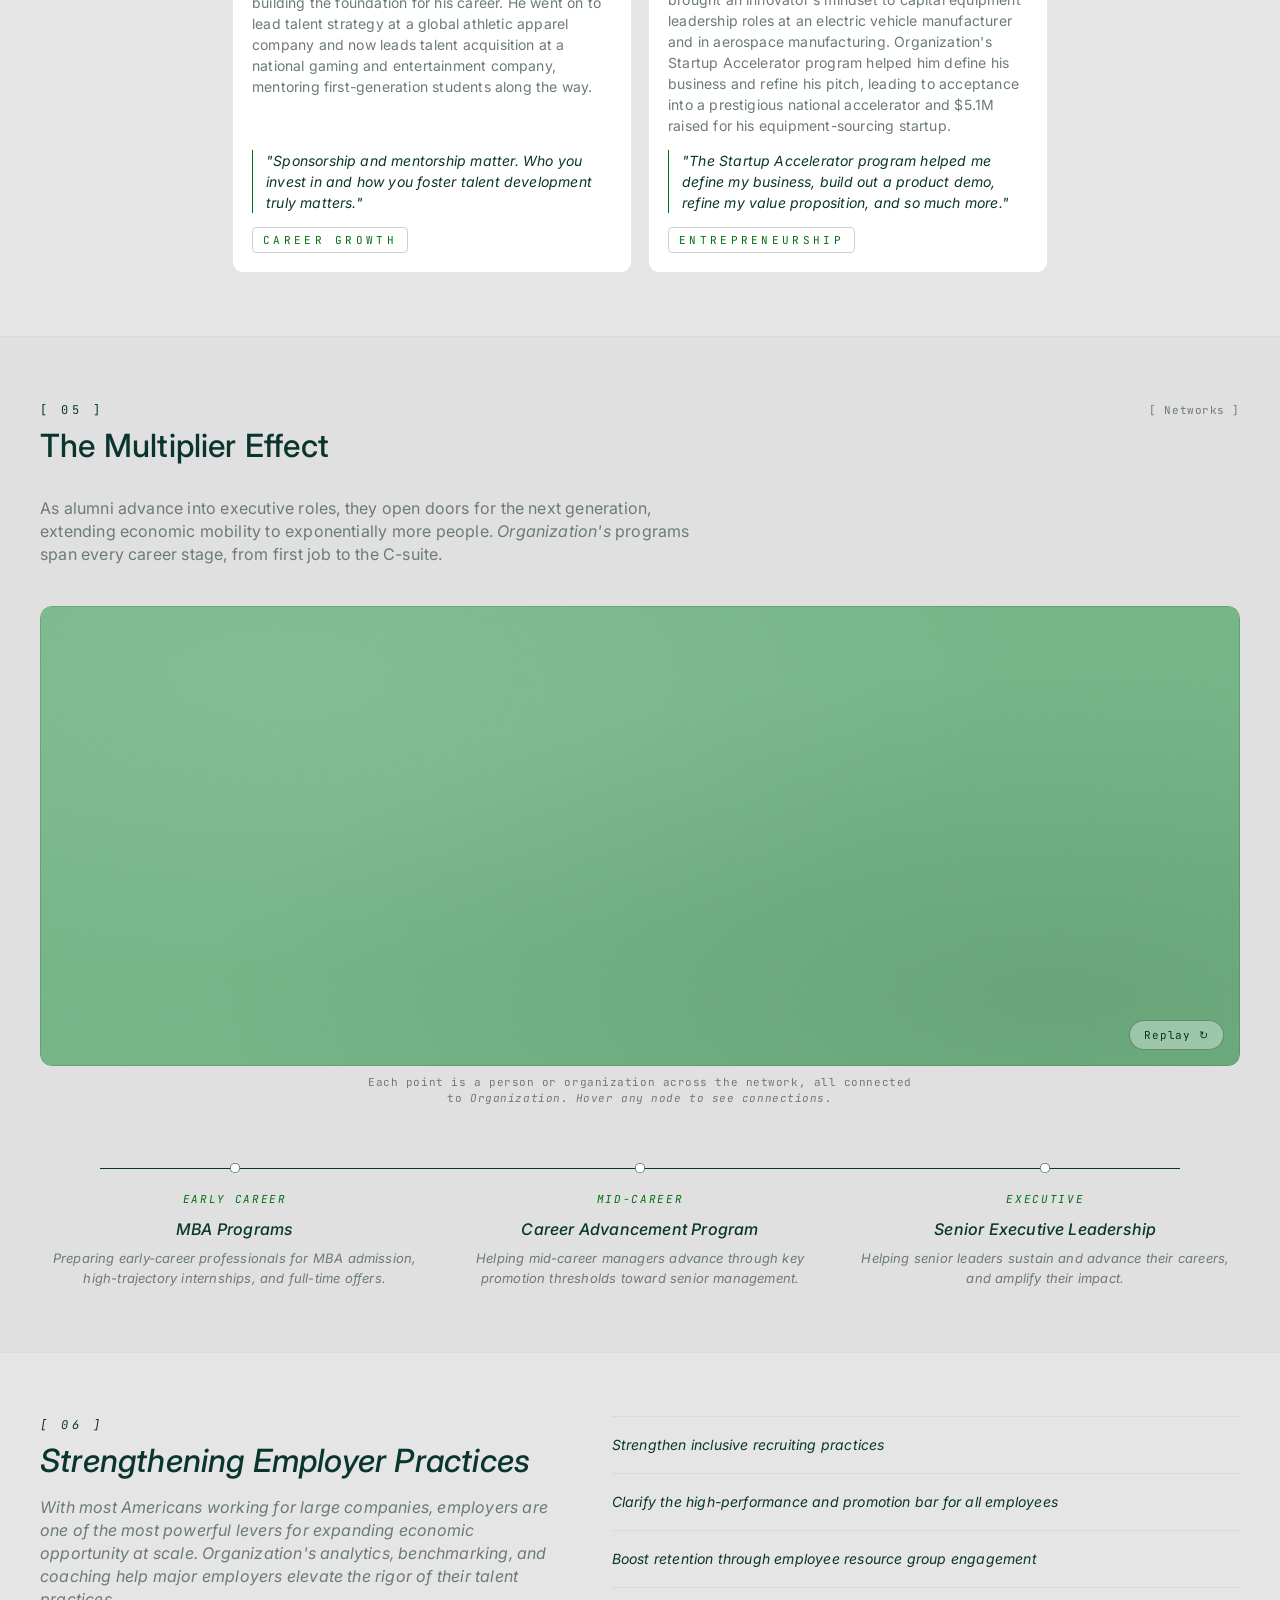
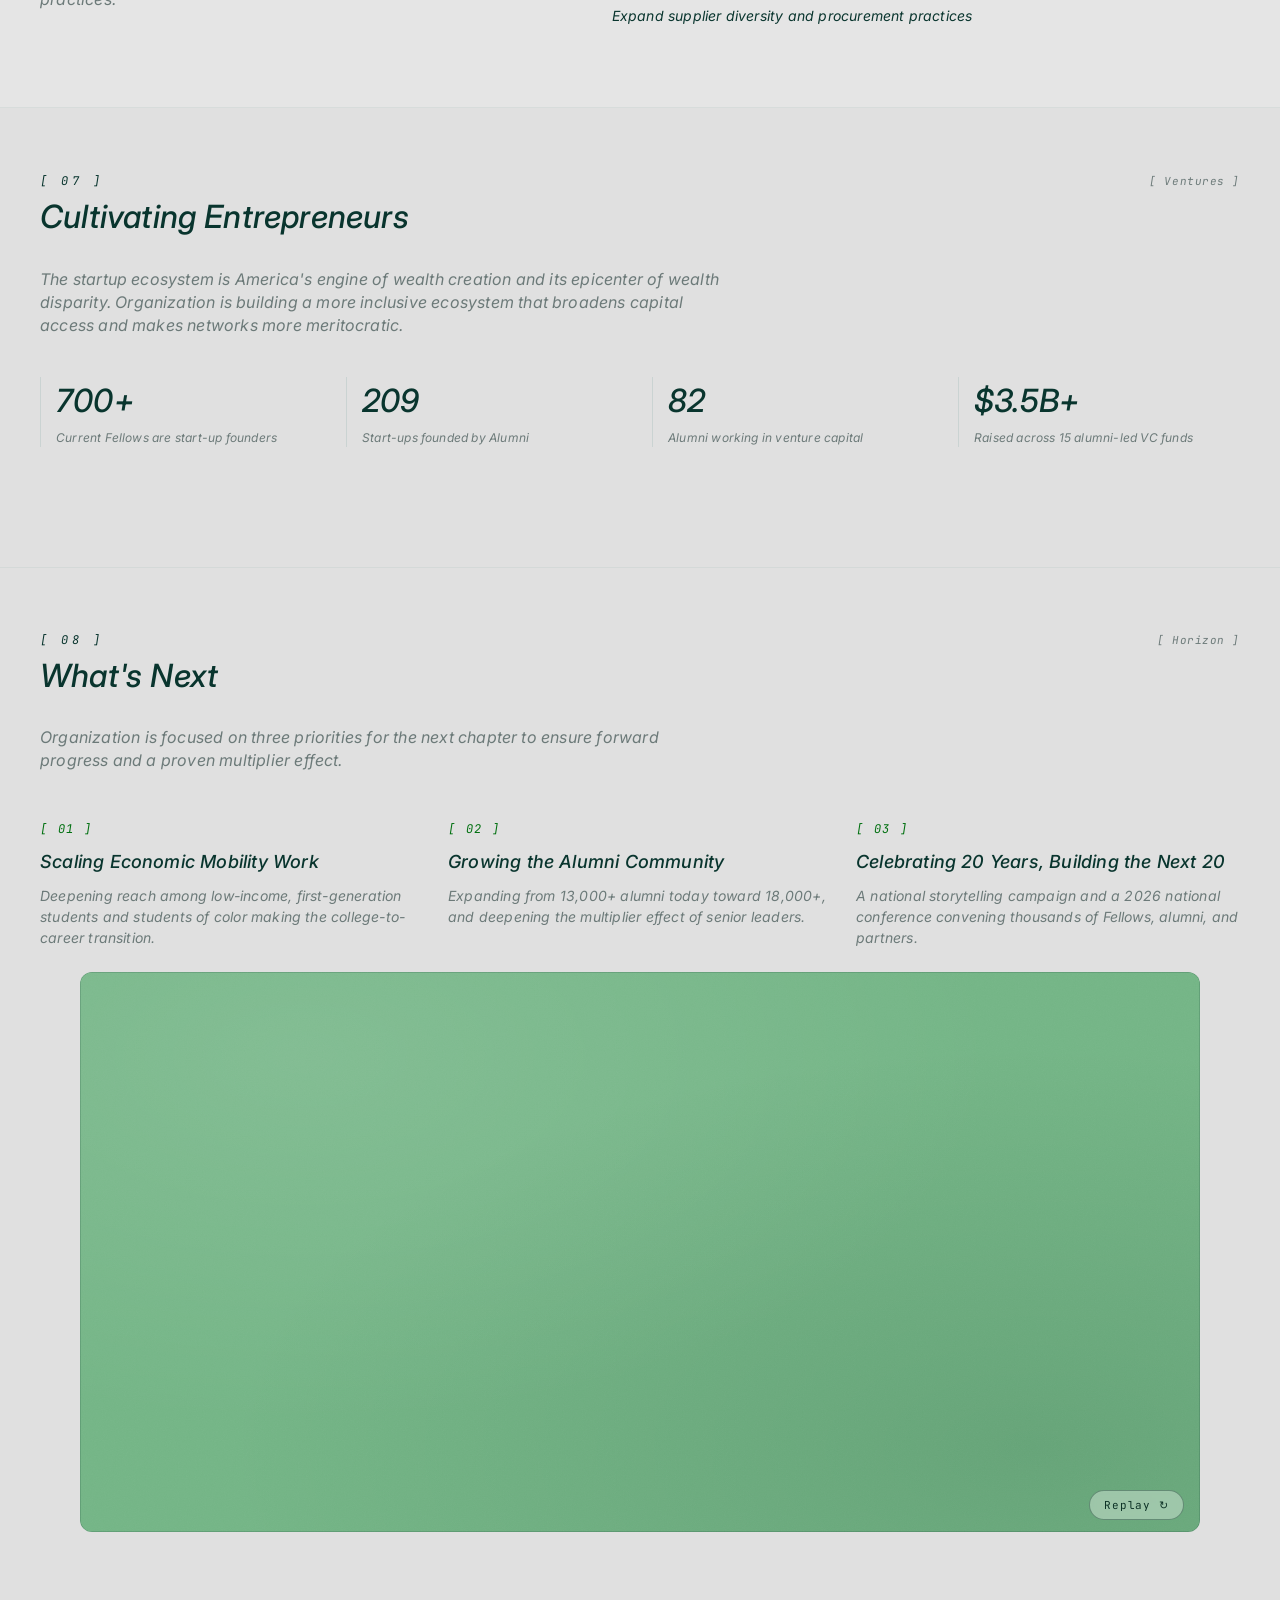
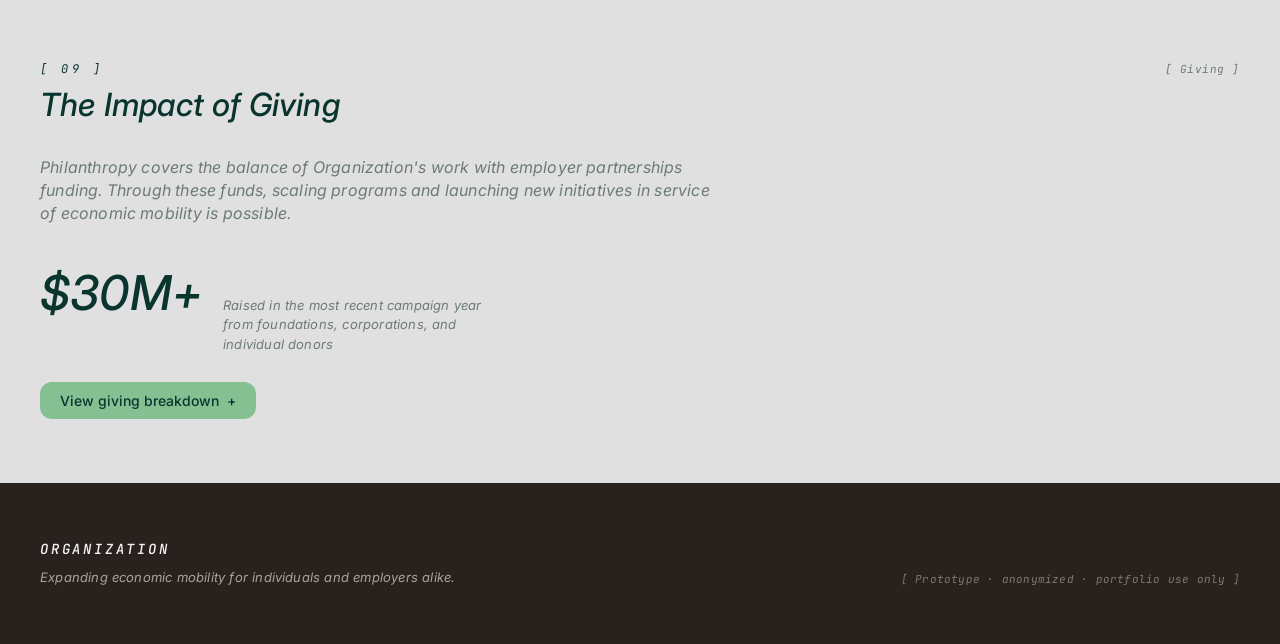
==== commit 929171f5: "Update copy in index.html" ====
--- a/index.html
+++ b/index.html
@@ -78,7 +78,7 @@
     <div class="section-inner">
       <div class="section-tag-row">
         <span class="section-index dark">[ 02 ]</span>
-        <span class="section-kicker darker">[ Chaos to Clarity ]</span>
+        <span class="section-kicker darker">[ Approach ]</span>
       </div>
       <h2 class="section-title light">Our Approach</h2>
       <p class="section-lede dark-lede" style="margin-bottom:48px">A child born into the bottom 40% of U.S. income has a 60% chance of remaining there as an adult. <i>Organization</i> is working to rewrite that story with a four-pronged approach.</p>
@@ -109,7 +109,7 @@
       <span class="section-kicker">[ Pipeline ]</span>
     </div>
     <h2 class="section-title">Fixing the College-to-Career Pipeline</h2>
-    <p class="section-lede" style="margin-bottom:40px">60% of four-year graduates of color are unemployed or underemployed relative to their degree. College alone doesn't close that gap — most students lack the social capital to meet the employer bar on their own. <i>Organization</i> builds the readiness bridge between colleges and employers.</p>
+    <p class="section-lede" style="margin-bottom:40px">60% of four-year graduates of color are unemployed or underemployed relative to their degree. College alone does not close that gap; most students lack the social capital to meet the employer bar on their own. <i>Organization</i> builds the readiness bridge between colleges and employers.</p>
     <div class="pipeline-grid">
       <div class="pipeline-stat"><div class="pipeline-value">2,500+</div><div class="pipeline-label">New undergrads enrolled last year</div></div>
       <div class="pipeline-stat"><div class="pipeline-value">400+</div><div class="pipeline-label">Partner colleges nationwide</div></div>
@@ -211,10 +211,10 @@
   <section id="trajectories" class="section section-narrow">
     <div class="section-tag-row">
       <span class="section-index">[ 05 ]</span>
-      <span class="section-kicker">[ Trajectory ]</span>
+      <span class="section-kicker">[ Networks ]</span>
     </div>
     <h2 class="section-title">The Multiplier Effect</h2>
-    <p class="section-lede" style="margin-bottom:40px">As alumni advance into executive roles, they open doors for the next generation — extending economic mobility to exponentially more people. <i>Organization's</i> programs span every career stage, from first job to the C-suite.</p>
+    <p class="section-lede" style="margin-bottom:40px">As alumni advance into executive roles, they open doors for the next generation, extending economic mobility to exponentially more people. <i>Organization's</i> programs span every career stage, from first job to the C-suite.</p>
 
     <div style="margin-bottom:56px">
       <div class="multiplier-canvas-wrap">
@@ -223,7 +223,7 @@
         <button class="network-replay" id="network-replay">Replay ↻</button>
       </div>
       <div class="multiplier-caption-row">
-        <span class="multiplier-caption">Each point is a person across Organization's network, radiating out from the center. Hover any node to see who it connects.</span>
+        <span class="multiplier-caption">Each point is a person or organization across the network, all connected to <i>Organization.<i> Hover any node to see connections.</span>
       </div>
     </div>
 
@@ -275,7 +275,7 @@
     <p class="section-lede" style="margin-bottom:40px">The startup ecosystem is America's engine of wealth creation <i>and</i> its epicenter of wealth disparity. <i>Organization</i> is building a more inclusive ecosystem that broadens capital access and makes networks more meritocratic.</p>
     <div class="pipeline-grid">
       <div class="pipeline-stat"><div class="pipeline-value">700+</div><div class="pipeline-label">Current Fellows are start-up founders</div></div>
-      <div class="pipeline-stat"><div class="pipeline-value">209</div><div class="pipeline-label">Start-ups founded by alumni</div></div>
+      <div class="pipeline-stat"><div class="pipeline-value">209</div><div class="pipeline-label">Start-ups founded by Alumni</div></div>
       <div class="pipeline-stat"><div class="pipeline-value">82</div><div class="pipeline-label">Alumni working in venture capital</div></div>
       <div class="pipeline-stat"><div class="pipeline-value">$3.5B+</div><div class="pipeline-label">Raised across 15 alumni-led VC funds</div></div>
     </div>
